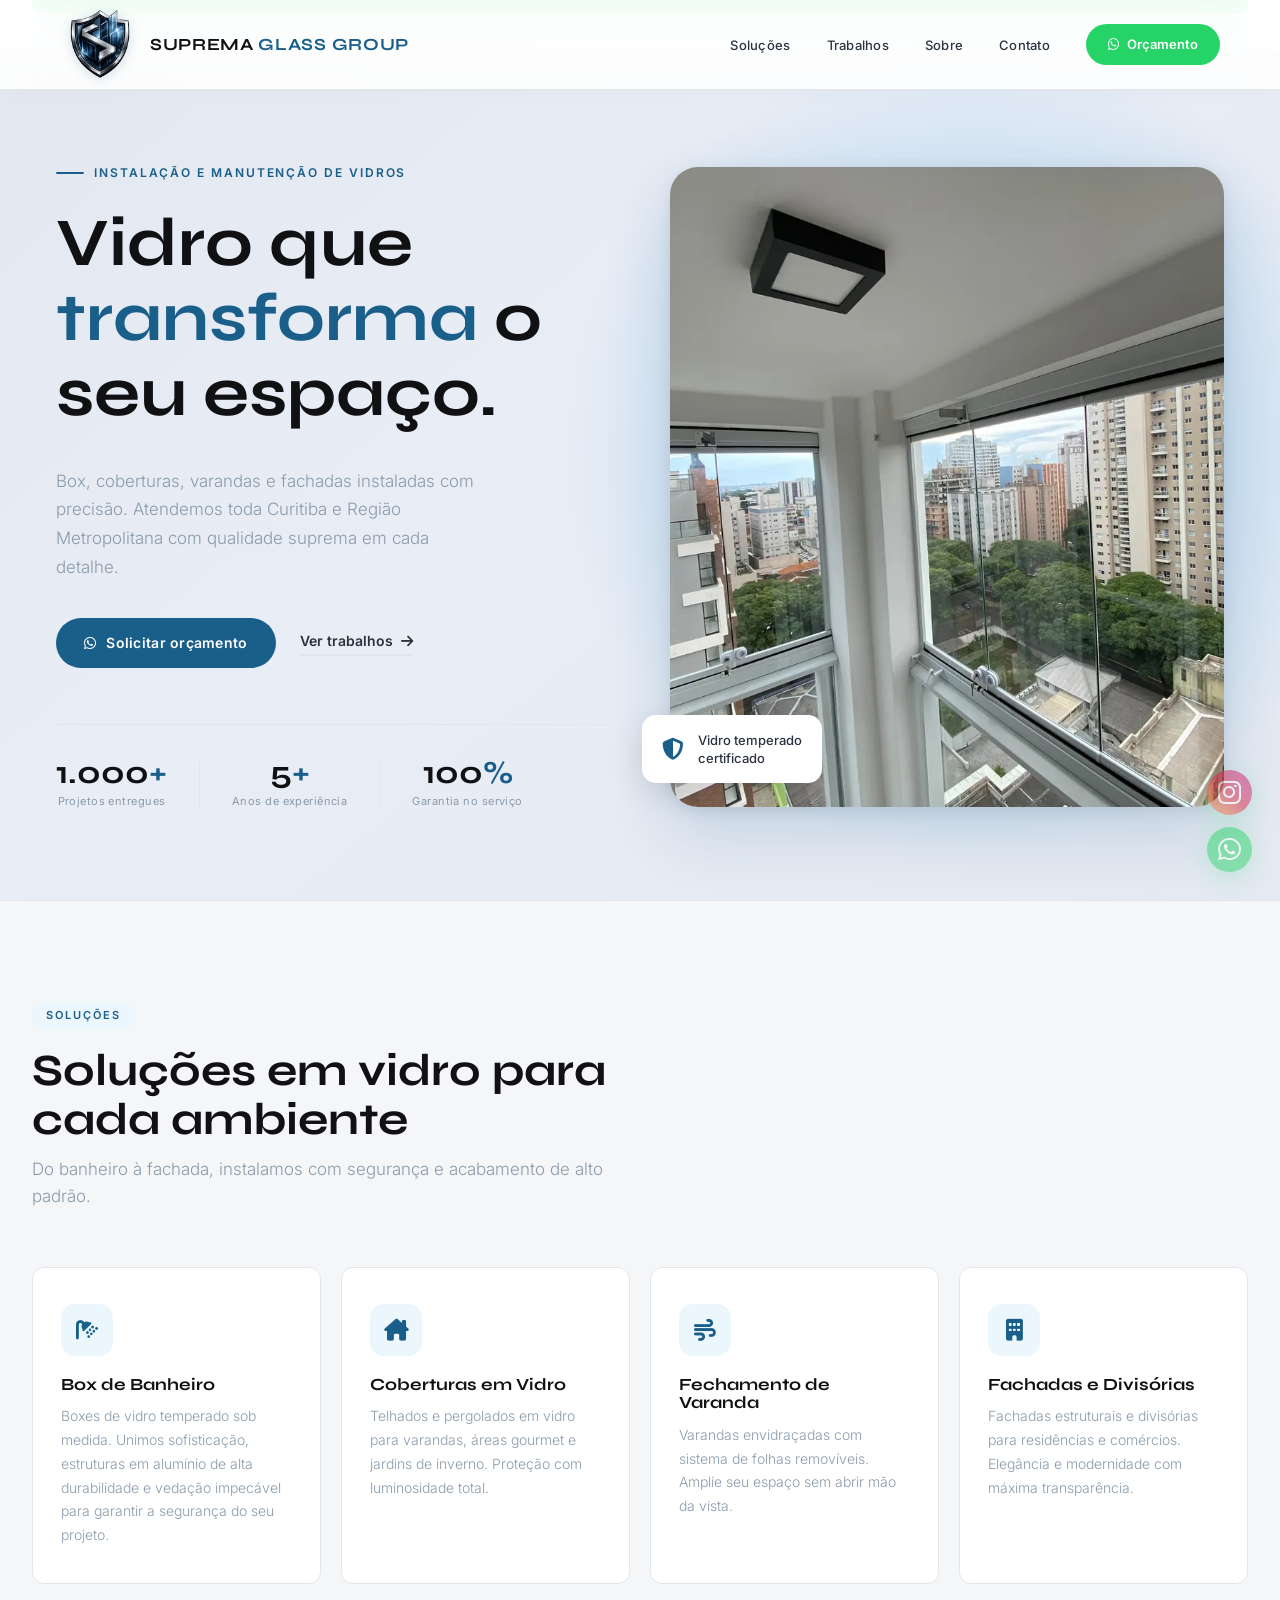
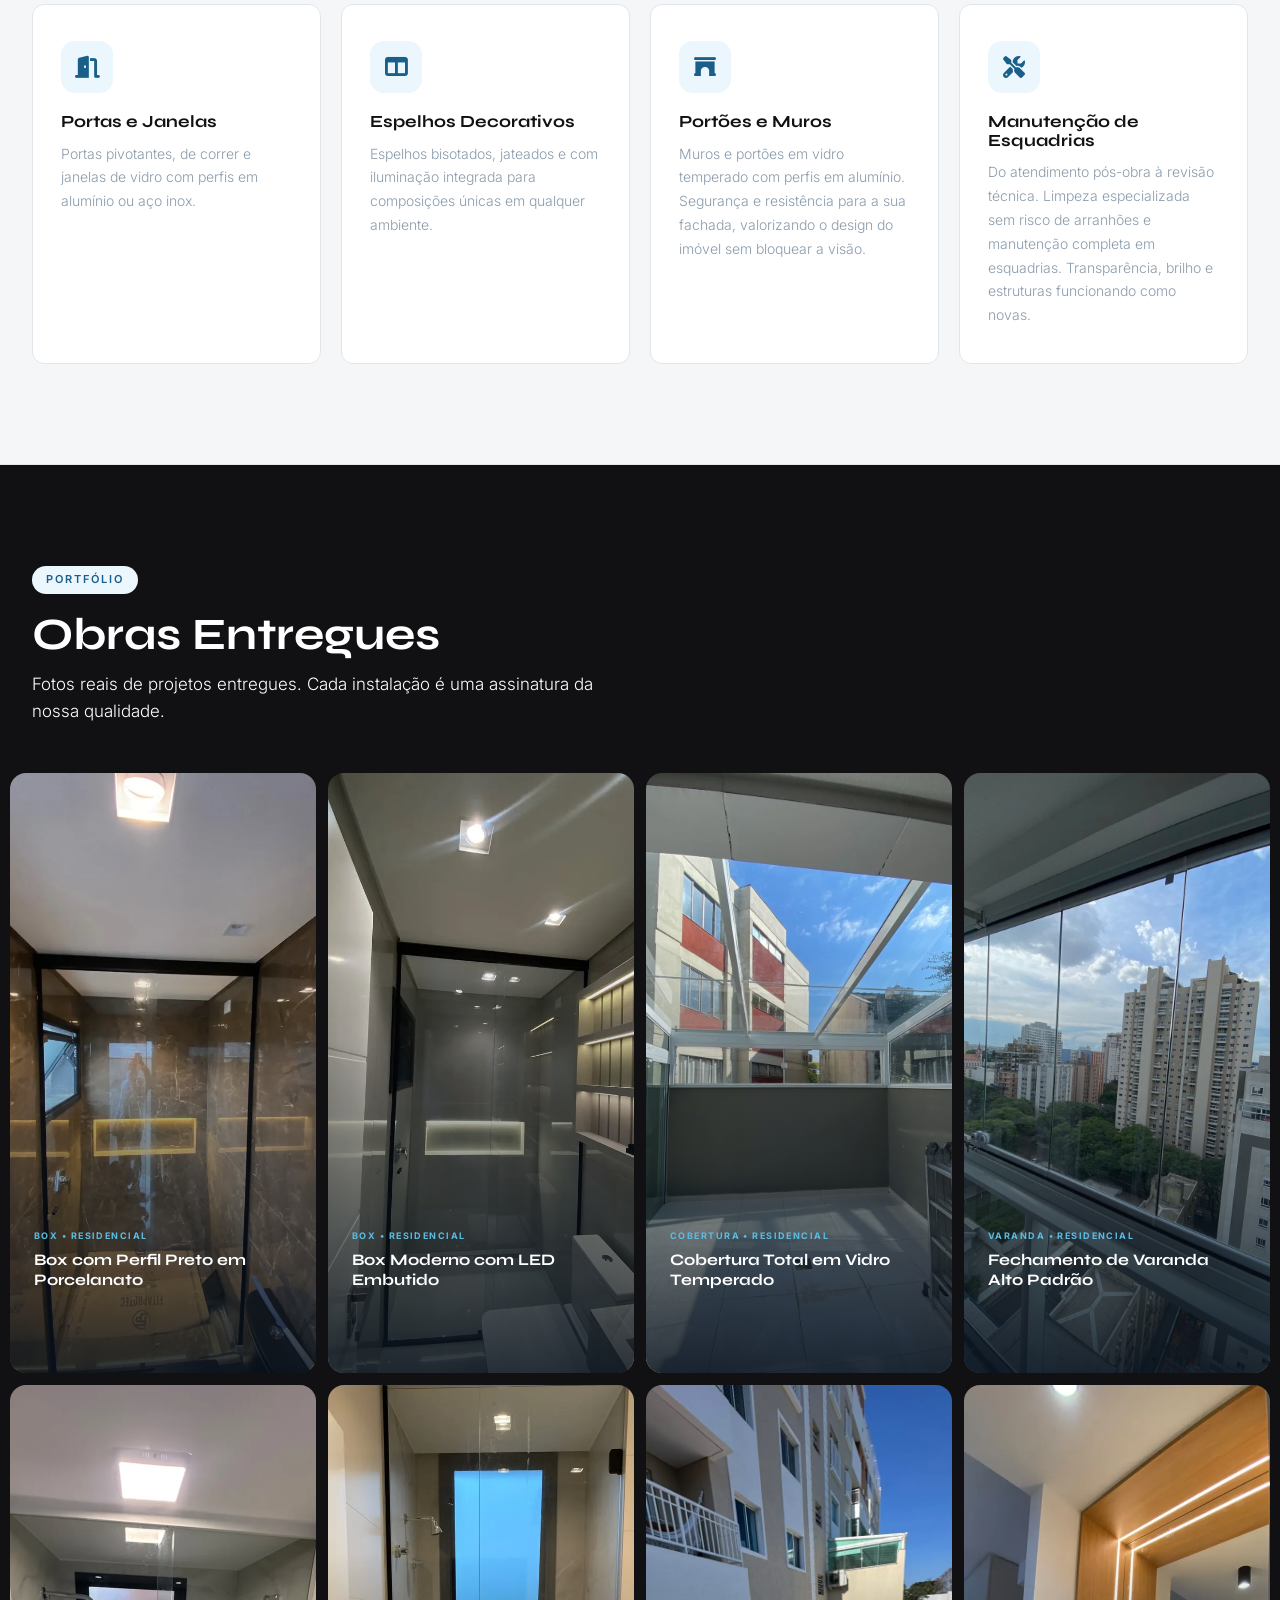
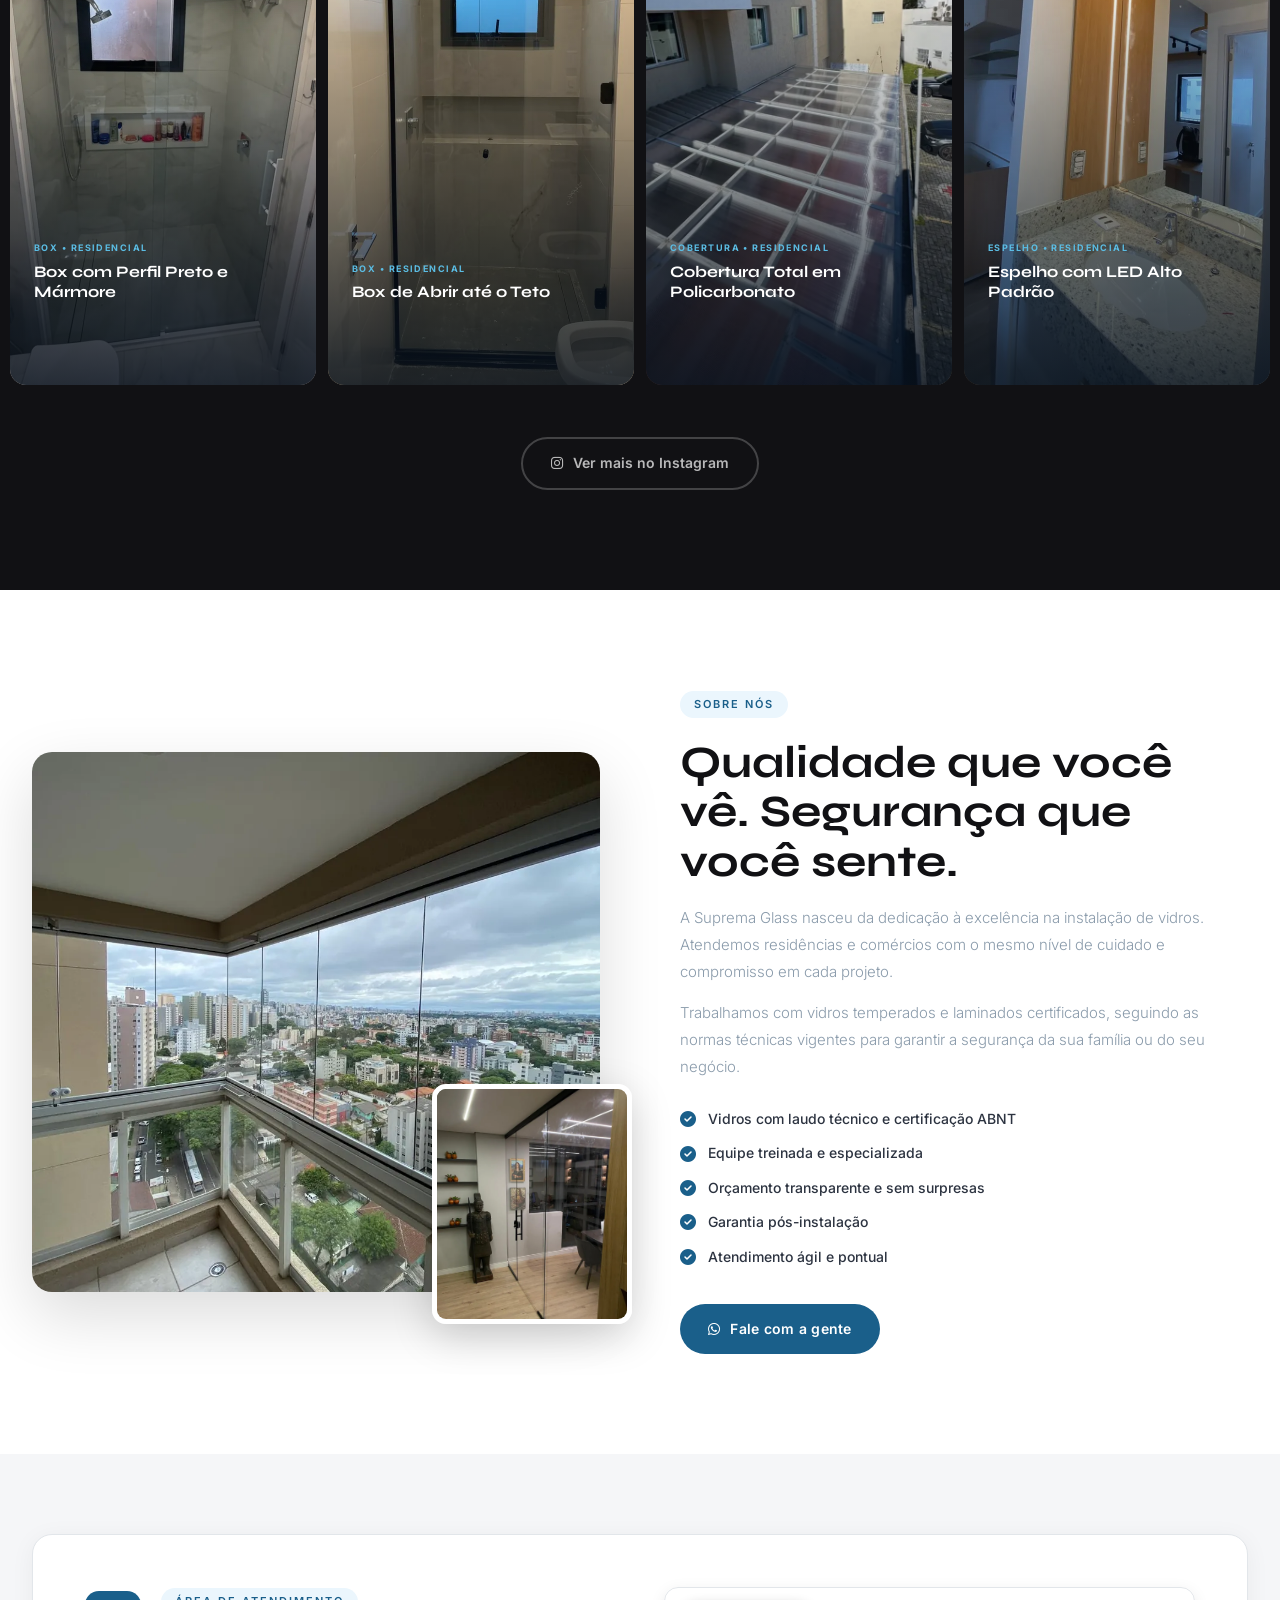
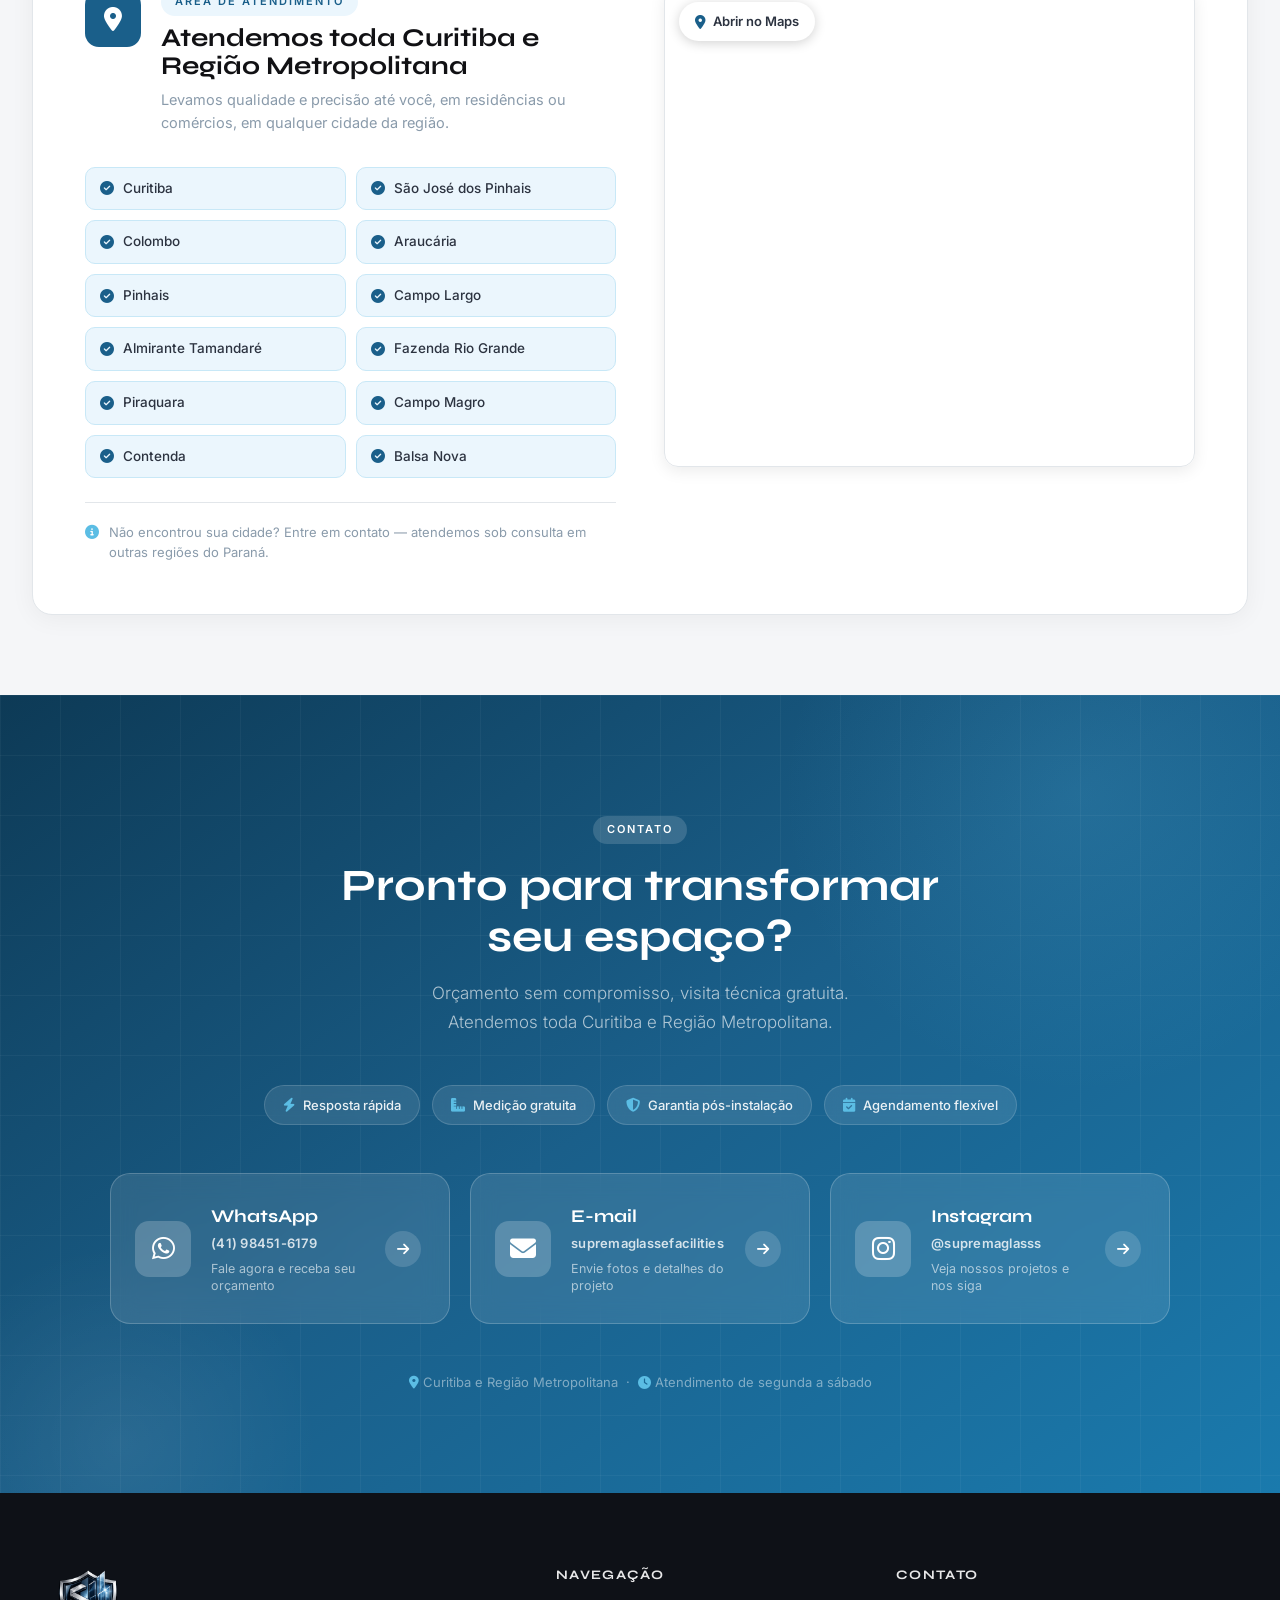
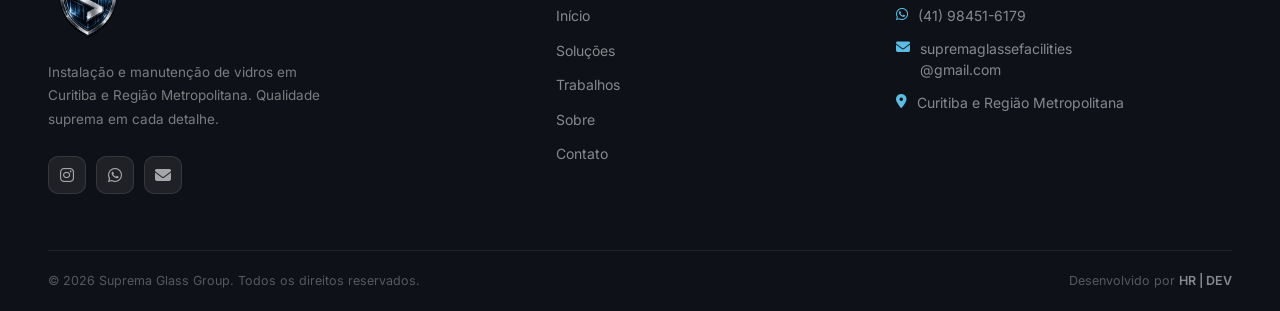
==== index.html @ 08391217 "ajuste no nav e na logo" ====
<!DOCTYPE html>
<html lang="pt-BR">

<head>
    <meta charset="UTF-8">
    <meta name="viewport" content="width=device-width, initial-scale=1.0">
    <title>Suprema Glass Group — Instalação de Vidros</title>
    <link rel="preconnect" href="https://fonts.googleapis.com">
    <link
        href="https://fonts.googleapis.com/css2?family=Syne:wght@400;600;700;800&family=Inter:wght@300;400;500;600&display=swap"
        rel="stylesheet">
    <link rel="stylesheet" href="https://cdnjs.cloudflare.com/ajax/libs/font-awesome/6.5.2/css/all.min.css">
        <link rel="preload" as="image" href="assets/img/services/webp/sacada(hero).webp" type="image/webp" fetchpriority="high">
    <link rel="stylesheet" href="assets/style/style.css">
    <link rel="shortcut icon" href="assets/img/logo/new-logo.png" type="image/x-icon">
</head>

<body>

    <!-- NAV -->
    <nav id="nav">
        <a href="#inicio" class="nav-logo">
            <img src="assets/img/logo/new-logo.png" alt="Suprema Glass">
            <span class="nav-brand-text">SUPREMA<em> GLASS GROUP</em></span>
        </a>
        <ul class="nav-links">
            <li><a href="#servicos">Soluções</a></li>
            <li><a href="#trabalhos">Trabalhos</a></li>
            <li><a href="#sobre">Sobre</a></li>
            <li><a href="#contato">Contato</a></li>
        </ul>
        <a href="https://wa.me/5541984516179?text=Ol%C3%A1!%20Encontrei%20seu%20site%20e%20gostaria%20de%20tirar%20algumas%20d%C3%BAvidas%20sobre%20os%20servi%C3%A7os%20da%20Suprema%20Glass%20%26%20Facilities"
            class="nav-btn" target="_blank">
            <i class="fa-brands fa-whatsapp"></i> Orçamento
        </a>
        <button class="nav-hamburger" id="hamburger" aria-label="Menu">
            <span></span><span></span><span></span>
        </button>
    </nav>

    <!-- MOBILE MENU -->
    <div class="mobile-menu" id="mobileMenu">
        <ul>
            <li><a href="#servicos" class="mm-link">Soluções</a></li>
            <li><a href="#trabalhos" class="mm-link">Trabalhos</a></li>
            <li><a href="#sobre" class="mm-link">Sobre</a></li>
            <li><a href="#contato" class="mm-link">Contato</a></li>
        </ul>
        <a href="https://wa.me/5541984516179?text=Ol%C3%A1!%20Encontrei%20seu%20site%20e%20gostaria%20de%20tirar%20algumas%20d%C3%BAvidas%20sobre%20os%20servi%C3%A7os%20da%20Suprema%20Glass%20%26%20Facilities"
            class="mm-cta" target="_blank">
            <i class="fa-brands fa-whatsapp"></i> Solicitar orçamento
        </a>
    </div>

    <!-- HERO -->
    <div class="hero-bg-wrap">
        <div class="hero-card">
            <div class="hero-blob" id="heroBlob"></div>
            <section class="hero" id="inicio">
        <div class="hero-left">
            <div class="hero-tag">Instalação e manutenção de vidros</div>
            <h1>Vidro que <span>transforma</span> o seu espaço.</h1>
            <p>
            <p>Box, coberturas, varandas e fachadas instaladas com precisão. Atendemos toda Curitiba e Região Metropolitana com qualidade suprema em cada detalhe.</p>
            </p>
            <div class="hero-actions">
                <a href="https://wa.me/5541984516179?text=Ol%C3%A1!%20Encontrei%20seu%20site%20e%20gostaria%20de%20tirar%20algumas%20d%C3%BAvidas%20sobre%20os%20servi%C3%A7os%20da%20Suprema%20Glass%20%26%20Facilities"
                    class="btn-primary" target="_blank">
                    <i class="fa-brands fa-whatsapp"></i> Solicitar orçamento
                </a>
                <a href="#trabalhos" class="btn-link">Ver trabalhos <i class="fa-solid fa-arrow-right"></i></a>
            </div>
            <div class="hero-stats">
                <div class="hero-stat">
                    <strong>1.000<span>+</span></strong>
                    <small>Projetos entregues</small>
                </div>
                <div class="hero-divider"></div>
                <div class="hero-stat">
                    <strong>5<span>+</span></strong>
                    <small>Anos de experiência</small>
                </div>
                <div class="hero-divider"></div>
                <div class="hero-stat">
                    <strong>100<span>%</span></strong>
                    <small>Garantia no serviço</small>
                </div>
            </div>
        </div>
        <div class="hero-right">
            <div class="hero-img-wrap">
                <img src="assets/img/services/webp/sacada(hero).webp"
                    alt="Box de vidro instalado pela Suprema Glass em Curitiba"
                    class="hero-img"
                    fetchpriority="high"
                    decoding="async">
                <div class="hero-img-badge">
                    <i class="fa-solid fa-shield-halved"></i>
                    <span>Vidro temperado<br>certificado</span>
                </div>
            </div>
        </div>
            </section>
        </div><!-- /hero-card -->
    </div><!-- /hero-bg-wrap -->

    <!-- SERVIÇOS -->
    <section class="servicos" id="servicos">
        <div class="container">
            <div class="section-header">
                <div class="section-tag">Soluções</div>
                <h2>Soluções em vidro para cada ambiente</h2>
                <p>Do banheiro à fachada, instalamos com segurança e acabamento de alto padrão.</p>
            </div>
            <div class="servicos-grid">
                <div class="servico-card reveal">
                    <div class="servico-icon"><i class="fa-solid fa-shower"></i></div>
                    <h3>Box de Banheiro</h3>
                    <p>Boxes de vidro temperado sob medida. Unimos sofisticação, estruturas em alumínio de alta durabilidade e vedação impecável para garantir a segurança do seu projeto.</p>
                </div>
                <div class="servico-card reveal">
                    <div class="servico-icon"><i class="fa-solid fa-house-chimney"></i></div>
                    <h3>Coberturas em Vidro</h3>
                    <p>Telhados e pergolados em vidro para varandas, áreas gourmet e jardins de inverno. Proteção com
                        luminosidade total.</p>
                </div>
                <div class="servico-card reveal">
                    <div class="servico-icon"><i class="fa-solid fa-wind"></i></div>
                    <h3>Fechamento de Varanda</h3>
                    <p>Varandas envidraçadas com sistema de folhas removíveis. Amplie seu espaço sem abrir mão da vista.
                    </p>
                </div>
                <div class="servico-card reveal">
                    <div class="servico-icon"><i class="fa-solid fa-building"></i></div>
                    <h3>Fachadas e Divisórias</h3>
                    <p>Fachadas estruturais e divisórias para residências e comércios. Elegância e modernidade com
                        máxima transparência.</p>
                </div>
                <div class="servico-card reveal">
                    <div class="servico-icon"><i class="fa-solid fa-door-open"></i></div>
                    <h3>Portas e Janelas</h3>
                    <p>Portas pivotantes, de correr e janelas de vidro com perfis em alumínio ou aço inox.</p>
                </div>
                <div class="servico-card reveal">
                    <div class="servico-icon"><i class="fa-solid fa-table-columns"></i></div>
                    <h3>Espelhos Decorativos</h3>
                    <p>Espelhos bisotados, jateados e com iluminação integrada para composições únicas em qualquer
                        ambiente.</p>
                </div>
                <div class="servico-card reveal">
                    <div class="servico-icon"><i class="fa-solid fa-archway"></i></div>
                    <h3>Portões e Muros</h3>
                    <p>Muros e portões em vidro temperado com perfis em alumínio. Segurança e resistência para a sua fachada, valorizando o design do imóvel sem bloquear a visão.</p>
                </div>
                <div class="servico-card reveal">
                    <div class="servico-icon"><i class="fa-solid fa-screwdriver-wrench"></i></div>
                    <h3>Manutenção de Esquadrias</h3>
                    <p>Do atendimento pós-obra à revisão técnica. Limpeza especializada sem risco de arranhões e manutenção completa em esquadrias. Transparência, brilho e estruturas funcionando como novas.</p>
                </div>
            </div>
        </div>
    </section>

    <!-- TRABALHOS -->
    <section class="trabalhos" id="trabalhos">
        <div class="container">
            <div class="section-header light">
                <div class="section-tag">Portfólio</div>
                <h2>Obras Entregues</h2>
                <p>Fotos reais de projetos entregues. Cada instalação é uma assinatura da nossa qualidade.</p>
            </div>
        </div>
        <div class="gallery">
            <div class="gallery-item portrait reveal"
                data-img="assets/img/services/webp/box.webp"
                data-tag="Box • Residencial"
                data-title="Box com Perfil Preto em Porcelanato"
                data-desc="Instalação de box de banheiro com perfil em alumínio na cor preta fosca, combinando com revestimento em porcelanato escuro de alto brilho. O vidro temperado de 8mm garante segurança e transparência, enquanto os perfis slim criam uma estética contemporânea e sofisticada."
                data-details="Vidro temperado 8mm • Perfil preto fosca • Porcelanato importado">
                <img src="assets/img/services/webp/box.webp" alt="Box de banheiro com perfil preto e mármore">
                <div class="gallery-overlay">
                    <div class="gallery-overlay-base">
                        <span class="gallery-tag">Box • Residencial</span>
                        <h4>Box com Perfil Preto em Porcelanato</h4>
                    </div>
                    <div class="gallery-hover-panel">
                        <p>Perfil preto fosca com vidro temperado 8mm sobre porcelanato importado.</p>
                        <span class="gallery-hover-btn">Ver projeto <i class="fa-solid fa-arrow-right"></i></span>
                    </div>
                </div>
            </div>
            <div class="gallery-item portrait reveal"
                data-img="assets/img/services/webp/box3.webp"
                data-tag="Box • Residencial"
                data-title="Box Moderno com LED Embutido"
                data-desc="Projeto de box com iluminação LED embutida no perfil superior, criando um efeito luminoso que valoriza o ambiente. O vidro temperado translúcido permite a passagem difusa da luz, gerando uma atmosfera relaxante e moderna."
                data-details="Vidro temperado 10mm • LED embutido • Acabamento escovado">
                <img src="assets/img/services/webp/box3.webp" alt="Box moderno cinza com iluminação LED">
                <div class="gallery-overlay">
                    <div class="gallery-overlay-base">
                        <span class="gallery-tag">Box • Residencial</span>
                        <h4>Box Moderno com LED Embutido</h4>
                    </div>
                    <div class="gallery-hover-panel">
                        <p>Iluminação LED no perfil superior com vidro translúcido para atmosfera relaxante.</p>
                        <span class="gallery-hover-btn">Ver projeto <i class="fa-solid fa-arrow-right"></i></span>
                    </div>
                </div>
            </div>
            <div class="gallery-item landscape reveal"
                data-img="assets/img/services/webp/cobertura.webp"
                data-tag="Cobertura • Residencial"
                data-title="Cobertura Total em Vidro Temperado"
                data-desc="Cobertura em vidro temperado instalada sobre área externa, proporcionando proteção total contra chuva sem bloquear a luminosidade natural. A estrutura em alumínio anodizado garante durabilidade e resistência, ideal para áreas de lazer e gourmet."
                data-details="Vidro temperado laminado • Estrutura em alumínio • Calha oculta">
                <img src="assets/img/services/webp/cobertura.webp" alt="Cobertura em vidro com estrutura em alumínio">
                <div class="gallery-overlay">
                    <div class="gallery-overlay-base">
                        <span class="gallery-tag">Cobertura • Residencial</span>
                        <h4>Cobertura Total em Vidro Temperado</h4>
                    </div>
                    <div class="gallery-hover-panel">
                        <p>Proteção total contra chuva sem bloquear luminosidade — estrutura em alumínio anodizado.</p>
                        <span class="gallery-hover-btn">Ver projeto <i class="fa-solid fa-arrow-right"></i></span>
                    </div>
                </div>
            </div>
            <div class="gallery-item landscape reveal"
                data-img="assets/img/services/webp/varanda.webp"
                data-tag="Varanda • Residencial"
                data-title="Fechamento de Varanda Alto Padrão"
                data-desc="Fechamento de varanda com vidro temperado de 10mm em sistema de correr, permitindo abertura total ou fechamento completo conforme o clima. O projeto valoriza a vista e integra o ambiente interno ao externo com elegância e funcionalidade."
                data-details="Vidro temperado 10mm • Sistema de correr • Trilho embutido no piso">
                <img src="assets/img/services/webp/varanda.webp" alt="Fechamento de varanda com visão da cidade">
                <div class="gallery-overlay">
                    <div class="gallery-overlay-base">
                        <span class="gallery-tag">Varanda • Residencial</span>
                        <h4>Fechamento de Varanda Alto Padrão</h4>
                    </div>
                    <div class="gallery-hover-panel">
                        <p>Sistema de correr com vidro 10mm — abre totalmente ou fecha conforme o clima.</p>
                        <span class="gallery-hover-btn">Ver projeto <i class="fa-solid fa-arrow-right"></i></span>
                    </div>
                </div>
            </div>
            <div class="gallery-item portrait reveal"
                data-img="assets/img/services/webp/box2.webp"
                data-tag="Box • Residencial"
                data-title="Box com Perfil Preto e Mármore"
                data-desc="Combinação sofisticada de box com perfis em alumínio preto e revestimento em mármore natural. O contraste entre o metal escuro e as veias do mármore resulta em um banheiro de alto padrão com personalidade única e requintada."
                data-details="Vidro temperado 8mm • Perfil preto • Revestimento em mármore">
                <img src="assets/img/services/webp/box2.webp" alt="Box de banheiro com perfil preto e mármore">
                <div class="gallery-overlay">
                    <div class="gallery-overlay-base">
                        <span class="gallery-tag">Box • Residencial</span>
                        <h4>Box com Perfil Preto e Mármore</h4>
                    </div>
                    <div class="gallery-hover-panel">
                        <p>Contraste entre alumínio preto e veias do mármore natural — resultado de alto padrão.</p>
                        <span class="gallery-hover-btn">Ver projeto <i class="fa-solid fa-arrow-right"></i></span>
                    </div>
                </div>
            </div>
            <div class="gallery-item portrait reveal"
                data-img="assets/img/services/webp/box4.webp"
                data-tag="Box • Residencial"
                data-title="Box de Abrir até o Teto"
                data-desc="Box com abertura total do piso ao teto, maximizando o aproveitamento do espaço e criando uma sensação de amplitude. O sistema de abertura articulada permite ventilação eficiente e facilita a limpeza, com acabamento em perfil slim discreto."
                data-details="Vidro temperado 8mm • Piso ao teto • Sistema articulado">
                <img src="assets/img/services/webp/box4.webp" alt="Box moderno cinza com iluminação LED">
                <div class="gallery-overlay">
                    <div class="gallery-overlay-base">
                        <span class="gallery-tag">Box • Residencial</span>
                        <h4>Box de Abrir até o Teto</h4>
                    </div>
                    <div class="gallery-hover-panel">
                        <p>Piso ao teto com sistema articulado — máxima ventilação e sensação de amplitude.</p>
                        <span class="gallery-hover-btn">Ver projeto <i class="fa-solid fa-arrow-right"></i></span>
                    </div>
                </div>
            </div>
            <div class="gallery-item landscape reveal"
                data-img="assets/img/services/webp/cobertura2.webp"
                data-tag="Cobertura • Residencial"
                data-title="Cobertura Total em Policarbonato"
                data-desc="Cobertura em policarbonato alveolar com estrutura metálica, oferecendo excelente proteção UV e isolamento térmico. Ideal para garagens, áreas de serviço e corredores externos, com custo-benefício superior e instalação rápida."
                data-details="Policarbonato alveolar 10mm • Estrutura metálica • Proteção UV total">
                <img src="assets/img/services/webp/cobertura2.webp" alt="Cobertura em vidro com estrutura em alumínio">
                <div class="gallery-overlay">
                    <div class="gallery-overlay-base">
                        <span class="gallery-tag">Cobertura • Residencial</span>
                        <h4>Cobertura Total em Policarbonato</h4>
                    </div>
                    <div class="gallery-hover-panel">
                        <p>Proteção UV total com policarbonato alveolar 10mm e estrutura metálica resistente.</p>
                        <span class="gallery-hover-btn">Ver projeto <i class="fa-solid fa-arrow-right"></i></span>
                    </div>
                </div>
            </div>
            <div class="gallery-item landscape reveal"
                data-img="assets/img/services/webp/espelho.webp"
                data-tag="Espelho • Residencial"
                data-title="Espelho com LED Alto Padrão"
                data-desc="Espelho de alto padrão com iluminação LED embutida nas bordas, criando um efeito de luz suave e uniforme ideal para maquiagem e ambientes de luxo. O acabamento com moldura invisível integra o espelho perfeitamente à parede."
                data-details="Espelho bisotê • LED frio 6500K • Moldura invisível embutida">
                <img src="assets/img/services/webp/espelho.webp" alt="Fechamento de varanda com visão da cidade">
                <div class="gallery-overlay">
                    <div class="gallery-overlay-base">
                        <span class="gallery-tag">Espelho • Residencial</span>
                        <h4>Espelho com LED Alto Padrão</h4>
                    </div>
                    <div class="gallery-hover-panel">
                        <p>LED frio 6500K embutido nas bordas com moldura invisível integrada à parede.</p>
                        <span class="gallery-hover-btn">Ver projeto <i class="fa-solid fa-arrow-right"></i></span>
                    </div>
                </div>
            </div>
        </div>
        <div class="gallery-cta">
            <a href="https://www.instagram.com/supremaglasss/" target="_blank" class="btn-outline">
                <i class="fa-brands fa-instagram"></i> Ver mais no Instagram
            </a>
        </div>
    </section>

    <!-- SOBRE -->
    <section class="sobre" id="sobre">
        <div class="container sobre-grid">
            <div class="sobre-img-col reveal">
                <div class="sobre-img-stack">
                    <img src="assets/img/services/webp/sacada(sobre).webp" alt="Trabalho Suprema Glass" class="sobre-img-main">
                    <img src="assets/img/services/webp/Porta(sobre).webp" alt="Box instalado" class="sobre-img-secondary">
                </div>
            </div>
            <div class="sobre-content reveal">
                <div class="section-tag">Sobre nós</div>
                <h2>Qualidade que você vê. Segurança que você sente.</h2>
                <p>A Suprema Glass nasceu da dedicação à excelência na instalação de vidros. Atendemos residências e
                    comércios com o mesmo nível de cuidado e compromisso em cada projeto.</p>
                <p>Trabalhamos com vidros temperados e laminados certificados, seguindo as normas técnicas
                    vigentes para garantir a segurança da sua família ou do seu negócio.</p>
                <ul class="sobre-list">
                    <li><i class="fa-solid fa-circle-check"></i> Vidros com laudo técnico e certificação ABNT</li>
                    <li><i class="fa-solid fa-circle-check"></i> Equipe treinada e especializada</li>
                    <li><i class="fa-solid fa-circle-check"></i> Orçamento transparente e sem surpresas</li>
                    <li><i class="fa-solid fa-circle-check"></i> Garantia pós-instalação</li>
                    <li><i class="fa-solid fa-circle-check"></i> Atendimento ágil e pontual</li>
                </ul>
                <a href="https://wa.me/5541984516179?text=Ol%C3%A1!%20Encontrei%20seu%20site%20e%20gostaria%20de%20tirar%20algumas%20d%C3%BAvidas%20sobre%20os%20servi%C3%A7os%20da%20Suprema%20Glass%20%26%20Facilities"
                    class="btn-primary" target="_blank">
                    <i class="fa-brands fa-whatsapp"></i> Fale com a gente
                </a>
            </div>
        </div>
    </section>

    <!-- COBERTURA DE ATENDIMENTO -->
    <section class="cobertura" id="cobertura">
        <div class="container">
            <div class="cobertura-inner reveal">
                <div class="cobertura-layout">

                    <!-- Coluna esquerda: texto + cidades -->
                    <div class="cobertura-left">
                        <div class="cobertura-header">
                            <div class="cobertura-icon"><i class="fa-solid fa-location-dot"></i></div>
                            <div>
                                <div class="section-tag">Área de atendimento</div>
                                <h2>Atendemos toda Curitiba e Região Metropolitana</h2>
                                <p>Levamos qualidade e precisão até você, em residências ou comércios, em qualquer cidade da região.</p>
                            </div>
                        </div>
                        <div class="cobertura-grid">
                            <div class="cobertura-cidade"><i class="fa-solid fa-circle-check"></i> Curitiba</div>
                            <div class="cobertura-cidade"><i class="fa-solid fa-circle-check"></i> São José dos Pinhais</div>
                            <div class="cobertura-cidade"><i class="fa-solid fa-circle-check"></i> Colombo</div>
                            <div class="cobertura-cidade"><i class="fa-solid fa-circle-check"></i> Araucária</div>
                            <div class="cobertura-cidade"><i class="fa-solid fa-circle-check"></i> Pinhais</div>
                            <div class="cobertura-cidade"><i class="fa-solid fa-circle-check"></i> Campo Largo</div>
                            <div class="cobertura-cidade"><i class="fa-solid fa-circle-check"></i> Almirante Tamandaré</div>
                            <div class="cobertura-cidade"><i class="fa-solid fa-circle-check"></i> Fazenda Rio Grande</div>
                            <div class="cobertura-cidade"><i class="fa-solid fa-circle-check"></i> Piraquara</div>
                            <div class="cobertura-cidade"><i class="fa-solid fa-circle-check"></i> Campo Magro</div>
                            <div class="cobertura-cidade"><i class="fa-solid fa-circle-check"></i> Contenda</div>
                            <div class="cobertura-cidade"><i class="fa-solid fa-circle-check"></i> Balsa Nova</div>
                        </div>
                        <p class="cobertura-obs"><i class="fa-solid fa-circle-info"></i> Não encontrou sua cidade? Entre em contato — atendemos sob consulta em outras regiões do Paraná.</p>
                    </div>

                    <!-- Coluna direita: mapa -->
                    <div class="cobertura-map">
                        <div class="cobertura-map-overlay" id="mapOverlay">
                            <a href="https://www.google.com/maps/search/Curitiba+e+Região+Metropolitana/@-25.4284,-49.2731,10z" target="_blank" class="cobertura-map-btn">
                                <i class="fa-solid fa-location-dot"></i> Abrir no Maps
                            </a>
                        </div>
                        <iframe
                            src="https://www.google.com/maps/embed?pb=!1m14!1m12!1m3!1d220975!2d-49.2731!3d-25.4284!2m3!1f0!2f0!3f0!3m2!1i1024!2i768!4f13.1!5e0!3m2!1spt-BR!2sbr!4v1690000000000!5m2!1spt-BR!2sbr"
                            width="100%"
                            height="100%"
                            style="border:0; border-radius: 14px;"
                            allowfullscreen=""
                            loading="lazy"
                            referrerpolicy="no-referrer-when-downgrade"
                            title="Região Metropolitana de Curitiba">
                        </iframe>
                    </div>

                </div>
            </div>
        </div>
    </section>

    <!-- CTA / CONTATO -->
    <section class="contato" id="contato">
        <!-- Elementos decorativos de fundo -->
        <div class="contato-bg-circle contato-bg-circle--1"></div>
        <div class="contato-bg-circle contato-bg-circle--2"></div>
        <div class="contato-bg-grid"></div>

        <div class="container contato-wrap">

            <!-- Cabeçalho centralizado -->
            <div class="contato-header reveal">
                <div class="section-tag light">Contato</div>
                <h2>Pronto para transformar<br>seu espaço?</h2>
                <p>Orçamento sem compromisso, visita técnica gratuita.<br>Atendemos toda Curitiba e Região Metropolitana.</p>
            </div>

            <!-- Cards de diferenciais -->
            <div class="contato-diferenciais reveal">
                <div class="contato-dif">
                    <i class="fa-solid fa-bolt"></i>
                    <span>Resposta rápida</span>
                </div>
                <div class="contato-dif">
                    <i class="fa-solid fa-ruler-combined"></i>
                    <span>Medição gratuita</span>
                </div>
                <div class="contato-dif">
                    <i class="fa-solid fa-shield-halved"></i>
                    <span>Garantia pós-instalação</span>
                </div>
                <div class="contato-dif">
                    <i class="fa-solid fa-calendar-check"></i>
                    <span>Agendamento flexível</span>
                </div>
            </div>

            <!-- Cards de canais -->
            <div class="contato-cards reveal">

                <!-- WhatsApp — destaque principal -->
                <a href="https://wa.me/5541984516179?text=Ol%C3%A1!%20Encontrei%20seu%20site%20e%20gostaria%20de%20tirar%20algumas%20d%C3%BAvidas%20sobre%20os%20servi%C3%A7os%20da%20Suprema%20Glass%20%26%20Facilities"
                    class="contato-card contato-card--wa" target="_blank">
                    <div class="contato-card-icon">
                        <i class="fa-brands fa-whatsapp"></i>
                    </div>
                    <div class="contato-card-body">
                        <strong>WhatsApp</strong>
                        <span>(41) 98451-6179</span>
                        <p>Fale agora e receba seu orçamento</p>
                    </div>
                    <div class="contato-card-arrow">
                        <i class="fa-solid fa-arrow-right"></i>
                    </div>
                </a>

                <!-- E-mail -->
                <a href="mailto:supremaglassefacilities@gmail.com" class="contato-card contato-card--email">
                    <div class="contato-card-icon">
                        <i class="fa-solid fa-envelope"></i>
                    </div>
                    <div class="contato-card-body">
                        <strong>E-mail</strong>
                        <span>supremaglassefacilities</span>
                        <p>Envie fotos e detalhes do projeto</p>
                    </div>
                    <div class="contato-card-arrow">
                        <i class="fa-solid fa-arrow-right"></i>
                    </div>
                </a>

                <!-- Instagram -->
                <a href="https://www.instagram.com/supremaglasss/" class="contato-card contato-card--ig" target="_blank">
                    <div class="contato-card-icon">
                        <i class="fa-brands fa-instagram"></i>
                    </div>
                    <div class="contato-card-body">
                        <strong>Instagram</strong>
                        <span>@supremaglasss</span>
                        <p>Veja nossos projetos e nos siga</p>
                    </div>
                    <div class="contato-card-arrow">
                        <i class="fa-solid fa-arrow-right"></i>
                    </div>
                </a>

            </div>

            <!-- Nota de rodapé da seção -->
            <p class="contato-nota reveal">
                <span class="contato-nota-item"><i class="fa-solid fa-location-dot"></i> Curitiba e Região Metropolitana</span>
                <span class="contato-nota-sep">·</span>
                <span class="contato-nota-item"><i class="fa-solid fa-clock"></i> Atendimento de segunda a sábado</span>
            </p>

        </div>
    </section>

    <!-- FOOTER -->
    <footer class="footer">
        <!-- Topo do footer: logo + colunas -->
        <div class="container footer-top">

            <!-- Marca -->
            <div class="footer-brand">
                <img src="assets/img/logo/new-logo.png" alt="Suprema Glass & Facilities">
                <p class="footer-brand-desc">Instalação e manutenção de vidros em Curitiba e Região Metropolitana. Qualidade suprema em cada detalhe.</p>
                <!-- Redes sociais -->
                <div class="footer-social">
                    <a href="https://www.instagram.com/supremaglasss/" target="_blank" aria-label="Instagram">
                        <i class="fa-brands fa-instagram"></i>
                    </a>
                    <a href="https://wa.me/5541984516179" target="_blank" aria-label="WhatsApp">
                        <i class="fa-brands fa-whatsapp"></i>
                    </a>
                    <a href="mailto:supremaglassefacilities@gmail.com" aria-label="E-mail">
                        <i class="fa-solid fa-envelope"></i>
                    </a>
                </div>
            </div>

            <!-- Coluna: Navegação -->
            <div class="footer-col">
                <h4>Navegação</h4>
                <ul>
                    <li><a href="#inicio">Início</a></li>
                    <li><a href="#servicos">Soluções</a></li>
                    <li><a href="#trabalhos">Trabalhos</a></li>
                    <li><a href="#sobre">Sobre</a></li>
                    <li><a href="#contato">Contato</a></li>
                </ul>
            </div>

            <!-- Coluna: Contato -->
            <div class="footer-col">
                <h4>Contato</h4>
                <ul class="footer-contact-list">
                    <li>
                        <i class="fa-brands fa-whatsapp"></i>
                        <a href="https://wa.me/5541984516179" target="_blank">(41) 98451-6179</a>
                    </li>
                    <li>
                        <i class="fa-solid fa-envelope"></i>
                        <a href="mailto:supremaglassefacilities@gmail.com">supremaglassefacilities<br>@gmail.com</a>
                    </li>
                    <li>
                        <i class="fa-solid fa-location-dot"></i>
                        <span>Curitiba e Região Metropolitana</span>
                    </li>
                </ul>
            </div>

        </div>

        <!-- Linha divisória -->
        <div class="footer-divider"></div>

        <!-- Rodapé final -->
        <div class="container footer-bottom">
            <p>© 2026 Suprema Glass Group. Todos os direitos reservados.</p>
            <p>Desenvolvido por <a href="https://hrdev.com.br/" target="_blank">HR | DEV</a></p>
        </div>
    </footer>

    <!-- PROJECT MODAL -->
    <div class="proj-modal" id="projModal" role="dialog" aria-modal="true" aria-labelledby="modalTitle">
        <div class="proj-modal__backdrop"></div>
        <div class="proj-modal__panel">
            <button class="proj-modal__close" id="modalClose" aria-label="Fechar">
                <i class="fa-solid fa-xmark"></i>
            </button>
            <div class="proj-modal__img-wrap">
                <img src="" alt="" id="modalImg">
            </div>
            <div class="proj-modal__info">
                <span class="proj-modal__tag" id="modalTag"></span>
                <h2 class="proj-modal__title" id="modalTitle"></h2>
                <p class="proj-modal__desc" id="modalDesc"></p>
                <div class="proj-modal__details" id="modalDetails">
                    <i class="fa-solid fa-list-check"></i>
                    <span id="modalDetailsText"></span>
                </div>
                <a href="https://wa.me/5541999999999?text=Olá!%20Vi%20um%20projeto%20no%20site%20e%20gostaria%20de%20um%20orçamento."
                   target="_blank" class="btn proj-modal__btn">
                    <i class="fa-brands fa-whatsapp"></i> Solicitar orçamento
                </a>
            </div>
        </div>
    </div>

    <!-- WhatsApp FAB -->
    <a href="https://wa.me/5541984516179?text=Ol%C3%A1!%20Encontrei%20seu%20site%20e%20gostaria%20de%20tirar%20algumas%20d%C3%BAvidas%20sobre%20os%20servi%C3%A7os%20da%20Suprema%20Glass%20%26%20Facilities"
        class="wa-fab" target="_blank" aria-label="WhatsApp">
        <i class="fa-brands fa-whatsapp"></i>
    </a>
    <a href="https://wa.me/5541984516179?text=Ol%C3%A1!%20Encontrei%20seu%20site%20e%20gostaria%20de%20tirar%20algumas%20d%C3%BAvidas%20sobre%20os%20servi%C3%A7os%20da%20Suprema%20Glass%20%26%20Facilities"
        class="insta-fab" target="_blank" aria-label="Instagram">
        <i class="fa-brands fa-instagram"></i>
    </a>

    <script src="assets/js/script.js"></script>
</body>

</html>
---- assets/style/style.css ----
/* ─────────────────────────────────────────
   RESET & TOKENS
───────────────────────────────────────── */
*,
*::before,
*::after {
    box-sizing: border-box;
    margin: 0;
    padding: 0;
}

:root {
    --white: #FFFFFF;
    --bg: #F5F6F8;
    --border: #E2E6EA;
    --silver: #8A9BAB;
    --dark: #111114;
    --ink: #2C3340;
    --steel: #1A5F8A;
    --ice: #5BBDE4;
    --ice-lt: #EBF6FD;
    --green: #25D366;
    --radius: 12px;
    --nav-h: 90px;
}

html {
    scroll-behavior: smooth;
}

body {
    background: var(--white);
    color: var(--ink);
    font-family: 'Inter', sans-serif;
    font-size: 16px;
    line-height: 1.6;
    overflow-x: hidden;
}

img {
    display: block;
    max-width: 100%;
}

a {
    text-decoration: none;
}

.container {
    max-width: 1600px;
    margin: 0 auto;
    padding: 0 32px;
}

/* ─────────────────────────────────────────
   TYPOGRAPHY HELPERS
───────────────────────────────────────── */
h1,
h2,
h3 {
    font-family: 'Syne', sans-serif;
    line-height: 1.1;
    color: var(--dark);
}

h1 {
    font-size: clamp(38px, 5.5vw, 68px);
    font-weight: 700;
}

h2 {
    font-size: clamp(28px, 3.5vw, 46px);
    font-weight: 700;
}

h3 {
    font-size: 19px;
    font-weight: 700;
}

.section-tag {
    display: inline-block;
    font-size: 11px;
    font-weight: 600;
    letter-spacing: 0.18em;
    text-transform: uppercase;
    color: var(--steel);
    background: var(--ice-lt);
    padding: 5px 14px;
    border-radius: 100px;
    margin-bottom: 16px;
}

.section-tag.light {
    background: rgba(255, 255, 255, 0.15);
    color: #fff;
}

.section-header {
    max-width: 600px;
    margin-bottom: 56px;
}

.section-header.light h2,
.section-header.light p {
    color: #fff;
}

.section-header h2 {
    margin-bottom: 12px;
}

.section-header p {
    font-size: 17px;
    font-weight: 300;
    color: var(--silver);
}

/* ─────────────────────────────────────────
   BUTTONS
───────────────────────────────────────── */
.btn-primary {
    display: inline-flex;
    align-items: center;
    gap: 10px;
    background: var(--steel);
    color: #fff;
    padding: 14px 28px;
    border-radius: 100px;
    font-size: 14px;
    font-weight: 600;
    letter-spacing: 0.02em;
    transition: background .2s, transform .15s, box-shadow .2s;
}

.btn-primary:hover {
    background: var(--ice);
    color: var(--dark);
    transform: translateY(-2px);
    box-shadow: 0 8px 24px rgba(91, 189, 228, .3);
}

.btn-link {
    display: inline-flex;
    align-items: center;
    gap: 8px;
    color: var(--ink);
    font-size: 14px;
    font-weight: 600;
    border-bottom: 2px solid var(--border);
    padding-bottom: 2px;
    transition: color .2s, border-color .2s;
}

.btn-link:hover {
    color: var(--steel);
    border-color: var(--steel);
}

.btn-outline {
    display: inline-flex;
    align-items: center;
    gap: 10px;
    border: 2px solid var(--dark);
    color: var(--dark);
    padding: 13px 28px;
    border-radius: 100px;
    font-size: 14px;
    font-weight: 600;
    transition: background .2s, color .2s, border-color .2s;
    opacity: .7;
}

.btn-outline:hover {
    background: var(--dark);
    color: #fff;
    opacity: 1;
}

/* ─────────────────────────────────────────
   NAV
───────────────────────────────────────── */
#nav {
    position: fixed;
    top: 0;
    left: 0;
    right: 0;
    z-index: 200;
    height: var(--nav-h);
    display: flex;
    align-items: center;
    justify-content: space-between;
    padding: 0 60px;
    background: rgba(255, 255, 255, 0.9);
    backdrop-filter: blur(20px);
    border-bottom: 1px solid var(--border);
    transition: box-shadow .3s;
}

#nav.scrolled {
    box-shadow: 0 4px 24px rgba(0, 0, 0, .08);
}

.nav-logo {
    display: flex;
    align-items: center;
    gap: 10px;
    margin-right: auto;
}

.nav-logo img {
    height: 80px;
    width: 80px;
    object-fit: contain;
    filter: drop-shadow(0 2px 6px rgba(26, 95, 138, .2));
    flex-shrink: 0;
}

.nav-brand-text {
    font-family: 'Syne', sans-serif;
    font-size: 17px;
    font-weight: 700;
    color: var(--dark);
    letter-spacing: 0.04em;
}

.nav-brand-text em {
    font-style: normal;
    color: var(--steel);
}

.nav-links {
    display: flex;
    gap: 36px;
    list-style: none;
    margin-right: 36px;
}

.nav-links a {
    font-size: 13px;
    font-weight: 500;
    color: var(--ink);
    letter-spacing: 0.02em;
    position: relative;
    padding-bottom: 2px;
    transition: color .2s;
}

.nav-links a::after {
    content: '';
    position: absolute;
    bottom: 0;
    left: 0;
    width: 0;
    height: 2px;
    background: var(--steel);
    transition: width .25s;
}

.nav-links a:hover {
    color: var(--steel);
}

.nav-links a:hover::after {
    width: 100%;
}

.nav-btn {
    display: flex;
    align-items: center;
    gap: 8px;
    background: var(--green);
    color: #fff;
    padding: 10px 22px;
    border-radius: 100px;
    font-size: 13px;
    font-weight: 600;
    transition: background .2s, transform .15s;
}

.nav-btn:hover {
    background: #1ebe5d;
    transform: translateY(-1px);
}

.nav-hamburger {
    display: none;
    flex-direction: column;
    gap: 5px;
    background: none;
    border: none;
    cursor: pointer;
    padding: 4px;
    flex-shrink: 0;
}

.nav-hamburger span {
    display: block;
    width: 24px;
    height: 2px;
    background: var(--dark);
    border-radius: 2px;
    transition: .3s;
}

.nav-hamburger.active span:nth-child(1) {
    transform: rotate(45deg) translate(5px, 5px);
}

.nav-hamburger.active span:nth-child(2) {
    opacity: 0;
}

.nav-hamburger.active span:nth-child(3) {
    transform: rotate(-45deg) translate(5px, -5px);
}

/* ─────────────────────────────────────────
   MOBILE MENU
───────────────────────────────────────── */
.mobile-menu {
    position: fixed;
    top: var(--nav-h);
    left: 0;
    right: 0;
    z-index: 190;
    background: var(--white);
    border-bottom: 1px solid var(--border);
    padding: 28px 32px 36px;
    display: flex;
    flex-direction: column;
    gap: 28px;
    transform: translateY(-110%);
    transition: transform .35s cubic-bezier(.4, 0, .2, 1);
    box-shadow: 0 16px 40px rgba(0, 0, 0, .1);
}

.mobile-menu.open {
    transform: translateY(0);
}

.mobile-menu ul {
    list-style: none;
    display: flex;
    flex-direction: column;
    gap: 8px;
}

.mobile-menu ul a {
    font-family: 'Syne', sans-serif;
    font-size: 22px;
    font-weight: 700;
    color: var(--dark);
    display: block;
    padding: 8px 0;
    border-bottom: 1px solid var(--border);
}

.mm-cta {
    display: flex;
    align-items: center;
    gap: 10px;
    justify-content: center;
    background: var(--green);
    color: #fff;
    padding: 16px;
    border-radius: var(--radius);
    font-size: 16px;
    font-weight: 600;
}

/* ─────────────────────────────────────────
   HERO BACKGROUND WRAP
───────────────────────────────────────── */
.hero-bg-wrap,
.hero-card {
    position: relative;
    background: linear-gradient(140deg, #e2e7f0 0%, #e8edf6 45%, #e4e9f2 100%);
    overflow: hidden;
}

.hero-blob {
    position: absolute;
    width: 820px;
    height: 820px;
    border-radius: 50%;
    background: radial-gradient(circle, rgba(220, 240, 252, 0.80) 0%, rgba(180, 215, 240, 0.45) 45%, transparent 70%);
    pointer-events: none;
    top: 50%;
    right: -100px;
    transform: translateY(-50%);
    z-index: 0;
}

/* ─────────────────────────────────────────
   HERO
───────────────────────────────────────── */
.hero {
    min-height: 100vh;
    padding: calc(var(--nav-h) + 48px) 56px 64px;
    display: grid;
    grid-template-columns: 1fr 1fr;
    gap: 60px;
    align-items: center;
    max-width: 1560px;
    margin: 0 auto;
    position: relative;
    z-index: 1;
}

.hero-tag {
    font-size: 12px;
    font-weight: 600;
    letter-spacing: 0.16em;
    text-transform: uppercase;
    color: var(--steel);
    display: flex;
    align-items: center;
    gap: 10px;
    margin-bottom: 24px;
}

.hero-tag::before {
    content: '';
    display: block;
    width: 28px;
    height: 2px;
    background: var(--steel);
    border-radius: 2px;
}

.hero h1 {
    margin-bottom: 20px;
}

.hero h1 span {
    color: var(--steel);
}

.hero>.hero-left>p {
    font-size: 17px;
    font-weight: 300;
    color: var(--silver);
    max-width: 440px;
    margin-bottom: 36px;
    line-height: 1.7;
}

.hero-actions {
    display: flex;
    align-items: center;
    gap: 24px;
    margin-bottom: 56px;
    flex-wrap: wrap;
}

.hero-stats {
    display: flex;
    align-items: center;
    gap: 32px;
    padding-top: 32px;
    border-top: 1px solid var(--border);
}

.hero-stat {
    text-align: center;
}

.hero-stat strong {
    font-family: 'Syne', sans-serif;
    font-size: 32px;
    font-weight: 700;
    color: var(--dark);
    display: block;
    line-height: 1;
}

.hero-stat strong span {
    color: var(--steel);
}

.hero-stat small {
    font-size: 11px;
    color: var(--silver);
    letter-spacing: 0.04em;
    margin-top: 4px;
    display: block;
}

.hero-divider {
    width: 1px;
    height: 44px;
    background: var(--border);
}

.hero-right {
    position: relative;
}

.hero-img-wrap {
    position: relative;
    width: 100%;
}

.hero-img {
    width: 100%;
    height: 640px;
    object-fit: cover;
    object-position: center top;
    border-radius: 28px;
    box-shadow: 0 24px 64px rgba(26, 95, 138, .18), 0 4px 16px rgba(0, 0, 0, .08);
}

.hero-img-badge {
    position: absolute;
    bottom: 24px;
    left: -28px;
    background: var(--white);
    border-radius: 14px;
    padding: 16px 20px;
    display: flex;
    align-items: center;
    gap: 14px;
    box-shadow: 0 8px 32px rgba(0, 0, 0, .12);
    font-size: 13px;
    font-weight: 500;
    color: var(--ink);
    line-height: 1.4;
}

.hero-img-badge i {
    font-size: 22px;
    color: var(--steel);
    flex-shrink: 0;
}

/* ─────────────────────────────────────────
   SERVIÇOS
───────────────────────────────────────── */
.servicos {
    padding: 100px 0;
    background: var(--bg);
    border-top: 1px solid var(--border);
    border-bottom: 1px solid var(--border);
}

.servicos-grid {
    display: grid;
    grid-template-columns: repeat(4, 1fr);
    gap: 20px;
}

.servico-card {
    background: var(--white);
    border: 1px solid var(--border);
    border-radius: var(--radius);
    padding: 36px 28px;
}

.servico-card:hover {
    border-color: var(--ice);
    box-shadow: 0 12px 36px rgba(91, 189, 228, .12);
    transform: translateY(-4px);
}

.servico-icon {
    width: 52px;
    height: 52px;
    background: var(--ice-lt);
    border-radius: 14px;
    display: flex;
    align-items: center;
    justify-content: center;
    margin-bottom: 20px;
    font-size: 22px;
    color: var(--steel);
    transition: background .2s;
}

.servico-card:hover .servico-icon {
    background: var(--steel);
    color: #fff;
}

.servico-card h3 {
    margin-bottom: 10px;
    font-size: 17px;
}

.servico-card p {
    font-size: 14px;
    font-weight: 300;
    color: var(--silver);
    line-height: 1.7;
}

/* ─────────────────────────────────────────
   TRABALHOS / GALERIA
───────────────────────────────────────── */
.trabalhos {
    padding: 100px 0 60px;
    background: var(--dark);
}

.trabalhos .c.light p {
    color: rgba(255, 255, 255, .55);
}

.trabalhos .section-header {
    margin-bottom: 48px;
}

.gallery {
    display: grid;
    grid-template-columns: 1fr 1fr 1fr 1fr;
    grid-template-rows: auto auto;
    gap: 12px;
    padding: 0 10px;
    max-width: 1600px;
    margin: 0 auto 40px;
}

.gallery-item {
    position: relative;
    overflow: hidden;
    border-radius: 16px;
    cursor: zoom-in;
}

.gallery-item img {
    width: 100%;
    display: block;
    transition: transform .6s cubic-bezier(.4, 0, .2, 1);
    object-fit: cover;
}

/* Portrait: box photos — keep their tall natural ratio */
.gallery-item.portrait img {
    height: 600px;
    object-position: center top;
}

/* Landscape: cobertura / varanda — wide natural ratio */
.gallery-item.landscape img {
    height: 600px;
    object-position: center center;
}

.gallery-item:hover img {
    transform: scale(1.06);
}

/* ── Overlay base: sempre visível ── */
.gallery-overlay {
    position: absolute;
    inset: 0;
    display: flex;
    flex-direction: column;
    justify-content: flex-end;
    pointer-events: none;
}

/* Gradiente permanente na base */
.gallery-overlay::before {
    content: '';
    position: absolute;
    inset: 0;
    background: linear-gradient(
        to top,
        rgba(8, 18, 30, .85) 0%,
        rgba(8, 18, 30, .30) 45%,
        transparent 72%
    );
    transition: opacity .4s ease;
}

/* Gradiente extra que intensifica no hover */
.gallery-overlay::after {
    content: '';
    position: absolute;
    inset: 0;
    background: linear-gradient(
        to top,
        rgba(26, 95, 138, .55) 0%,
        transparent 60%
    );
    opacity: 0;
    transition: opacity .4s ease;
}

.gallery-item:hover .gallery-overlay::after {
    opacity: 1;
}

/* Conteúdo sempre visível na base */
.gallery-overlay-base {
    position: relative;
    z-index: 1;
    padding: 0 24px 22px;
    transition: transform .4s cubic-bezier(.22, 1, .36, 1);
}

.gallery-item:hover .gallery-overlay-base {
    transform: translateY(-58px);
}

.gallery-tag {
    display: inline-block;
    font-size: 9px;
    font-weight: 700;
    letter-spacing: 0.16em;
    text-transform: uppercase;
    color: var(--ice);
    margin-bottom: 6px;
}

.gallery-overlay-base h4 {
    font-family: 'Syne', sans-serif;
    font-size: 16px;
    font-weight: 700;
    color: #fff;
    line-height: 1.3;
}

/* Painel que sobe no hover */
.gallery-hover-panel {
    position: relative;
    z-index: 1;
    padding: 0 24px 24px;
    display: flex;
    align-items: center;
    justify-content: space-between;
    gap: 12px;
    transform: translateY(100%);
    opacity: 0;
    transition:
        transform .42s cubic-bezier(.22, 1, .36, 1),
        opacity .3s ease;
}

.gallery-item:hover .gallery-hover-panel {
    transform: translateY(0);
    opacity: 1;
}

.gallery-hover-panel p {
    font-size: 12px;
    color: rgba(255,255,255,.72);
    line-height: 1.5;
    flex: 1;
    display: -webkit-box;
    -webkit-line-clamp: 2;
    -webkit-box-orient: vertical;
    overflow: hidden;
}

.gallery-hover-btn {
    flex-shrink: 0;
    display: inline-flex;
    align-items: center;
    gap: 6px;
    background: #fff;
    color: var(--dark);
    font-size: 11px;
    font-weight: 700;
    letter-spacing: .04em;
    padding: 8px 14px;
    border-radius: 100px;
    white-space: nowrap;
    pointer-events: all;
    transition: background .2s, color .2s, gap .2s;
}

.gallery-hover-btn i {
    font-size: 10px;
    transition: transform .25s ease;
}

.gallery-item:hover .gallery-hover-btn:hover {
    background: var(--ice);
    color: #fff;
}

.gallery-item:hover .gallery-hover-btn:hover i {
    transform: translateX(3px);
}

.gallery-cta {
    text-align: center;
    padding: 12px 0 40px;
}

.gallery-cta .btn-outline {
    border-color: rgba(255, 255, 255, .3);
    color: #fff;
}

.gallery-cta .btn-outline:hover {
    background: #fff;
    color: var(--dark);
    border-color: #fff;
}

/* ─────────────────────────────────────────
   SOBRE
───────────────────────────────────────── */
.sobre {
    padding: 100px 0;
    background: var(--white);
}

.sobre-grid {
    display: grid;
    grid-template-columns: 1fr 1fr;
    gap: 80px;
    align-items: center;
}

.sobre-img-stack {
    position: relative;
    height: 540px;
}

.sobre-img-main {
    width: 100%;
    height: 100%;
    object-fit: cover;
    object-position: center;
    border-radius: 20px;
    box-shadow: 0 24px 64px rgba(0, 0, 0, .14);
}

.sobre-img-secondary {
    position: absolute;
    bottom: -32px;
    right: -32px;
    width: 200px;
    height: 240px;
    object-fit: cover;
    object-position: center top;
    border-radius: 14px;
    border: 5px solid var(--white);
    box-shadow: 0 12px 40px rgba(0, 0, 0, .18);
}

.sobre-content .section-tag {
    margin-bottom: 20px;
}

.sobre-content h2 {
    margin-bottom: 18px;
}

.sobre-content>p {
    font-size: 15px;
    font-weight: 300;
    color: var(--silver);
    line-height: 1.8;
    margin-bottom: 14px;
}

.sobre-list {
    list-style: none;
    margin: 28px 0 36px;
    display: flex;
    flex-direction: column;
    gap: 12px;
}

.sobre-list li {
    display: flex;
    align-items: center;
    gap: 12px;
    font-size: 14px;
    font-weight: 500;
    color: var(--ink);
}

.sobre-list li i {
    color: var(--steel);
    font-size: 16px;
    flex-shrink: 0;
}

/* ─────────────────────────────────────────
   CONTATO
───────────────────────────────────────── */
.contato {
    position: relative;
    background: linear-gradient(145deg, #0d3a56 0%, var(--steel) 50%, #1a7aad 100%);
    padding: 120px 0 100px;
    overflow: hidden;
}

.contato-bg-circle {
    position: absolute;
    border-radius: 50%;
    pointer-events: none;
}

.contato-bg-circle--1 {
    width: 600px;
    height: 600px;
    top: -200px;
    right: -100px;
    background: radial-gradient(circle, rgba(91,189,228,.15) 0%, transparent 70%);
}

.contato-bg-circle--2 {
    width: 400px;
    height: 400px;
    bottom: -150px;
    left: -80px;
    background: radial-gradient(circle, rgba(255,255,255,.07) 0%, transparent 70%);
}

.contato-bg-grid {
    position: absolute;
    inset: 0;
    background-image:
        linear-gradient(rgba(255,255,255,.04) 1px, transparent 1px),
        linear-gradient(90deg, rgba(255,255,255,.04) 1px, transparent 1px);
    background-size: 60px 60px;
    pointer-events: none;
}

.contato-wrap {
    position: relative;
    z-index: 1;
    display: flex;
    flex-direction: column;
    align-items: center;
    text-align: center;
    gap: 48px;
}

.contato-header h2 {
    color: #fff;
    margin-bottom: 16px;
    line-height: 1.15;
}

.contato-header p {
    color: rgba(255,255,255,.65);
    font-size: 17px;
    font-weight: 300;
    line-height: 1.7;
}

.contato-diferenciais {
    display: flex;
    gap: 12px;
    flex-wrap: wrap;
    justify-content: center;
}

.contato-dif {
    display: flex;
    align-items: center;
    gap: 8px;
    background: rgba(255,255,255,.1);
    border: 1px solid rgba(255,255,255,.15);
    border-radius: 100px;
    padding: 9px 18px;
    font-size: 13px;
    font-weight: 500;
    color: rgba(255,255,255,.9);
    backdrop-filter: blur(8px);
    transition: background .2s, border-color .2s;
}

.contato-dif:hover {
    background: rgba(255,255,255,.18);
    border-color: rgba(255,255,255,.3);
}

.contato-dif i {
    font-size: 14px;
    color: var(--ice);
}

.contato-cards {
    display: grid;
    grid-template-columns: repeat(3, 1fr);
    gap: 20px;
    width: 100%;
    max-width: 1060px;
}

.contato-card {
    display: flex;
    align-items: center;
    gap: 20px;
    padding: 28px 28px 28px 24px;
    border-radius: 20px;
    text-decoration: none;
    transition: transform .25s, box-shadow .25s;
    text-align: left;
    position: relative;
    overflow: hidden;
}

.contato-card::before {
    content: '';
    position: absolute;
    inset: 0;
    border-radius: 20px;
    opacity: 0;
    transition: opacity .25s;
}

.contato-card:hover {
    transform: translateY(-5px);
    box-shadow: 0 20px 48px rgba(0,0,0,.3);
}

.contato-card:hover::before {
    opacity: 1;
}

.contato-card--wa {
    background: rgba(255,255,255,.1);
    border: 1px solid rgba(255,255,255,.2);
    backdrop-filter: blur(12px);
}

.contato-card--wa::before {
    background: linear-gradient(135deg, rgba(255,255,255,.1), transparent);
}

.contato-card--email {
    background: rgba(255,255,255,.1);
    border: 1px solid rgba(255,255,255,.2);
    backdrop-filter: blur(12px);
}

.contato-card--email::before {
    background: linear-gradient(135deg, rgba(255,255,255,.1), transparent);
}

.contato-card--ig {
    background: rgba(255,255,255,.1);
    border: 1px solid rgba(255,255,255,.2);
    backdrop-filter: blur(12px);
}

.contato-card--ig::before {
    background: linear-gradient(135deg, rgba(255,255,255,.1), transparent);
}

.contato-card-icon {
    flex-shrink: 0;
    width: 56px;
    height: 56px;
    background: rgba(255,255,255,.2);
    border-radius: 14px;
    display: flex;
    align-items: center;
    justify-content: center;
    font-size: 26px;
    color: #fff;
    position: relative;
    z-index: 1;
}

.contato-card-body {
    flex: 1;
    position: relative;
    z-index: 1;
}

.contato-card-body strong {
    display: block;
    font-family: 'Syne', sans-serif;
    font-size: 18px;
    font-weight: 700;
    color: #fff;
    margin-bottom: 2px;
}

.contato-card-body span {
    display: block;
    font-size: 13px;
    font-weight: 600;
    color: rgba(255,255,255,.8);
    letter-spacing: 0.02em;
    margin-bottom: 6px;
}

.contato-card-body p {
    font-size: 12.5px;
    color: rgba(255,255,255,.6);
    font-weight: 400;
    line-height: 1.4;
    margin: 0;
}

.contato-card-arrow {
    flex-shrink: 0;
    width: 36px;
    height: 36px;
    background: rgba(255,255,255,.15);
    border-radius: 50%;
    display: flex;
    align-items: center;
    justify-content: center;
    font-size: 14px;
    color: #fff;
    position: relative;
    z-index: 1;
    transition: background .2s, transform .2s;
}

.contato-card:hover .contato-card-arrow {
    background: rgba(255,255,255,.25);
    transform: translateX(5px);
}

.contato-nota {
    display: flex;
    align-items: center;
    gap: 8px;
    font-size: 13px;
    color: rgba(255,255,255,.45);
    flex-wrap: wrap;
    justify-content: center;
}

.contato-nota i {
    color: var(--ice);
    font-size: 13px;
}

@media (max-width: 860px) {
    .contato-cards {
        grid-template-columns: 1fr;
        max-width: 480px;
    }
}

@media (max-width: 600px) {
    .contato-header p br {
        display: none;
    }
}

/* ─────────────────────────────────────────
   FOOTER
───────────────────────────────────────── */
.footer {
    background: #0e1117;
    color: rgba(255,255,255,.55);
    font-size: 14px;
}

.footer-top {
    display: grid;
    grid-template-columns: 1.6fr 1fr 1.2fr;
    gap: 60px;
    padding: 72px 48px 56px;
}

.footer-brand img {
    height: 80px;
    width: auto;
    object-fit: contain;
    margin-bottom: 16px;
}

.footer-brand-desc {
    font-size: 13.5px;
    line-height: 1.75;
    color: rgba(255,255,255,.45);
    max-width: 300px;
    margin-bottom: 24px;
}

.footer-social {
    display: flex;
    gap: 10px;
}

.footer-social a {
    width: 38px;
    height: 38px;
    border-radius: 10px;
    background: rgba(255,255,255,.07);
    border: 1px solid rgba(255,255,255,.10);
    display: flex;
    align-items: center;
    justify-content: center;
    color: rgba(255,255,255,.6);
    font-size: 16px;
    transition: background .2s, color .2s, transform .2s;
    text-decoration: none;
}

.footer-social a:hover {
    background: var(--ice);
    border-color: var(--ice);
    color: #fff;
    transform: translateY(-3px);
}

.footer-col h4 {
    font-family: 'Syne', sans-serif;
    font-size: 13px;
    font-weight: 700;
    letter-spacing: .1em;
    text-transform: uppercase;
    color: rgba(255,255,255,.9);
    margin-bottom: 20px;
}

.footer-col ul {
    list-style: none;
    padding: 0;
    margin: 0;
    display: flex;
    flex-direction: column;
    gap: 12px;
}

.footer-col ul li a,
.footer-col ul li span {
    color: rgba(255,255,255,.5);
    text-decoration: none;
    font-size: 14px;
    transition: color .2s;
    line-height: 1.5;
}

.footer-col ul li a:hover {
    color: var(--ice-lt);
}

.footer-contact-list li {
    display: flex;
    gap: 10px;
    align-items: flex-start;
}

.footer-contact-list li i {
    color: var(--ice);
    font-size: 14px;
    margin-top: 2px;
    flex-shrink: 0;
}

.footer-divider {
    border: none;
    border-top: 1px solid rgba(255,255,255,.07);
    margin: 0 48px;
}

.footer-bottom {
    display: flex;
    align-items: center;
    justify-content: space-between;
    padding: 20px 48px;
    font-size: 12.5px;
    color: rgba(255,255,255,.3);
    flex-wrap: wrap;
    gap: 8px;
}

.footer-bottom a {
    color: rgba(255,255,255,.5);
    text-decoration: none;
    font-weight: 600;
    transition: color .2s;
}

.footer-bottom a:hover {
    color: var(--ice-lt);
}

/* ─────────────────────────────────────────
   WhatsApp FAB
───────────────────────────────────────── */
.wa-fab {
    position: fixed;
    bottom: 28px;
    right: 28px;
    z-index: 300;
    width: 45px;
    height: 45px;
    background: var(--green);
    border-radius: 50%;
    display: flex;
    align-items: center;
    justify-content: center;
    font-size: 26px;
    color: #fff;
    box-shadow: 0 6px 24px rgba(37, 211, 102, .4);
    transition: transform .2s, box-shadow .2s;
    animation: fabPulse 2.5s ease-in-out infinite;
    opacity: 0.5;
}

.wa-fab:hover {
    transform: scale(1.1);
    box-shadow: 0 10px 32px rgba(37, 211, 102, .5);
    animation: none;
    opacity: 1;
}

.insta-fab {
    position: fixed;
    bottom: 85px;
    right: 28px;
    z-index: 300;
    width: 45px;
    height: 45px;
    background: linear-gradient(45deg, #f09433 0%, #e6683c 25%, #dc2743 50%, #cc2366 75%, #bc1888 100%);
    border-radius: 50%;
    display: flex;
    align-items: center;
    justify-content: center;
    font-size: 26px;
    color: #fff;
    box-shadow: 0 6px 24px rgba(37, 211, 102, .4);
    transition: transform .2s, box-shadow .2s;
    animation: fabPulse 2.5s ease-in-out infinite;
    opacity: 0.5;
}

.insta-fab:hover {
    transform: scale(1.1);
    box-shadow: 0 10px 32px rgba(37, 211, 102, .5);
    animation: none;
    opacity: 1;
}

@keyframes fabPulse {
    0%,
    100% {
        box-shadow: 0 6px 24px rgba(37, 211, 102, .4);
    }
    50% {
        box-shadow: 0 6px 36px rgba(37, 211, 102, .65);
    }
}

/* ─────────────────────────────────────────
   REVEAL ANIMATION
───────────────────────────────────────── */
.reveal {
    opacity: 0;
    transform: translateY(32px);
    transition: opacity .7s ease, transform .7s ease;
}

.reveal.visible {
    opacity: 1;
    transform: translateY(0);
}

/* ─────────────────────────────────────────
   RESPONSIVE
───────────────────────────────────────── */
@media (max-width: 1024px) {
    .hero {
        grid-template-columns: 1fr;
        gap: 48px;
        min-height: auto;
        padding-top: calc(var(--nav-h) + 56px);
    }

    .hero-img {
        height: 420px;
    }

    .hero-img-badge {
        left: 16px;
    }

    .servicos-grid {
        grid-template-columns: repeat(2, 1fr);
    }

    .sobre-grid {
        grid-template-columns: 1fr;
    }

    .sobre-img-stack {
        height: 340px;
    }

    .sobre-img-secondary {
        display: none;
    }

    .contato-cards {
        grid-template-columns: 1fr;
    }
}

@media (max-width: 768px) {

    .nav-links,
    .nav-btn {
        display: none;
    }

    .nav-hamburger {
        display: flex;
    }

    #nav {
        padding: 0 24px;
    }

    .hero {
        padding: calc(var(--nav-h) + 32px) 24px 48px;
    }

    .hero-stats {
        gap: 10px;
    }

    .servicos {
        padding: 72px 0;
    }

    .servicos-grid {
        grid-template-columns: 1fr;
    }

    .gallery {
        grid-template-columns: 1fr 1fr;
        gap: 8px;
        padding: 0 16px;
    }

    /* Aspect-ratio no container — garante proporção sem espaço vazio */
    .gallery-item {
        aspect-ratio: 4 / 5;
        min-height: unset;
    }

    .gallery-item.portrait img {
        position: absolute;
        inset: 0;
        width: 100%;
        height: 100%;
        object-fit: cover;
        object-position: center top; /* prioriza a parte superior (teto, perfil) */
    }

    .gallery-item.landscape img {
        position: absolute;
        inset: 0;
        width: 100%;
        height: 100%;
        object-fit: cover;
        object-position: center;
    }

    /* Overlay sempre visível, texto fixo na base */
    .gallery-overlay {
        opacity: 1;
        justify-content: flex-end;
    }

    /* Gradiente mais denso na base no mobile */
    .gallery-overlay::before {
        background: linear-gradient(
            to top,
            rgba(8, 18, 30, .92) 0%,
            rgba(8, 18, 30, .20) 50%,
            transparent 70%
        );
    }

    .gallery-overlay-base {
        padding: 0 10px 12px;
        transform: none !important;
    }

    .gallery-overlay-base h4 {
        font-size: 12px;
        line-height: 1.3;
    }

    .gallery-tag {
        font-size: 8px;
        letter-spacing: .1em;
        margin-bottom: 4px;
    }

    /* Sem hover panel no touch */
    .gallery-hover-panel {
        display: none;
    }

    .sobre {
        padding: 72px 0;
    }

    .sobre-grid {
        gap: 36px;
    }

    .sobre-img-stack {
        height: 280px;
    }

    .contato {
        padding: 80px 0 72px;
    }

    .footer-top {
        grid-template-columns: 1fr 1fr;
        gap: 48px 40px;
        padding: 56px 32px 48px;
    }

    .footer-brand {
        grid-column: 1 / -1;
    }

    .footer-brand-desc {
        max-width: 100%;
    }

    .container {
        padding: 0 24px; /* Atualizado para melhor área de respiro lateral */
    }
}

/* ─────────────────────────────────────────
   COBERTURA DE ATENDIMENTO
───────────────────────────────────────── */
.cobertura {
    background: var(--bg);
    padding: 80px 0;
}

.cobertura-inner {
    background: var(--white);
    border: 1px solid var(--border);
    border-radius: 20px;
    padding: 52px;
    box-shadow: 0 4px 24px rgba(0,0,0,.05);
}

.cobertura-layout {
    display: grid;
    grid-template-columns: 1fr 1fr;
    gap: 48px;
    align-items: start;
}

.cobertura-left {
    display: flex;
    flex-direction: column;
    gap: 0;
}

.cobertura-map {
    height: 480px;
    border-radius: 14px;
    overflow: hidden;
    border: 1px solid var(--border);
    box-shadow: 0 4px 16px rgba(0,0,0,.08);
    position: relative;
}

.cobertura-map iframe {
    width: 100%;
    height: 100%;
    display: block;
    pointer-events: none; /* evita pulos no scroll */
}

/* Overlay com botão "Abrir no Maps" */
.cobertura-map-overlay {
    position: absolute;
    top: 14px;
    left: 14px;
    z-index: 2;
}

.cobertura-map-btn {
    display: inline-flex;
    align-items: center;
    gap: 7px;
    background: var(--white);
    color: var(--ink);
    font-size: 13px;
    font-weight: 600;
    padding: 9px 16px;
    border-radius: 100px;
    box-shadow: 0 2px 12px rgba(0,0,0,.18);
    text-decoration: none;
    transition: background .2s, color .2s, transform .2s, box-shadow .2s;
}

.cobertura-map-btn i {
    color: var(--steel);
    font-size: 14px;
    transition: color .2s;
}

.cobertura-map-btn:hover {
    background: var(--steel);
    color: #fff;
    transform: translateY(-2px);
    box-shadow: 0 6px 20px rgba(26, 95, 138, .35);
}

.cobertura-map-btn:hover i {
    color: var(--ice);
}

.cobertura-header {
    display: flex;
    align-items: flex-start;
    gap: 20px;
    margin-bottom: 32px;
}

.cobertura-icon {
    flex-shrink: 0;
    width: 56px;
    height: 56px;
    background: var(--steel);
    border-radius: 14px;
    display: flex;
    align-items: center;
    justify-content: center;
    font-size: 24px;
    color: var(--white);
    margin-top: 4px;
}

.cobertura-header .section-tag {
    margin-bottom: 8px;
}

.cobertura-header h2 {
    font-size: clamp(20px, 2vw, 28px);
    margin-bottom: 8px;
    color: var(--dark);
}

.cobertura-header p {
    color: var(--silver);
    font-size: 14.5px;
}

.cobertura-grid {
    display: grid;
    grid-template-columns: 1fr 1fr;
    gap: 10px;
    margin-bottom: 24px;
}

.cobertura-cidade {
    display: flex;
    align-items: center;
    gap: 9px;
    background: var(--ice-lt);
    border: 1px solid #C8E8F7;
    border-radius: 10px;
    padding: 10px 14px;
    font-size: 13.5px;
    font-weight: 500;
    color: var(--ink);
    transition: background .2s, border-color .2s;
}

.cobertura-cidade:hover {
    background: #d8f0fb;
    border-color: var(--ice);
}

.cobertura-cidade i {
    color: var(--steel);
    font-size: 14px;
    flex-shrink: 0;
}

.cobertura-obs {
    display: flex;
    align-items: flex-start;
    gap: 10px;
    font-size: 13px;
    color: var(--silver);
    border-top: 1px solid var(--border);
    padding-top: 20px;
    line-height: 1.5;
}

.cobertura-obs i {
    color: var(--ice);
    font-size: 14px;
    flex-shrink: 0;
    margin-top: 2px;
}

@media (max-width: 960px) {
    .cobertura-layout {
        grid-template-columns: 1fr;
    }

    .cobertura-map {
        height: 360px;
    }

    .cobertura-inner {
        padding: 36px 28px;
    }
}

@media (max-width: 480px) {
    .nav-brand-text {
        font-size: 12px;
    }

    .cobertura-grid {
        grid-template-columns: 1fr;
    }

    .cobertura-inner {
        padding: 28px 20px;
    }
}

@media (prefers-reduced-motion: reduce) {
    .reveal {
        opacity: 1;
        transform: none;
    }

    * {
        animation-duration: 0s !important;
        transition-duration: 0s !important;
    }
}
@media (max-width: 540px) {
    .footer-top {
        grid-template-columns: 1fr;
        gap: 40px;
        padding: 48px 24px 40px;
    }

    .footer-brand {
        grid-column: auto;
    }

    .footer-col {
        padding-top: 8px;
        border-top: 1px solid rgba(255,255,255,.07);
    }

    .footer-bottom {
        flex-direction: column;
        text-align: center;
        gap: 12px;
        padding: 24px 0;
    }
}

/* ─────────────────────────────────────────
   PROJECT MODAL
───────────────────────────────────────── */
.proj-modal {
    position: fixed;
    inset: 0;
    z-index: 2000;
    display: flex;
    align-items: center;
    justify-content: center;
    padding: 16px;
    pointer-events: none;
    opacity: 0;
    transition: opacity .3s ease;
}

.proj-modal.open {
    opacity: 1;
    pointer-events: all;
}

.proj-modal__backdrop {
    position: absolute;
    inset: 0;
    background: rgba(10, 14, 20, .80);
    backdrop-filter: blur(6px);
    -webkit-backdrop-filter: blur(6px);
    cursor: pointer;
}

.proj-modal__panel {
    position: relative;
    z-index: 1;
    display: grid;
    grid-template-columns: 1fr 1fr;
    background: var(--white);
    border-radius: 20px;
    overflow: hidden;
    max-width: 960px;
    width: 100%;
    max-height: 90vh;
    box-shadow: 0 32px 80px rgba(0,0,0,.35);
    transform: translateY(24px) scale(.97);
    transition: transform .35s cubic-bezier(.22,1,.36,1);
}

.proj-modal.open .proj-modal__panel {
    transform: translateY(0) scale(1);
}

/* Animação de entrada dos elementos do modal */
.proj-modal__img-wrap {
    animation: none;
}

.proj-modal.open .proj-modal__img-wrap {
    animation: modalImgIn .5s cubic-bezier(.22,1,.36,1) both;
}

.proj-modal.open .proj-modal__tag {
    animation: modalFadeUp .45s .15s cubic-bezier(.22,1,.36,1) both;
}

.proj-modal.open .proj-modal__title {
    animation: modalFadeUp .45s .22s cubic-bezier(.22,1,.36,1) both;
}

.proj-modal.open .proj-modal__desc {
    animation: modalFadeUp .45s .30s cubic-bezier(.22,1,.36,1) both;
}

.proj-modal.open .proj-modal__details {
    animation: modalFadeUp .45s .37s cubic-bezier(.22,1,.36,1) both;
}

.proj-modal.open .proj-modal__btn {
    animation: modalFadeUp .45s .44s cubic-bezier(.22,1,.36,1) both;
}

@keyframes modalImgIn {
    from { opacity: 0; transform: scale(1.04); }
    to   { opacity: 1; transform: scale(1); }
}

@keyframes modalFadeUp {
    from { opacity: 0; transform: translateY(18px); }
    to   { opacity: 1; transform: translateY(0); }
}

.proj-modal__close {
    position: absolute;
    top: 16px;
    right: 16px;
    z-index: 10;
    width: 36px;
    height: 36px;
    border-radius: 50%;
    border: none;
    background: rgba(0,0,0,.45);
    color: #fff;
    font-size: 16px;
    cursor: pointer;
    display: flex;
    align-items: center;
    justify-content: center;
    transition: background .2s, transform .2s;
}

.proj-modal__close:hover {
    background: rgba(0,0,0,.7);
    transform: scale(1.1);
}

.proj-modal__img-wrap {
    overflow: hidden;
    max-height: 90vh;
}

.proj-modal__img-wrap img {
    width: 100%;
    height: 100%;
    object-fit: cover;
    object-position: center;
    display: block;
}

.proj-modal__info {
    padding: 44px 40px;
    display: flex;
    flex-direction: column;
    justify-content: center;
    gap: 16px;
    overflow-y: auto;
}

.proj-modal__tag {
    display: inline-block;
    font-size: 10px;
    font-weight: 700;
    letter-spacing: .14em;
    text-transform: uppercase;
    color: var(--steel);
    background: var(--ice-lt);
    padding: 4px 12px;
    border-radius: 100px;
    width: fit-content;
}

.proj-modal__title {
    font-family: 'Syne', sans-serif;
    font-size: clamp(20px, 2.4vw, 28px);
    font-weight: 700;
    color: var(--dark);
    line-height: 1.25;
}

.proj-modal__desc {
    font-size: 14px;
    line-height: 1.75;
    color: var(--silver);
}

.proj-modal__details {
    display: flex;
    align-items: flex-start;
    gap: 10px;
    background: var(--bg);
    border-radius: var(--radius);
    padding: 14px 18px;
    font-size: 13px;
    color: var(--ink);
    font-weight: 500;
}

.proj-modal__details i {
    color: var(--steel);
    font-size: 15px;
    flex-shrink: 0;
    margin-top: 2px;
}

.proj-modal__btn {
    display: inline-flex;
    align-items: center;
    gap: 8px;
    justify-content: center;
    background: var(--green);
    color: #fff;
    border-radius: 100px;
    padding: 14px 28px;
    font-weight: 600;
    font-size: 14px;
    text-decoration: none;
    transition: filter .2s, transform .2s;
    margin-top: 4px;
    width: 100%;
}

.proj-modal__btn:hover {
    filter: brightness(1.1);
    transform: translateY(-1px);
}

/* Gallery cursor hint */
.gallery-item {
    cursor: zoom-in;
}

@media (max-width: 720px) {
    .proj-modal__panel {
        grid-template-columns: 1fr;
        max-height: 92vh;
        border-radius: 16px;
    }

    .proj-modal__img-wrap {
        max-height: 300px;
        background: #0a0e14; /* fundo escuro preenche as bordas do contain */
        display: flex;
        align-items: center;
        justify-content: center;
    }

    .proj-modal__img-wrap img {
        object-fit: contain; /* mostra a imagem inteira, sem cortar */
        object-position: center;
        max-height: 300px;
        width: 100%;
        height: 100%;
    }

    .proj-modal__info {
        padding: 28px 24px;
        gap: 12px;
    }
}   

/* ── Responsive fixes ≤ 480px ── */
@media (max-width: 480px) {
    .contato-diferenciais {
        flex-direction: column;
        align-items: stretch;
        gap: 8px;
        padding: 0 4px;
    }

    .contato-dif {
        justify-content: flex-start;
        width: 100%;
        flex-wrap: nowrap;
    }

    .contato-nota {
        flex-direction: column;
        gap: 6px;
    }

    .contato-nota-sep {
        display: none;
    }

    .contato-nota-item {
        display: inline-flex;
        align-items: center;
        gap: 6px;
        white-space: nowrap;
    }
}
/* ─────────────────────────────────────────
   SCROLLBAR ESTILIZADA
───────────────────────────────────────── */

/* Webkit (Chrome, Safari, Edge) */
::-webkit-scrollbar {
    width: 6px;
}

::-webkit-scrollbar-track {
    background: var(--bg);
}

::-webkit-scrollbar-thumb {
    background: var(--steel);
    border-radius: 100px;
}

::-webkit-scrollbar-thumb:hover {
    background: var(--ice);
}

/* Firefox */
* {
    scrollbar-width: thin;
    scrollbar-color: var(--steel) var(--bg);
}

/* Scrollbar interna do modal (painel de info) */
.proj-modal__info::-webkit-scrollbar {
    width: 4px;
}

.proj-modal__info::-webkit-scrollbar-track {
    background: transparent;
}

.proj-modal__info::-webkit-scrollbar-thumb {
    background: var(--border);
    border-radius: 100px;
}

.proj-modal__info::-webkit-scrollbar-thumb:hover {
    background: var(--silver);
}
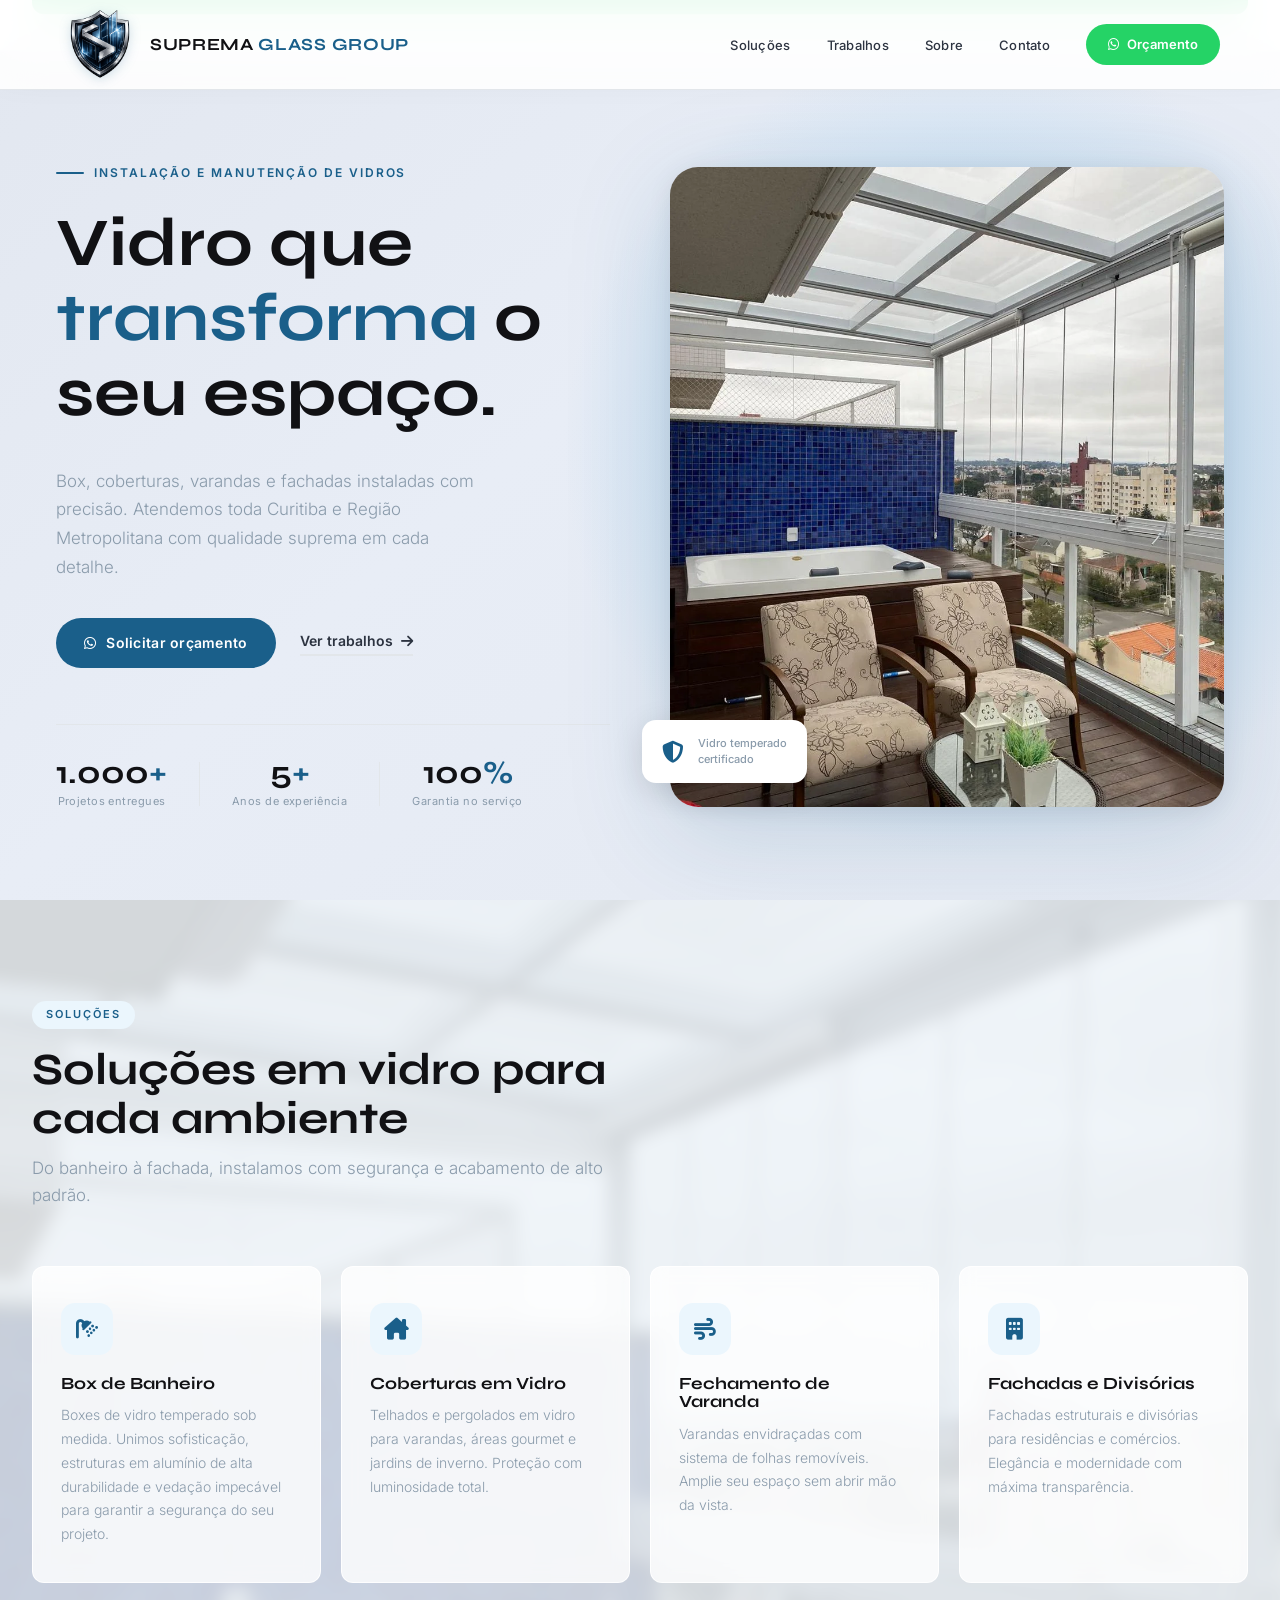
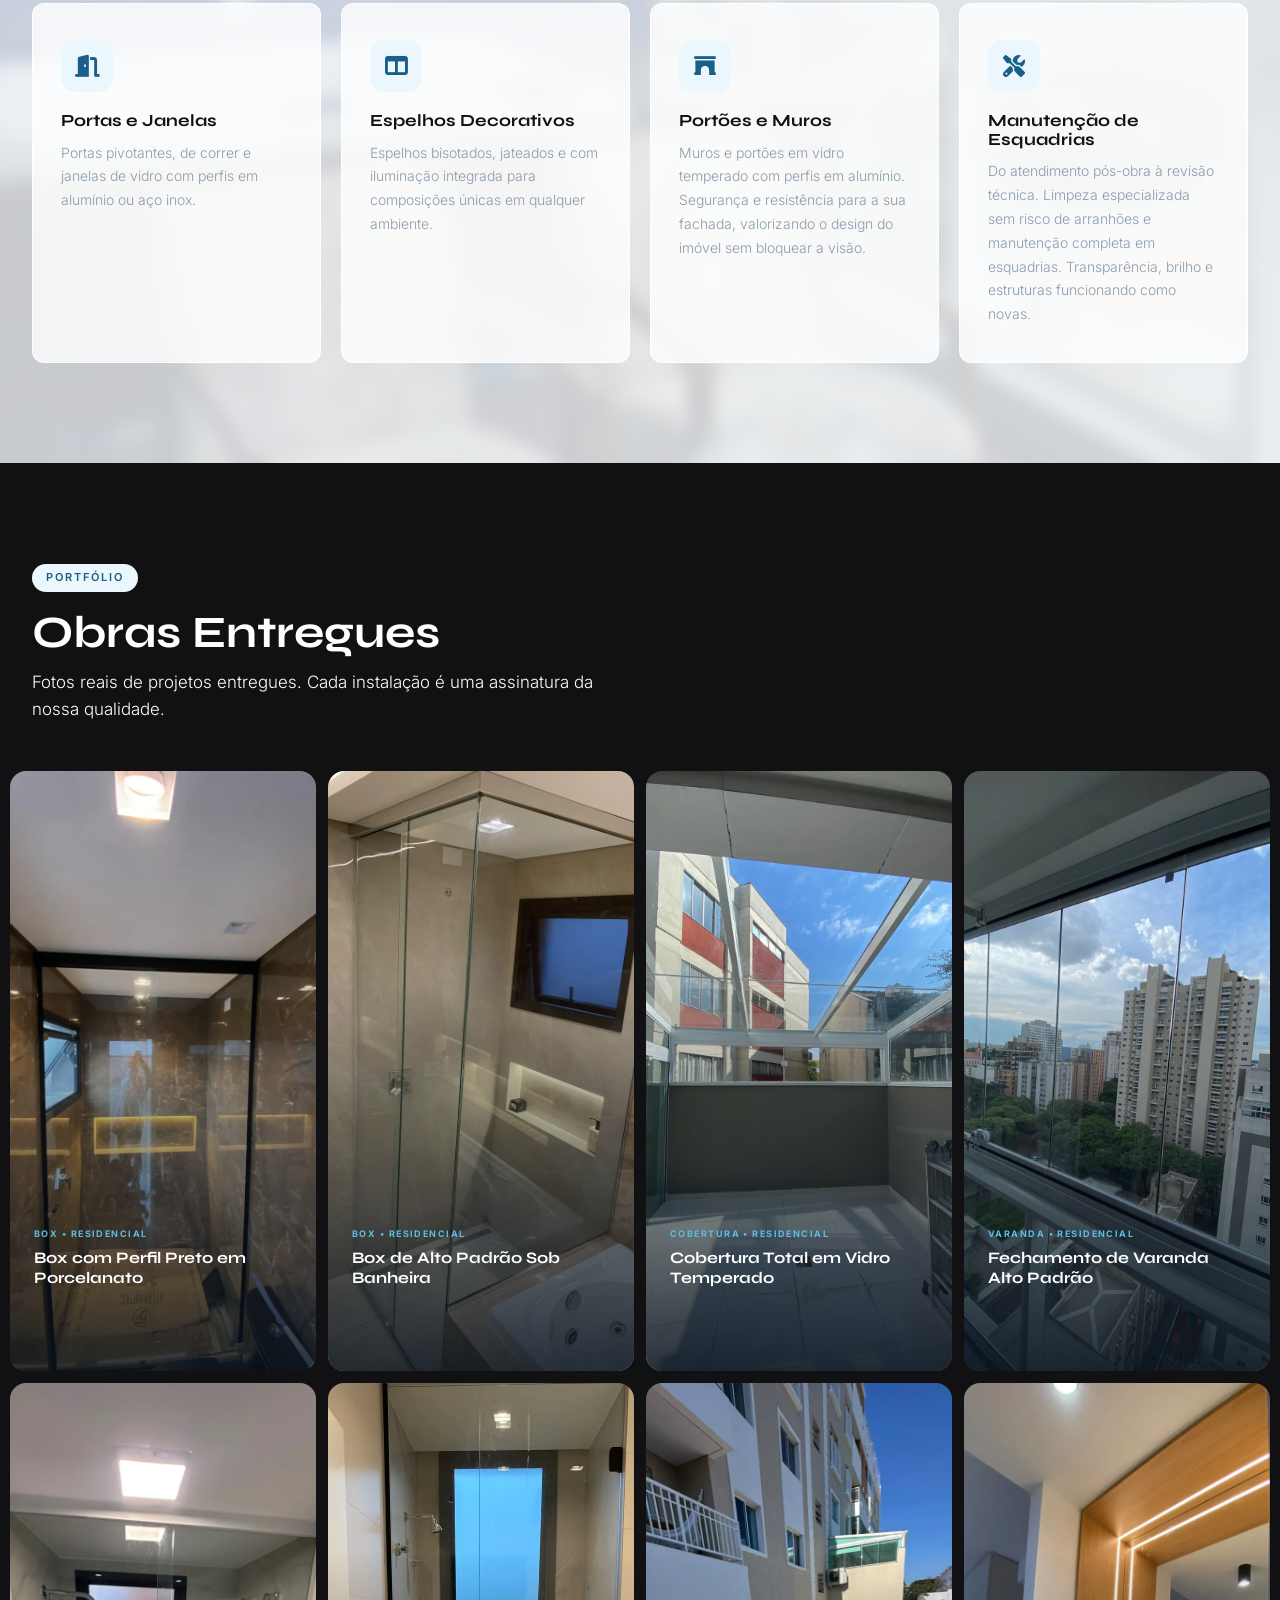
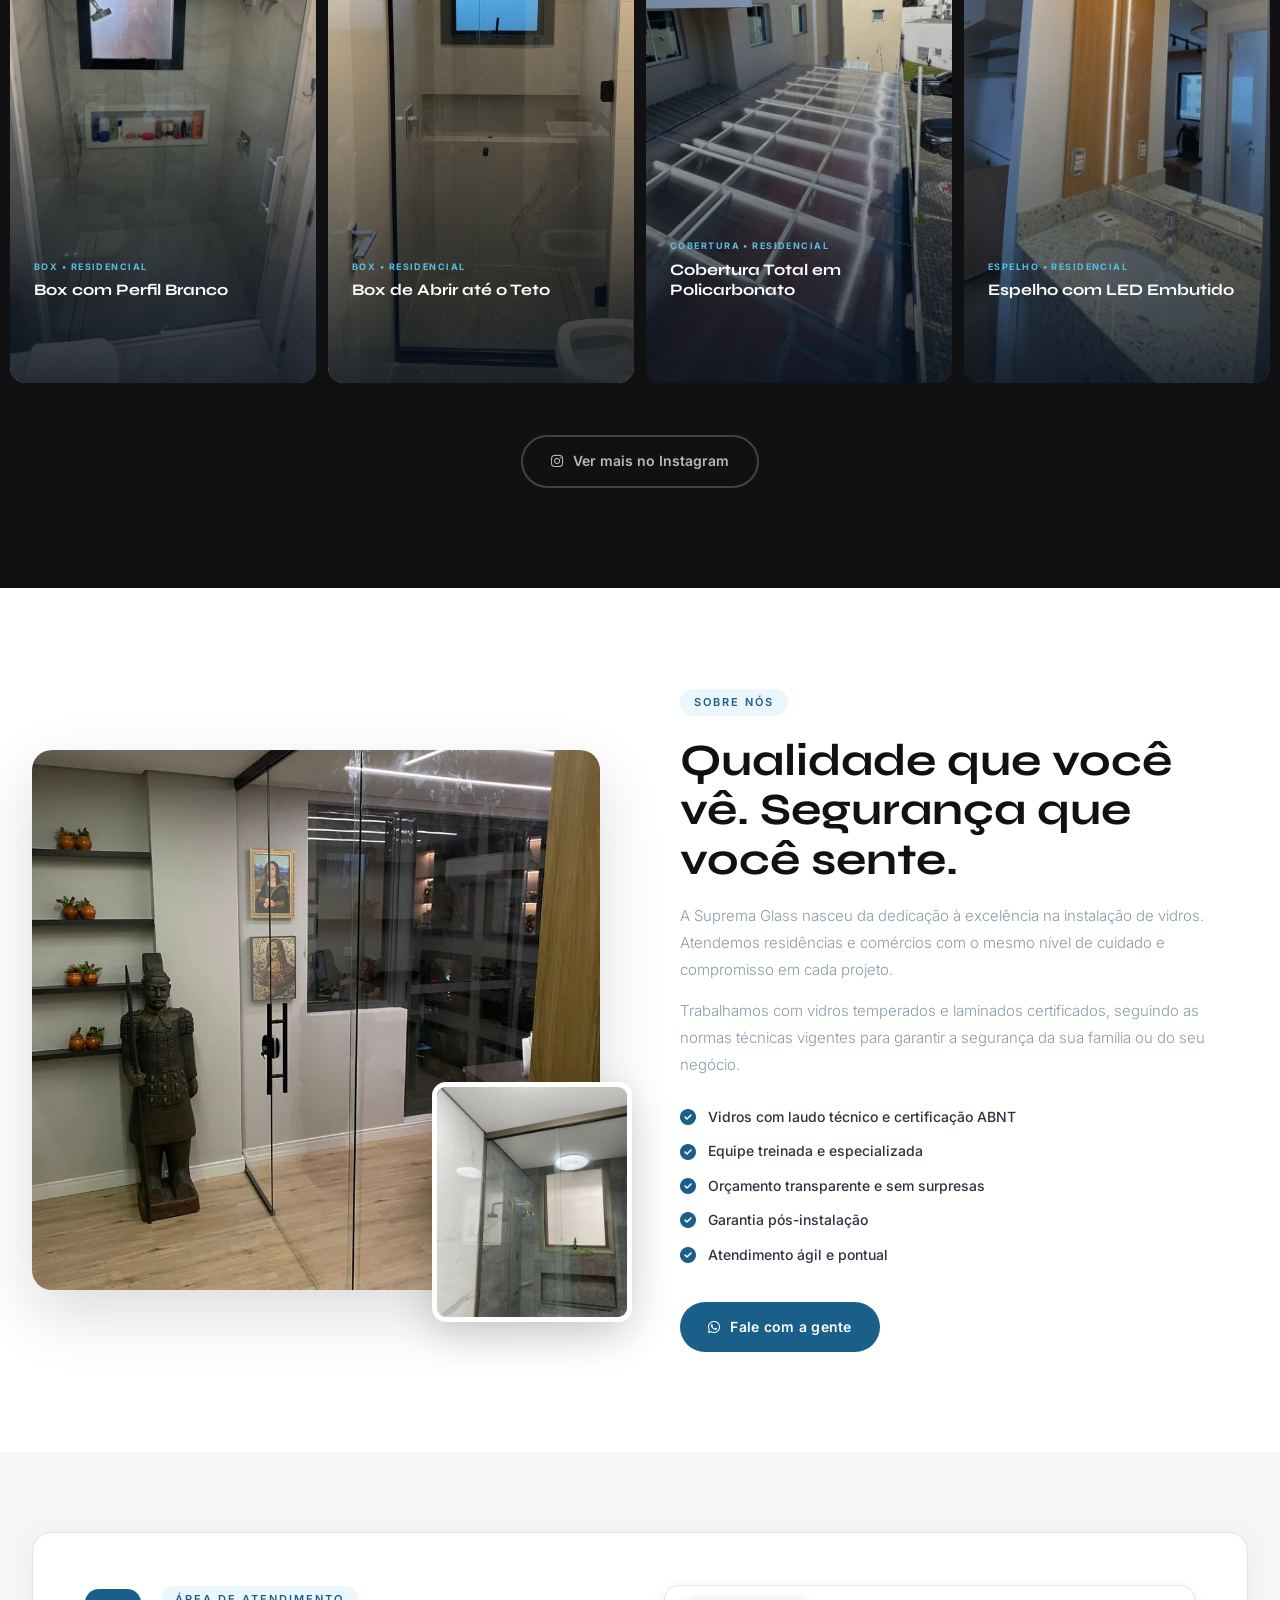
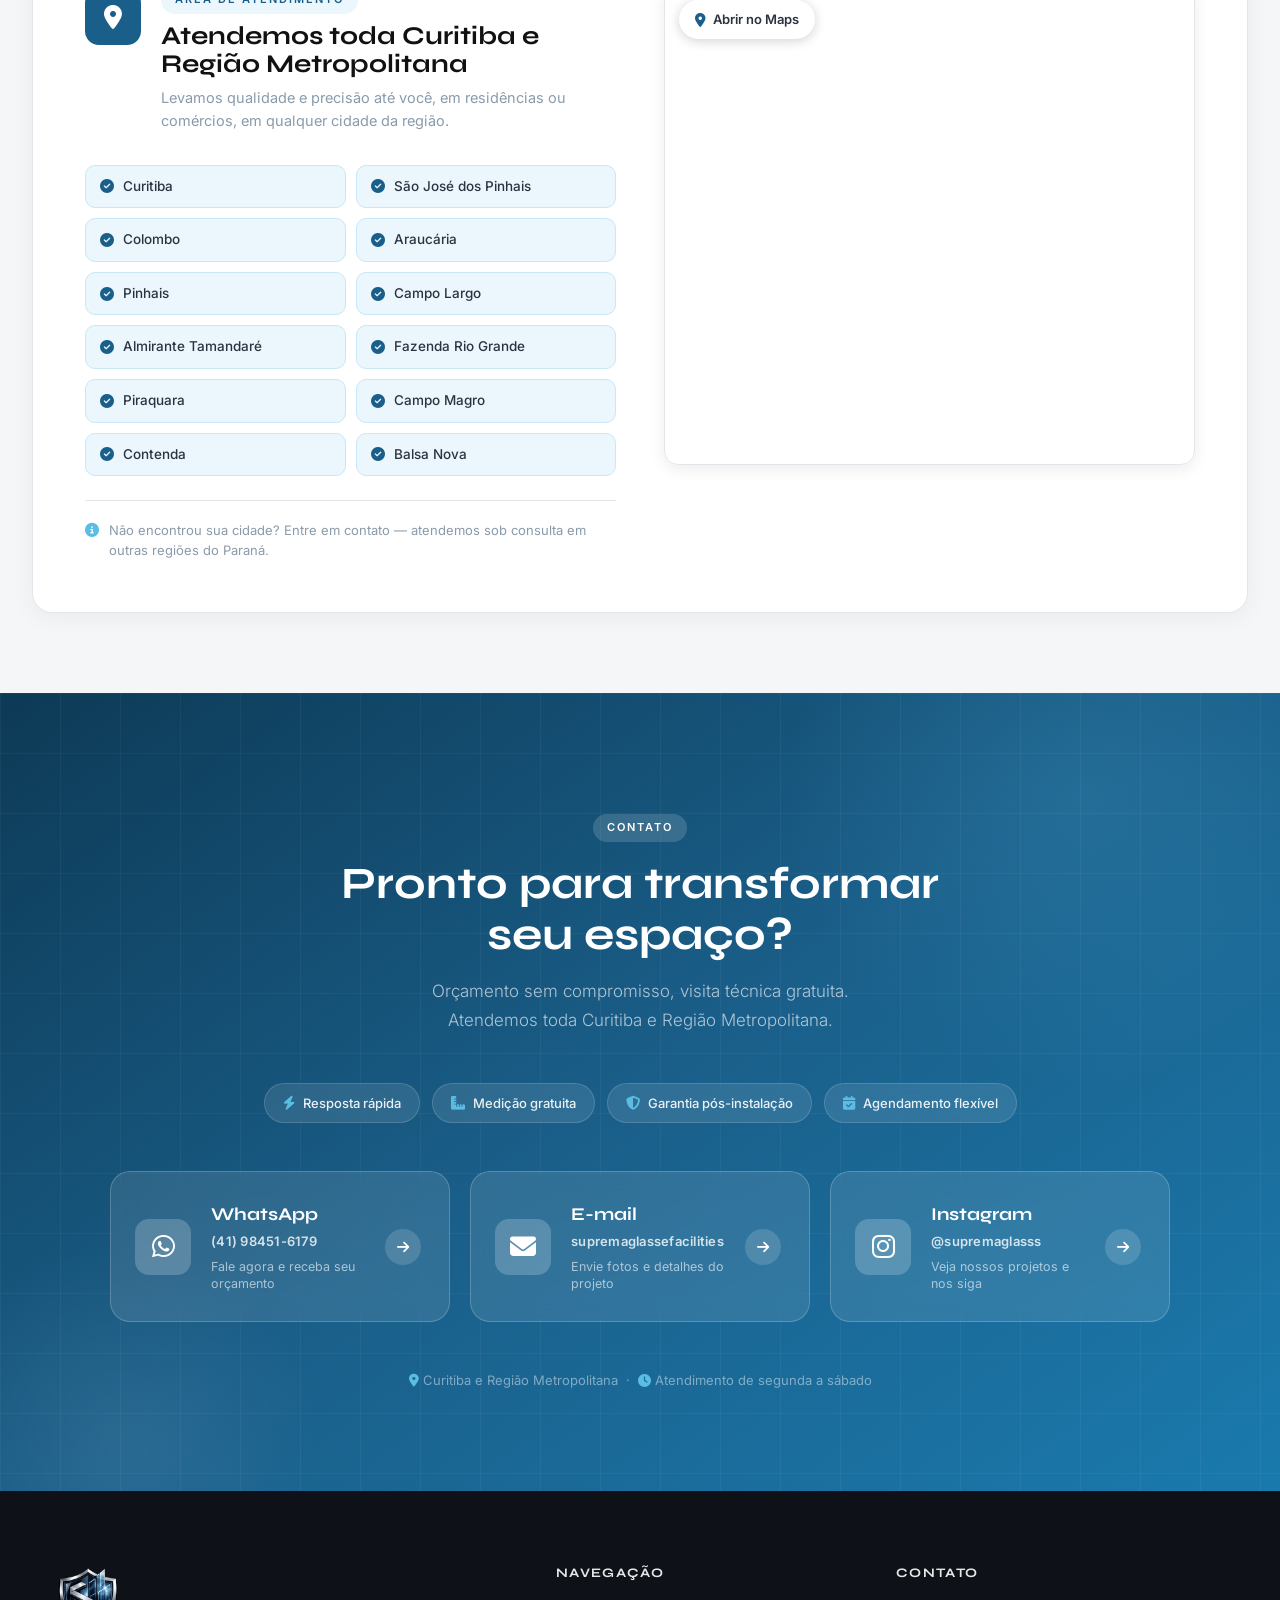
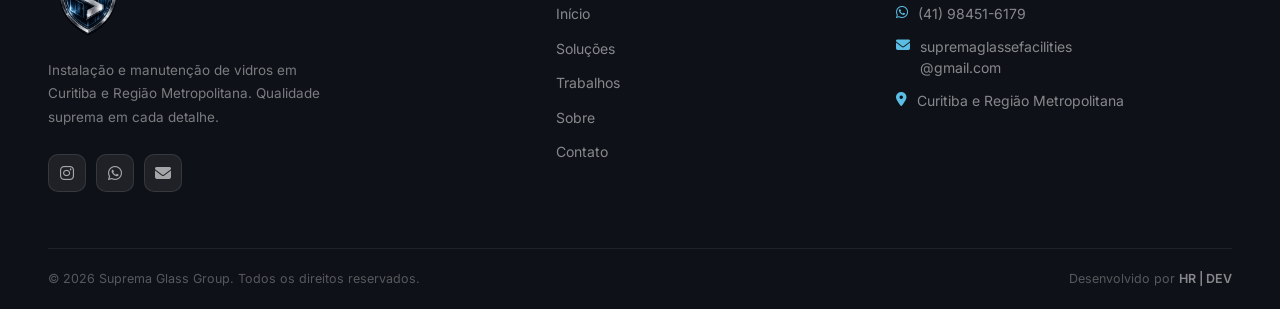
==== commit 278ec995: "Ajustes Finais" ====
--- a/index.html
+++ b/index.html
@@ -89,7 +89,7 @@
         </div>
         <div class="hero-right">
             <div class="hero-img-wrap">
-                <img src="assets/img/services/webp/sacada(hero).webp"
+                <img src="assets/img/services/webp/varanda-fechada-cobertura-vidro-jacuzzi.webp"
                     alt="Box de vidro instalado pela Suprema Glass em Curitiba"
                     class="hero-img"
                     fetchpriority="high"
@@ -172,12 +172,12 @@
         </div>
         <div class="gallery">
             <div class="gallery-item portrait reveal"
-                data-img="assets/img/services/webp/box.webp"
+                data-img="assets/img/services/webp/box-pivotante-perfil-preto-marmore-marrom.webp"
                 data-tag="Box • Residencial"
                 data-title="Box com Perfil Preto em Porcelanato"
                 data-desc="Instalação de box de banheiro com perfil em alumínio na cor preta fosca, combinando com revestimento em porcelanato escuro de alto brilho. O vidro temperado de 8mm garante segurança e transparência, enquanto os perfis slim criam uma estética contemporânea e sofisticada."
                 data-details="Vidro temperado 8mm • Perfil preto fosca • Porcelanato importado">
-                <img src="assets/img/services/webp/box.webp" alt="Box de banheiro com perfil preto e mármore">
+                <img src="assets/img/services/webp/box-pivotante-perfil-preto-marmore-marrom.webp" alt="Box de banheiro com perfil preto e mármore">
                 <div class="gallery-overlay">
                     <div class="gallery-overlay-base">
                         <span class="gallery-tag">Box • Residencial</span>
@@ -190,16 +190,16 @@
                 </div>
             </div>
             <div class="gallery-item portrait reveal"
-                data-img="assets/img/services/webp/box3.webp"
+                data-img="assets/img/services/webp/box-frameless-sem-perfil-banheiro-suite2.webp"
                 data-tag="Box • Residencial"
-                data-title="Box Moderno com LED Embutido"
-                data-desc="Projeto de box com iluminação LED embutida no perfil superior, criando um efeito luminoso que valoriza o ambiente. O vidro temperado translúcido permite a passagem difusa da luz, gerando uma atmosfera relaxante e moderna."
-                data-details="Vidro temperado 10mm • LED embutido • Acabamento escovado">
-                <img src="assets/img/services/webp/box3.webp" alt="Box moderno cinza com iluminação LED">
+                data-title="Box de Alto Padrão Sob Banheira"
+                data-desc="Apresentamos este projeto incrível de Box de Alto Padrão sob Banheira, desenvolvido para quem busca unir funcionalidade, elegância e um toque moderno ao ambiente."
+                data-details="Vidro temperado 8mm • Acabamento brilhante">
+                <img src="assets/img/services/webp/box-frameless-sem-perfil-banheiro-suite2.webp" alt="Box moderno cinza com iluminação LED">
                 <div class="gallery-overlay">
                     <div class="gallery-overlay-base">
                         <span class="gallery-tag">Box • Residencial</span>
-                        <h4>Box Moderno com LED Embutido</h4>
+                        <h4>Box de Alto Padrão Sob Banheira</h4>
                     </div>
                     <div class="gallery-hover-panel">
                         <p>Iluminação LED no perfil superior com vidro translúcido para atmosfera relaxante.</p>
@@ -211,8 +211,8 @@
                 data-img="assets/img/services/webp/cobertura.webp"
                 data-tag="Cobertura • Residencial"
                 data-title="Cobertura Total em Vidro Temperado"
-                data-desc="Cobertura em vidro temperado instalada sobre área externa, proporcionando proteção total contra chuva sem bloquear a luminosidade natural. A estrutura em alumínio anodizado garante durabilidade e resistência, ideal para áreas de lazer e gourmet."
-                data-details="Vidro temperado laminado • Estrutura em alumínio • Calha oculta">
+                data-desc="Cobertura em vidro temperado instalada sobre área externa, proporcionando proteção total contra chuva sem bloquear a luminosidade natural. A estrutura em alumínio com pintura eletroestática garantindo durabilidade e resistência, ideal para áreas de lazer e gourmet."
+                data-details="Vidro temperado com pelicula de segurança • Estrutura em alumínio • Calha oculta">
                 <img src="assets/img/services/webp/cobertura.webp" alt="Cobertura em vidro com estrutura em alumínio">
                 <div class="gallery-overlay">
                     <div class="gallery-overlay-base">
@@ -230,7 +230,7 @@
                 data-tag="Varanda • Residencial"
                 data-title="Fechamento de Varanda Alto Padrão"
                 data-desc="Fechamento de varanda com vidro temperado de 10mm em sistema de correr, permitindo abertura total ou fechamento completo conforme o clima. O projeto valoriza a vista e integra o ambiente interno ao externo com elegância e funcionalidade."
-                data-details="Vidro temperado 10mm • Sistema de correr • Trilho embutido no piso">
+                data-details="Vidro temperado 8mm • Sistema de correr">
                 <img src="assets/img/services/webp/varanda.webp" alt="Fechamento de varanda com visão da cidade">
                 <div class="gallery-overlay">
                     <div class="gallery-overlay-base">
@@ -238,25 +238,25 @@
                         <h4>Fechamento de Varanda Alto Padrão</h4>
                     </div>
                     <div class="gallery-hover-panel">
-                        <p>Sistema de correr com vidro 10mm — abre totalmente ou fecha conforme o clima.</p>
+                        <p>Sistema de correr com vidro 8mm — abre totalmente ou fecha conforme o clima.</p>
                         <span class="gallery-hover-btn">Ver projeto <i class="fa-solid fa-arrow-right"></i></span>
                     </div>
                 </div>
             </div>
             <div class="gallery-item portrait reveal"
-                data-img="assets/img/services/webp/box2.webp"
+                data-img="assets/img/services/webp/box-pivotante-frameless-marmore-verde.webp"
                 data-tag="Box • Residencial"
-                data-title="Box com Perfil Preto e Mármore"
-                data-desc="Combinação sofisticada de box com perfis em alumínio preto e revestimento em mármore natural. O contraste entre o metal escuro e as veias do mármore resulta em um banheiro de alto padrão com personalidade única e requintada."
-                data-details="Vidro temperado 8mm • Perfil preto • Revestimento em mármore">
-                <img src="assets/img/services/webp/box2.webp" alt="Box de banheiro com perfil preto e mármore">
+                data-title="Box com Perfil Branco"
+                data-desc="Combinação sofisticada de box com perfis em alumínio branco em revestimento em porcelanato. O contraste entre o metal e as veias do porcelanato resulta em um banheiro de alto padrão com personalidade única e requintada."
+                data-details="Vidro temperado 8mm • Perfil branco • Revestimento em porcelanato">
+                <img src="assets/img/services/webp/box-pivotante-frameless-marmore-verde.webp" alt="Box de banheiro com perfil branco e porcelanato">
                 <div class="gallery-overlay">
                     <div class="gallery-overlay-base">
                         <span class="gallery-tag">Box • Residencial</span>
-                        <h4>Box com Perfil Preto e Mármore</h4>
-                    </div>
-                    <div class="gallery-hover-panel">
-                        <p>Contraste entre alumínio preto e veias do mármore natural — resultado de alto padrão.</p>
+                        <h4>Box com Perfil Branco</h4>
+                    </div>
+                    <div class="gallery-hover-panel">
+                        <p>Contraste entre alumínio branco e veias do porcelanato — resultado de alto padrão.</p>
                         <span class="gallery-hover-btn">Ver projeto <i class="fa-solid fa-arrow-right"></i></span>
                     </div>
                 </div>
@@ -266,12 +266,12 @@
                 data-tag="Box • Residencial"
                 data-title="Box de Abrir até o Teto"
                 data-desc="Box com abertura total do piso ao teto, maximizando o aproveitamento do espaço e criando uma sensação de amplitude. O sistema de abertura articulada permite ventilação eficiente e facilita a limpeza, com acabamento em perfil slim discreto."
-                data-details="Vidro temperado 8mm • Piso ao teto • Sistema articulado">
+                data-details="Vidro temperado 8mm • Piso ao teto • Sistema de fechamento automático">
                 <img src="assets/img/services/webp/box4.webp" alt="Box moderno cinza com iluminação LED">
                 <div class="gallery-overlay">
                     <div class="gallery-overlay-base">
                         <span class="gallery-tag">Box • Residencial</span>
-                        <h4>Box de Abrir até o Teto</h4>
+                        <h4>Box de Abrir até o Teto</h4>    
                     </div>
                     <div class="gallery-hover-panel">
                         <p>Piso ao teto com sistema articulado — máxima ventilação e sensação de amplitude.</p>
@@ -284,7 +284,7 @@
                 data-tag="Cobertura • Residencial"
                 data-title="Cobertura Total em Policarbonato"
                 data-desc="Cobertura em policarbonato alveolar com estrutura metálica, oferecendo excelente proteção UV e isolamento térmico. Ideal para garagens, áreas de serviço e corredores externos, com custo-benefício superior e instalação rápida."
-                data-details="Policarbonato alveolar 10mm • Estrutura metálica • Proteção UV total">
+                data-details="Policarbonato alveolar 6mm • Estrutura metálica • Proteção UV total">
                 <img src="assets/img/services/webp/cobertura2.webp" alt="Cobertura em vidro com estrutura em alumínio">
                 <div class="gallery-overlay">
                     <div class="gallery-overlay-base">
@@ -292,22 +292,22 @@
                         <h4>Cobertura Total em Policarbonato</h4>
                     </div>
                     <div class="gallery-hover-panel">
-                        <p>Proteção UV total com policarbonato alveolar 10mm e estrutura metálica resistente.</p>
+                        <p>Proteção UV total com policarbonato alveolar 8mm e estrutura metálica resistente.</p>
                         <span class="gallery-hover-btn">Ver projeto <i class="fa-solid fa-arrow-right"></i></span>
                     </div>
                 </div>
             </div>
             <div class="gallery-item landscape reveal"
-                data-img="assets/img/services/webp/espelho.webp"
+                data-img="assets/img/services/webp/espelho-com-iluminacao-led-bancada-granito.webp"
                 data-tag="Espelho • Residencial"
-                data-title="Espelho com LED Alto Padrão"
+                data-title="Espelho com LED Embutido"
                 data-desc="Espelho de alto padrão com iluminação LED embutida nas bordas, criando um efeito de luz suave e uniforme ideal para maquiagem e ambientes de luxo. O acabamento com moldura invisível integra o espelho perfeitamente à parede."
-                data-details="Espelho bisotê • LED frio 6500K • Moldura invisível embutida">
-                <img src="assets/img/services/webp/espelho.webp" alt="Fechamento de varanda com visão da cidade">
+                data-details="Espelho bisotê de 8mm • LED frio 6500K • Moldura invisível embutida">
+                <img src="assets/img/services/webp/espelho-com-iluminacao-led-bancada-granito.webp" alt="Fechamento de varanda com visão da cidade">
                 <div class="gallery-overlay">
                     <div class="gallery-overlay-base">
                         <span class="gallery-tag">Espelho • Residencial</span>
-                        <h4>Espelho com LED Alto Padrão</h4>
+                        <h4>Espelho com LED Embutido</h4>
                     </div>
                     <div class="gallery-hover-panel">
                         <p>LED frio 6500K embutido nas bordas com moldura invisível integrada à parede.</p>
@@ -328,8 +328,8 @@
         <div class="container sobre-grid">
             <div class="sobre-img-col reveal">
                 <div class="sobre-img-stack">
-                    <img src="assets/img/services/webp/sacada(sobre).webp" alt="Trabalho Suprema Glass" class="sobre-img-main">
-                    <img src="assets/img/services/webp/Porta(sobre).webp" alt="Box instalado" class="sobre-img-secondary">
+                    <img src="assets/img/services/webp/Porta(sobre).webp" alt="Trabalho Suprema Glass" class="sobre-img-main">
+                    <img src="assets/img/services/webp/box-deslizante-perfil-bronze-marmore-escuro.webp" alt="Box instalado" class="sobre-img-secondary">
                 </div>
             </div>
             <div class="sobre-content reveal">
@@ -605,8 +605,7 @@
         class="wa-fab" target="_blank" aria-label="WhatsApp">
         <i class="fa-brands fa-whatsapp"></i>
     </a>
-    <a href="https://wa.me/5541984516179?text=Ol%C3%A1!%20Encontrei%20seu%20site%20e%20gostaria%20de%20tirar%20algumas%20d%C3%BAvidas%20sobre%20os%20servi%C3%A7os%20da%20Suprema%20Glass%20%26%20Facilities"
-        class="insta-fab" target="_blank" aria-label="Instagram">
+    <a href="https://www.instagram.com/supremaglasss/" target="_blank" aria-label="Instagram" class="insta-fab">
         <i class="fa-brands fa-instagram"></i>
     </a>
 
--- a/assets/style/style.css
+++ b/assets/style/style.css
@@ -506,9 +506,9 @@
     width: 100%;
     height: 640px;
     object-fit: cover;
-    object-position: center top;
+    object-position: center;
     border-radius: 28px;
-    box-shadow: 0 24px 64px rgba(26, 95, 138, .18), 0 4px 16px rgba(0, 0, 0, .08);
+    box-shadow: 0 24px 105px rgba(26, 95, 138, .18), 0 4px 24px rgba(0, 0, 0, .08);
 }
 
 .hero-img-badge {
@@ -522,16 +522,20 @@
     align-items: center;
     gap: 14px;
     box-shadow: 0 8px 32px rgba(0, 0, 0, .12);
-    font-size: 13px;
     font-weight: 500;
     color: var(--ink);
     line-height: 1.4;
-}
-
-.hero-img-badge i {
-    font-size: 22px;
-    color: var(--steel);
-    flex-shrink: 0;
+
+    & span {
+        font-size: 11px;
+        color: var(--silver);
+    }
+
+    & i {
+        font-size: 22px;
+        color: var(--steel);
+        flex-shrink: 0;
+    }
 }
 
 /* ─────────────────────────────────────────
@@ -539,9 +543,35 @@
 ───────────────────────────────────────── */
 .servicos {
     padding: 100px 0;
-    background: var(--bg);
-    border-top: 1px solid var(--border);
-    border-bottom: 1px solid var(--border);
+    position: relative;
+    overflow: hidden;
+}
+
+/* foto de fundo com blur */
+.servicos::before {
+    content: '';
+    position: absolute;
+    inset: -30px;
+    background: url('../img/services/webp/varanda-fechada-cobertura-vidro-jacuzzi.webp') center center / cover no-repeat;
+    filter: blur(8px);
+    transform: scale(1.08);
+    pointer-events: none;
+    z-index: 0;
+}
+
+/* overlay claro para manter legibilidade */
+.servicos::after {
+    content: '';
+    position: absolute;
+    inset: 0;
+    background: rgba(240, 246, 252, .82);
+    pointer-events: none;
+    z-index: 0;
+}
+
+.servicos .container {
+    position: relative;
+    z-index: 1;
 }
 
 .servicos-grid {
@@ -551,16 +581,20 @@
 }
 
 .servico-card {
-    background: var(--white);
-    border: 1px solid var(--border);
+    background: rgba(255, 255, 255, .80);
+    backdrop-filter: blur(8px);
+    -webkit-backdrop-filter: blur(8px);
+    border: 1px solid rgba(255, 255, 255, .90);
     border-radius: var(--radius);
     padding: 36px 28px;
+    transition: transform .2s, box-shadow .2s, border-color .2s, background .2s;
 }
 
 .servico-card:hover {
-    border-color: var(--ice);
-    box-shadow: 0 12px 36px rgba(91, 189, 228, .12);
-    transform: translateY(-4px);
+    background: rgba(255, 255, 255, .97);
+    border-color: rgba(91, 189, 228, .45);
+    box-shadow: 0 16px 40px rgba(26, 95, 138, .12), 0 2px 8px rgba(91, 189, 228, .10);
+    transform: translateY(-5px);
 }
 
 .servico-icon {
@@ -665,12 +699,10 @@
     content: '';
     position: absolute;
     inset: 0;
-    background: linear-gradient(
-        to top,
-        rgba(8, 18, 30, .85) 0%,
-        rgba(8, 18, 30, .30) 45%,
-        transparent 72%
-    );
+    background: linear-gradient(to top,
+            rgba(8, 18, 30, .85) 0%,
+            rgba(8, 18, 30, .30) 45%,
+            transparent 72%);
     transition: opacity .4s ease;
 }
 
@@ -679,11 +711,9 @@
     content: '';
     position: absolute;
     inset: 0;
-    background: linear-gradient(
-        to top,
-        rgba(26, 95, 138, .55) 0%,
-        transparent 60%
-    );
+    background: linear-gradient(to top,
+            rgba(26, 95, 138, .55) 0%,
+            transparent 60%);
     opacity: 0;
     transition: opacity .4s ease;
 }
@@ -745,7 +775,7 @@
 
 .gallery-hover-panel p {
     font-size: 12px;
-    color: rgba(255,255,255,.72);
+    color: rgba(255, 255, 255, .72);
     line-height: 1.5;
     flex: 1;
     display: -webkit-box;
@@ -903,7 +933,7 @@
     height: 600px;
     top: -200px;
     right: -100px;
-    background: radial-gradient(circle, rgba(91,189,228,.15) 0%, transparent 70%);
+    background: radial-gradient(circle, rgba(91, 189, 228, .15) 0%, transparent 70%);
 }
 
 .contato-bg-circle--2 {
@@ -911,15 +941,15 @@
     height: 400px;
     bottom: -150px;
     left: -80px;
-    background: radial-gradient(circle, rgba(255,255,255,.07) 0%, transparent 70%);
+    background: radial-gradient(circle, rgba(255, 255, 255, .07) 0%, transparent 70%);
 }
 
 .contato-bg-grid {
     position: absolute;
     inset: 0;
     background-image:
-        linear-gradient(rgba(255,255,255,.04) 1px, transparent 1px),
-        linear-gradient(90deg, rgba(255,255,255,.04) 1px, transparent 1px);
+        linear-gradient(rgba(255, 255, 255, .04) 1px, transparent 1px),
+        linear-gradient(90deg, rgba(255, 255, 255, .04) 1px, transparent 1px);
     background-size: 60px 60px;
     pointer-events: none;
 }
@@ -941,7 +971,7 @@
 }
 
 .contato-header p {
-    color: rgba(255,255,255,.65);
+    color: rgba(255, 255, 255, .65);
     font-size: 17px;
     font-weight: 300;
     line-height: 1.7;
@@ -958,20 +988,20 @@
     display: flex;
     align-items: center;
     gap: 8px;
-    background: rgba(255,255,255,.1);
-    border: 1px solid rgba(255,255,255,.15);
+    background: rgba(255, 255, 255, .1);
+    border: 1px solid rgba(255, 255, 255, .15);
     border-radius: 100px;
     padding: 9px 18px;
     font-size: 13px;
     font-weight: 500;
-    color: rgba(255,255,255,.9);
+    color: rgba(255, 255, 255, .9);
     backdrop-filter: blur(8px);
     transition: background .2s, border-color .2s;
 }
 
 .contato-dif:hover {
-    background: rgba(255,255,255,.18);
-    border-color: rgba(255,255,255,.3);
+    background: rgba(255, 255, 255, .18);
+    border-color: rgba(255, 255, 255, .3);
 }
 
 .contato-dif i {
@@ -1011,7 +1041,7 @@
 
 .contato-card:hover {
     transform: translateY(-5px);
-    box-shadow: 0 20px 48px rgba(0,0,0,.3);
+    box-shadow: 0 20px 48px rgba(0, 0, 0, .3);
 }
 
 .contato-card:hover::before {
@@ -1019,40 +1049,40 @@
 }
 
 .contato-card--wa {
-    background: rgba(255,255,255,.1);
-    border: 1px solid rgba(255,255,255,.2);
+    background: rgba(255, 255, 255, .1);
+    border: 1px solid rgba(255, 255, 255, .2);
     backdrop-filter: blur(12px);
 }
 
 .contato-card--wa::before {
-    background: linear-gradient(135deg, rgba(255,255,255,.1), transparent);
+    background: linear-gradient(135deg, rgba(255, 255, 255, .1), transparent);
 }
 
 .contato-card--email {
-    background: rgba(255,255,255,.1);
-    border: 1px solid rgba(255,255,255,.2);
+    background: rgba(255, 255, 255, .1);
+    border: 1px solid rgba(255, 255, 255, .2);
     backdrop-filter: blur(12px);
 }
 
 .contato-card--email::before {
-    background: linear-gradient(135deg, rgba(255,255,255,.1), transparent);
+    background: linear-gradient(135deg, rgba(255, 255, 255, .1), transparent);
 }
 
 .contato-card--ig {
-    background: rgba(255,255,255,.1);
-    border: 1px solid rgba(255,255,255,.2);
+    background: rgba(255, 255, 255, .1);
+    border: 1px solid rgba(255, 255, 255, .2);
     backdrop-filter: blur(12px);
 }
 
 .contato-card--ig::before {
-    background: linear-gradient(135deg, rgba(255,255,255,.1), transparent);
+    background: linear-gradient(135deg, rgba(255, 255, 255, .1), transparent);
 }
 
 .contato-card-icon {
     flex-shrink: 0;
     width: 56px;
     height: 56px;
-    background: rgba(255,255,255,.2);
+    background: rgba(255, 255, 255, .2);
     border-radius: 14px;
     display: flex;
     align-items: center;
@@ -1082,14 +1112,14 @@
     display: block;
     font-size: 13px;
     font-weight: 600;
-    color: rgba(255,255,255,.8);
+    color: rgba(255, 255, 255, .8);
     letter-spacing: 0.02em;
     margin-bottom: 6px;
 }
 
 .contato-card-body p {
     font-size: 12.5px;
-    color: rgba(255,255,255,.6);
+    color: rgba(255, 255, 255, .6);
     font-weight: 400;
     line-height: 1.4;
     margin: 0;
@@ -1099,7 +1129,7 @@
     flex-shrink: 0;
     width: 36px;
     height: 36px;
-    background: rgba(255,255,255,.15);
+    background: rgba(255, 255, 255, .15);
     border-radius: 50%;
     display: flex;
     align-items: center;
@@ -1112,7 +1142,7 @@
 }
 
 .contato-card:hover .contato-card-arrow {
-    background: rgba(255,255,255,.25);
+    background: rgba(255, 255, 255, .25);
     transform: translateX(5px);
 }
 
@@ -1121,7 +1151,7 @@
     align-items: center;
     gap: 8px;
     font-size: 13px;
-    color: rgba(255,255,255,.45);
+    color: rgba(255, 255, 255, .45);
     flex-wrap: wrap;
     justify-content: center;
 }
@@ -1149,7 +1179,7 @@
 ───────────────────────────────────────── */
 .footer {
     background: #0e1117;
-    color: rgba(255,255,255,.55);
+    color: rgba(255, 255, 255, .55);
     font-size: 14px;
 }
 
@@ -1170,7 +1200,7 @@
 .footer-brand-desc {
     font-size: 13.5px;
     line-height: 1.75;
-    color: rgba(255,255,255,.45);
+    color: rgba(255, 255, 255, .45);
     max-width: 300px;
     margin-bottom: 24px;
 }
@@ -1184,12 +1214,12 @@
     width: 38px;
     height: 38px;
     border-radius: 10px;
-    background: rgba(255,255,255,.07);
-    border: 1px solid rgba(255,255,255,.10);
+    background: rgba(255, 255, 255, .07);
+    border: 1px solid rgba(255, 255, 255, .10);
     display: flex;
     align-items: center;
     justify-content: center;
-    color: rgba(255,255,255,.6);
+    color: rgba(255, 255, 255, .6);
     font-size: 16px;
     transition: background .2s, color .2s, transform .2s;
     text-decoration: none;
@@ -1208,7 +1238,7 @@
     font-weight: 700;
     letter-spacing: .1em;
     text-transform: uppercase;
-    color: rgba(255,255,255,.9);
+    color: rgba(255, 255, 255, .9);
     margin-bottom: 20px;
 }
 
@@ -1223,7 +1253,7 @@
 
 .footer-col ul li a,
 .footer-col ul li span {
-    color: rgba(255,255,255,.5);
+    color: rgba(255, 255, 255, .5);
     text-decoration: none;
     font-size: 14px;
     transition: color .2s;
@@ -1249,7 +1279,7 @@
 
 .footer-divider {
     border: none;
-    border-top: 1px solid rgba(255,255,255,.07);
+    border-top: 1px solid rgba(255, 255, 255, .07);
     margin: 0 48px;
 }
 
@@ -1259,13 +1289,13 @@
     justify-content: space-between;
     padding: 20px 48px;
     font-size: 12.5px;
-    color: rgba(255,255,255,.3);
+    color: rgba(255, 255, 255, .3);
     flex-wrap: wrap;
     gap: 8px;
 }
 
 .footer-bottom a {
-    color: rgba(255,255,255,.5);
+    color: rgba(255, 255, 255, .5);
     text-decoration: none;
     font-weight: 600;
     transition: color .2s;
@@ -1293,16 +1323,24 @@
     font-size: 26px;
     color: #fff;
     box-shadow: 0 6px 24px rgba(37, 211, 102, .4);
-    transition: transform .2s, box-shadow .2s;
-    animation: fabPulse 2.5s ease-in-out infinite;
-    opacity: 0.5;
+    opacity: 0;
+    transform: translateY(12px) scale(0.85);
+    pointer-events: none;
+    transition: opacity .4s ease, transform .4s ease, box-shadow .2s;
+    animation: none;
+}
+
+.wa-fab.fab-visible {
+    opacity: 1;
+    transform: translateY(0) scale(1);
+    pointer-events: auto;
+    animation: waPulse 2.5s ease-in-out infinite;
 }
 
 .wa-fab:hover {
     transform: scale(1.1);
     box-shadow: 0 10px 32px rgba(37, 211, 102, .5);
     animation: none;
-    opacity: 1;
 }
 
 .insta-fab {
@@ -1319,26 +1357,44 @@
     justify-content: center;
     font-size: 26px;
     color: #fff;
-    box-shadow: 0 6px 24px rgba(37, 211, 102, .4);
-    transition: transform .2s, box-shadow .2s;
-    animation: fabPulse 2.5s ease-in-out infinite;
-    opacity: 0.5;
+    box-shadow: 0 6px 24px rgba(188, 24, 136, 0.35);
+    opacity: 0;
+    transform: translateY(12px) scale(0.85);
+    pointer-events: none;
+    transition: opacity .4s ease .08s, transform .4s ease .08s, box-shadow .2s;
+    animation: none;
+}
+
+.insta-fab.fab-visible {
+    opacity: 1;
+    transform: translateY(0) scale(1);
+    pointer-events: auto;
+    animation: instaPulse 2.5s ease-in-out infinite;
 }
 
 .insta-fab:hover {
     transform: scale(1.1);
-    box-shadow: 0 10px 32px rgba(37, 211, 102, .5);
+    box-shadow: 0 10px 32px rgba(188, 24, 136, 0.5);
     animation: none;
-    opacity: 1;
-}
-
-@keyframes fabPulse {
+}
+
+@keyframes waPulse {
     0%,
     100% {
         box-shadow: 0 6px 24px rgba(37, 211, 102, .4);
     }
     50% {
         box-shadow: 0 6px 36px rgba(37, 211, 102, .65);
+    }
+}
+
+@keyframes instaPulse {
+    0%,
+    100% {
+        box-shadow: 0 6px 24px rgba(188, 24, 136, 0.35);
+    }
+    50% {
+        box-shadow: 0 6px 36px rgba(188, 24, 136, 0.55);
     }
 }
 
@@ -1445,7 +1501,8 @@
         width: 100%;
         height: 100%;
         object-fit: cover;
-        object-position: center top; /* prioriza a parte superior (teto, perfil) */
+        object-position: center top;
+        /* prioriza a parte superior (teto, perfil) */
     }
 
     .gallery-item.landscape img {
@@ -1465,12 +1522,10 @@
 
     /* Gradiente mais denso na base no mobile */
     .gallery-overlay::before {
-        background: linear-gradient(
-            to top,
-            rgba(8, 18, 30, .92) 0%,
-            rgba(8, 18, 30, .20) 50%,
-            transparent 70%
-        );
+        background: linear-gradient(to top,
+                rgba(8, 18, 30, .92) 0%,
+                rgba(8, 18, 30, .20) 50%,
+                transparent 70%);
     }
 
     .gallery-overlay-base {
@@ -1525,7 +1580,8 @@
     }
 
     .container {
-        padding: 0 24px; /* Atualizado para melhor área de respiro lateral */
+        padding: 0 24px;
+        /* Atualizado para melhor área de respiro lateral */
     }
 }
 
@@ -1542,7 +1598,7 @@
     border: 1px solid var(--border);
     border-radius: 20px;
     padding: 52px;
-    box-shadow: 0 4px 24px rgba(0,0,0,.05);
+    box-shadow: 0 4px 24px rgba(0, 0, 0, .05);
 }
 
 .cobertura-layout {
@@ -1563,7 +1619,7 @@
     border-radius: 14px;
     overflow: hidden;
     border: 1px solid var(--border);
-    box-shadow: 0 4px 16px rgba(0,0,0,.08);
+    box-shadow: 0 4px 16px rgba(0, 0, 0, .08);
     position: relative;
 }
 
@@ -1571,7 +1627,8 @@
     width: 100%;
     height: 100%;
     display: block;
-    pointer-events: none; /* evita pulos no scroll */
+    pointer-events: none;
+    /* evita pulos no scroll */
 }
 
 /* Overlay com botão "Abrir no Maps" */
@@ -1592,7 +1649,7 @@
     font-weight: 600;
     padding: 9px 16px;
     border-radius: 100px;
-    box-shadow: 0 2px 12px rgba(0,0,0,.18);
+    box-shadow: 0 2px 12px rgba(0, 0, 0, .18);
     text-decoration: none;
     transition: background .2s, color .2s, transform .2s, box-shadow .2s;
 }
@@ -1739,6 +1796,7 @@
         transition-duration: 0s !important;
     }
 }
+
 @media (max-width: 540px) {
     .footer-top {
         grid-template-columns: 1fr;
@@ -1752,7 +1810,7 @@
 
     .footer-col {
         padding-top: 8px;
-        border-top: 1px solid rgba(255,255,255,.07);
+        border-top: 1px solid rgba(255, 255, 255, .07);
     }
 
     .footer-bottom {
@@ -1804,9 +1862,9 @@
     max-width: 960px;
     width: 100%;
     max-height: 90vh;
-    box-shadow: 0 32px 80px rgba(0,0,0,.35);
+    box-shadow: 0 32px 80px rgba(0, 0, 0, .35);
     transform: translateY(24px) scale(.97);
-    transition: transform .35s cubic-bezier(.22,1,.36,1);
+    transition: transform .35s cubic-bezier(.22, 1, .36, 1);
 }
 
 .proj-modal.open .proj-modal__panel {
@@ -1819,37 +1877,51 @@
 }
 
 .proj-modal.open .proj-modal__img-wrap {
-    animation: modalImgIn .5s cubic-bezier(.22,1,.36,1) both;
+    animation: modalImgIn .5s cubic-bezier(.22, 1, .36, 1) both;
 }
 
 .proj-modal.open .proj-modal__tag {
-    animation: modalFadeUp .45s .15s cubic-bezier(.22,1,.36,1) both;
+    animation: modalFadeUp .45s .15s cubic-bezier(.22, 1, .36, 1) both;
 }
 
 .proj-modal.open .proj-modal__title {
-    animation: modalFadeUp .45s .22s cubic-bezier(.22,1,.36,1) both;
+    animation: modalFadeUp .45s .22s cubic-bezier(.22, 1, .36, 1) both;
 }
 
 .proj-modal.open .proj-modal__desc {
-    animation: modalFadeUp .45s .30s cubic-bezier(.22,1,.36,1) both;
+    animation: modalFadeUp .45s .30s cubic-bezier(.22, 1, .36, 1) both;
 }
 
 .proj-modal.open .proj-modal__details {
-    animation: modalFadeUp .45s .37s cubic-bezier(.22,1,.36,1) both;
+    animation: modalFadeUp .45s .37s cubic-bezier(.22, 1, .36, 1) both;
 }
 
 .proj-modal.open .proj-modal__btn {
-    animation: modalFadeUp .45s .44s cubic-bezier(.22,1,.36,1) both;
+    animation: modalFadeUp .45s .44s cubic-bezier(.22, 1, .36, 1) both;
 }
 
 @keyframes modalImgIn {
-    from { opacity: 0; transform: scale(1.04); }
-    to   { opacity: 1; transform: scale(1); }
+    from {
+        opacity: 0;
+        transform: scale(1.04);
+    }
+
+    to {
+        opacity: 1;
+        transform: scale(1);
+    }
 }
 
 @keyframes modalFadeUp {
-    from { opacity: 0; transform: translateY(18px); }
-    to   { opacity: 1; transform: translateY(0); }
+    from {
+        opacity: 0;
+        transform: translateY(18px);
+    }
+
+    to {
+        opacity: 1;
+        transform: translateY(0);
+    }
 }
 
 .proj-modal__close {
@@ -1861,7 +1933,7 @@
     height: 36px;
     border-radius: 50%;
     border: none;
-    background: rgba(0,0,0,.45);
+    background: rgba(0, 0, 0, .45);
     color: #fff;
     font-size: 16px;
     cursor: pointer;
@@ -1872,7 +1944,7 @@
 }
 
 .proj-modal__close:hover {
-    background: rgba(0,0,0,.7);
+    background: rgba(0, 0, 0, .7);
     transform: scale(1.1);
 }
 
@@ -1980,14 +2052,16 @@
 
     .proj-modal__img-wrap {
         max-height: 300px;
-        background: #0a0e14; /* fundo escuro preenche as bordas do contain */
+        background: #0a0e14;
+        /* fundo escuro preenche as bordas do contain */
         display: flex;
         align-items: center;
         justify-content: center;
     }
 
     .proj-modal__img-wrap img {
-        object-fit: contain; /* mostra a imagem inteira, sem cortar */
+        object-fit: contain;
+        /* mostra a imagem inteira, sem cortar */
         object-position: center;
         max-height: 300px;
         width: 100%;
@@ -1998,7 +2072,7 @@
         padding: 28px 24px;
         gap: 12px;
     }
-}   
+}
 
 /* ── Responsive fixes ≤ 480px ── */
 @media (max-width: 480px) {
@@ -2031,6 +2105,7 @@
         white-space: nowrap;
     }
 }
+
 /* ─────────────────────────────────────────
    SCROLLBAR ESTILIZADA
 ───────────────────────────────────────── */
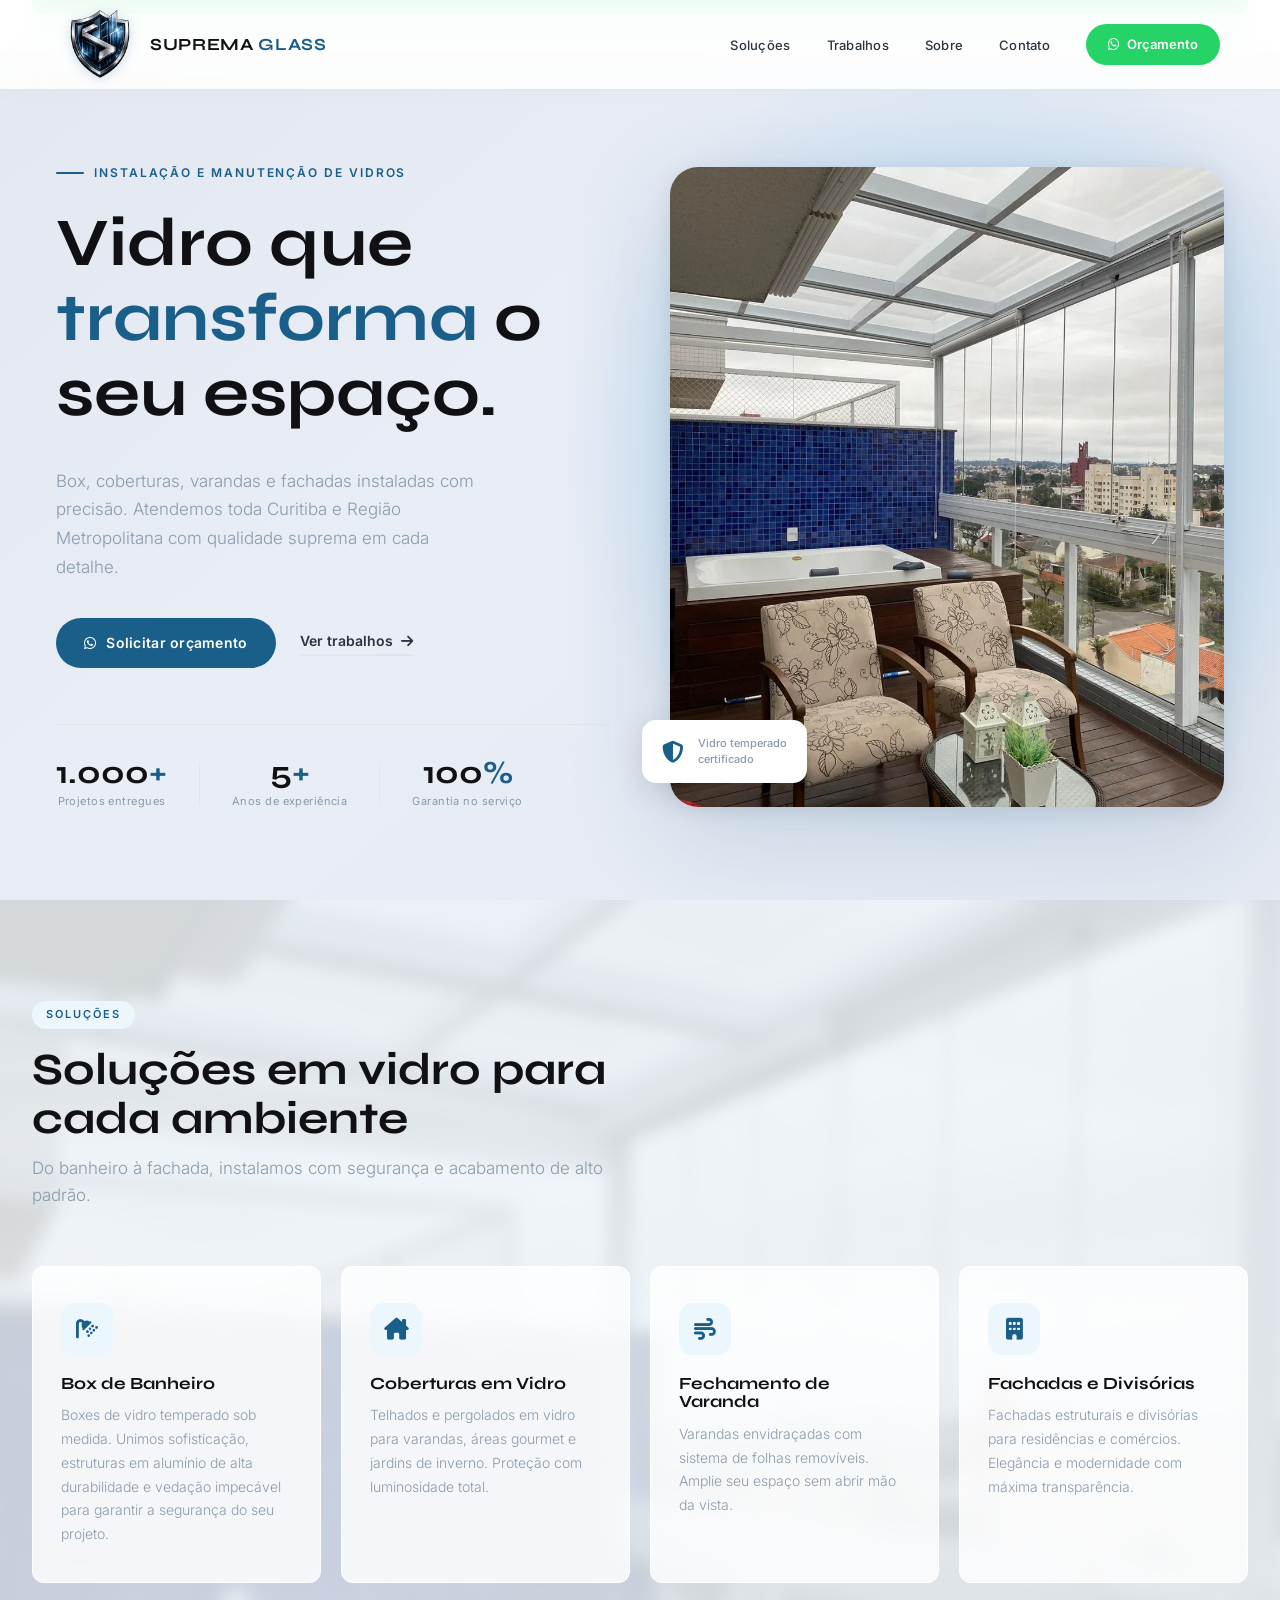
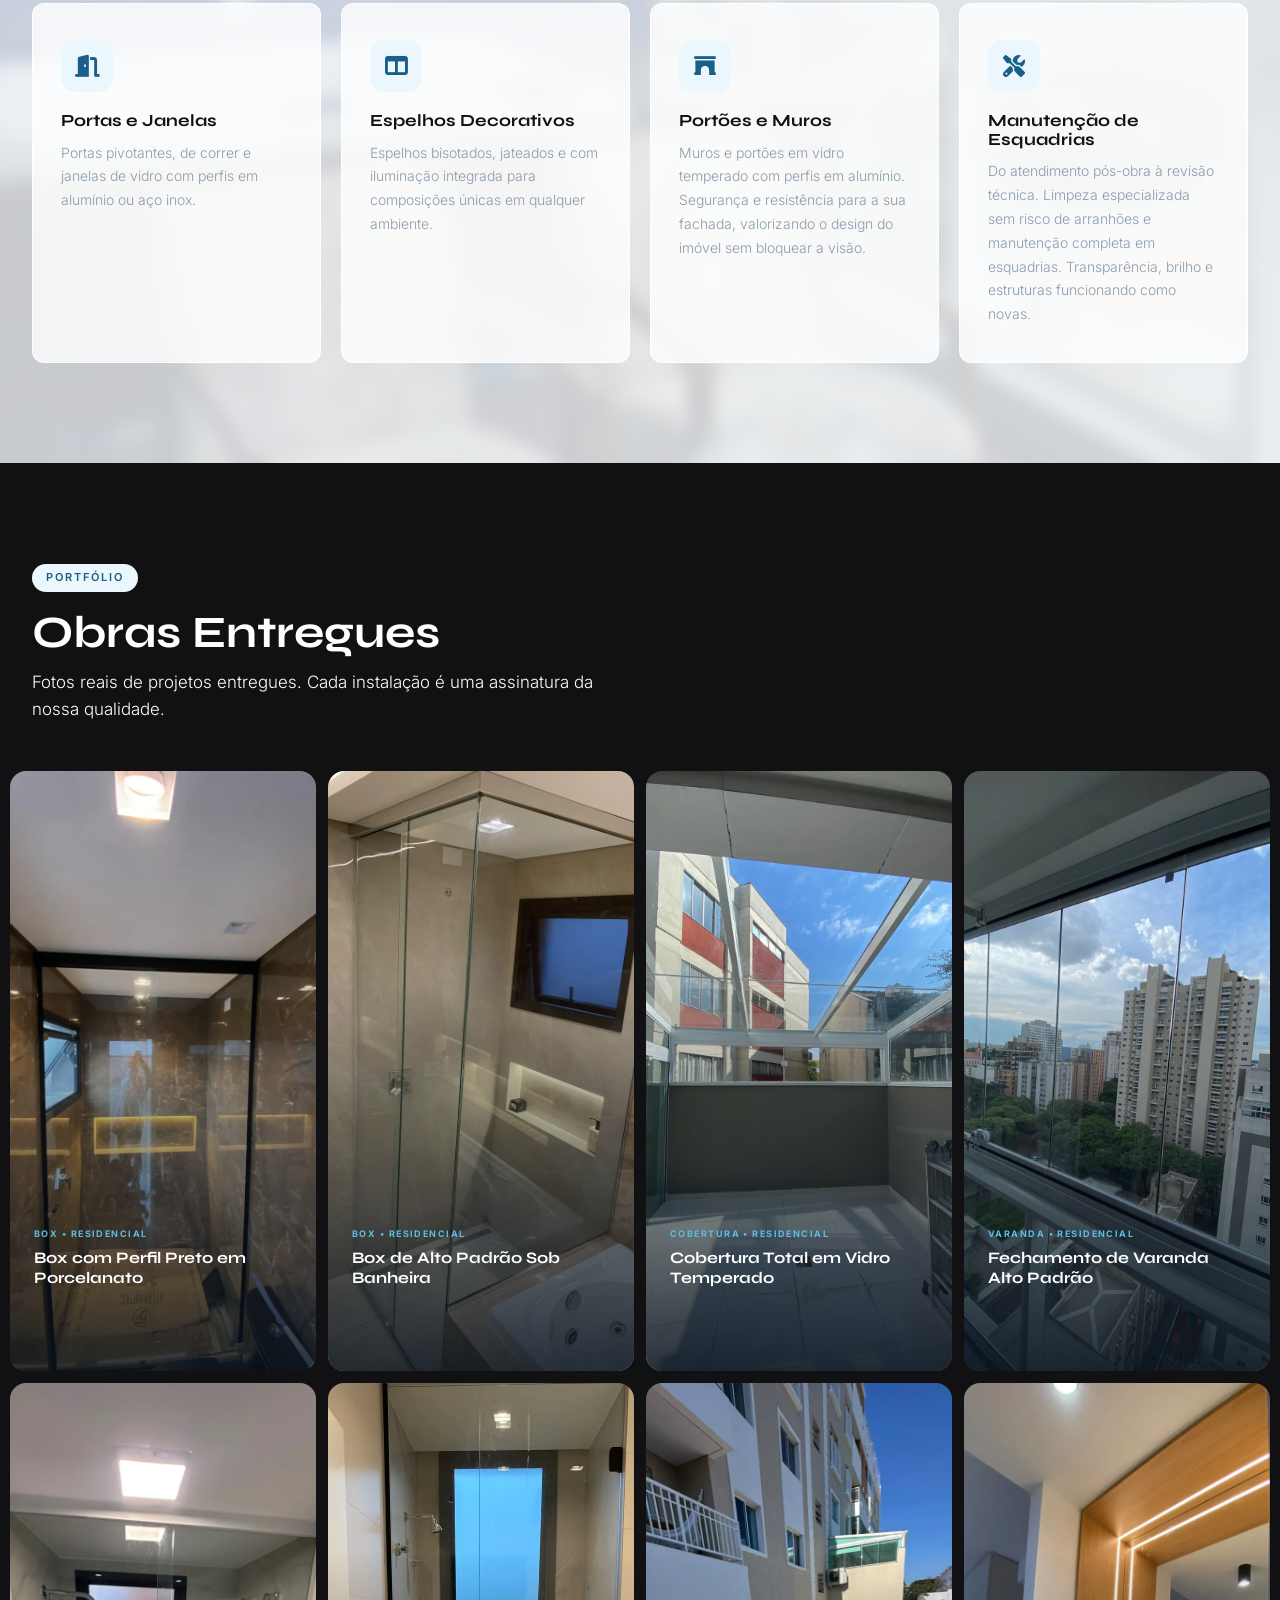
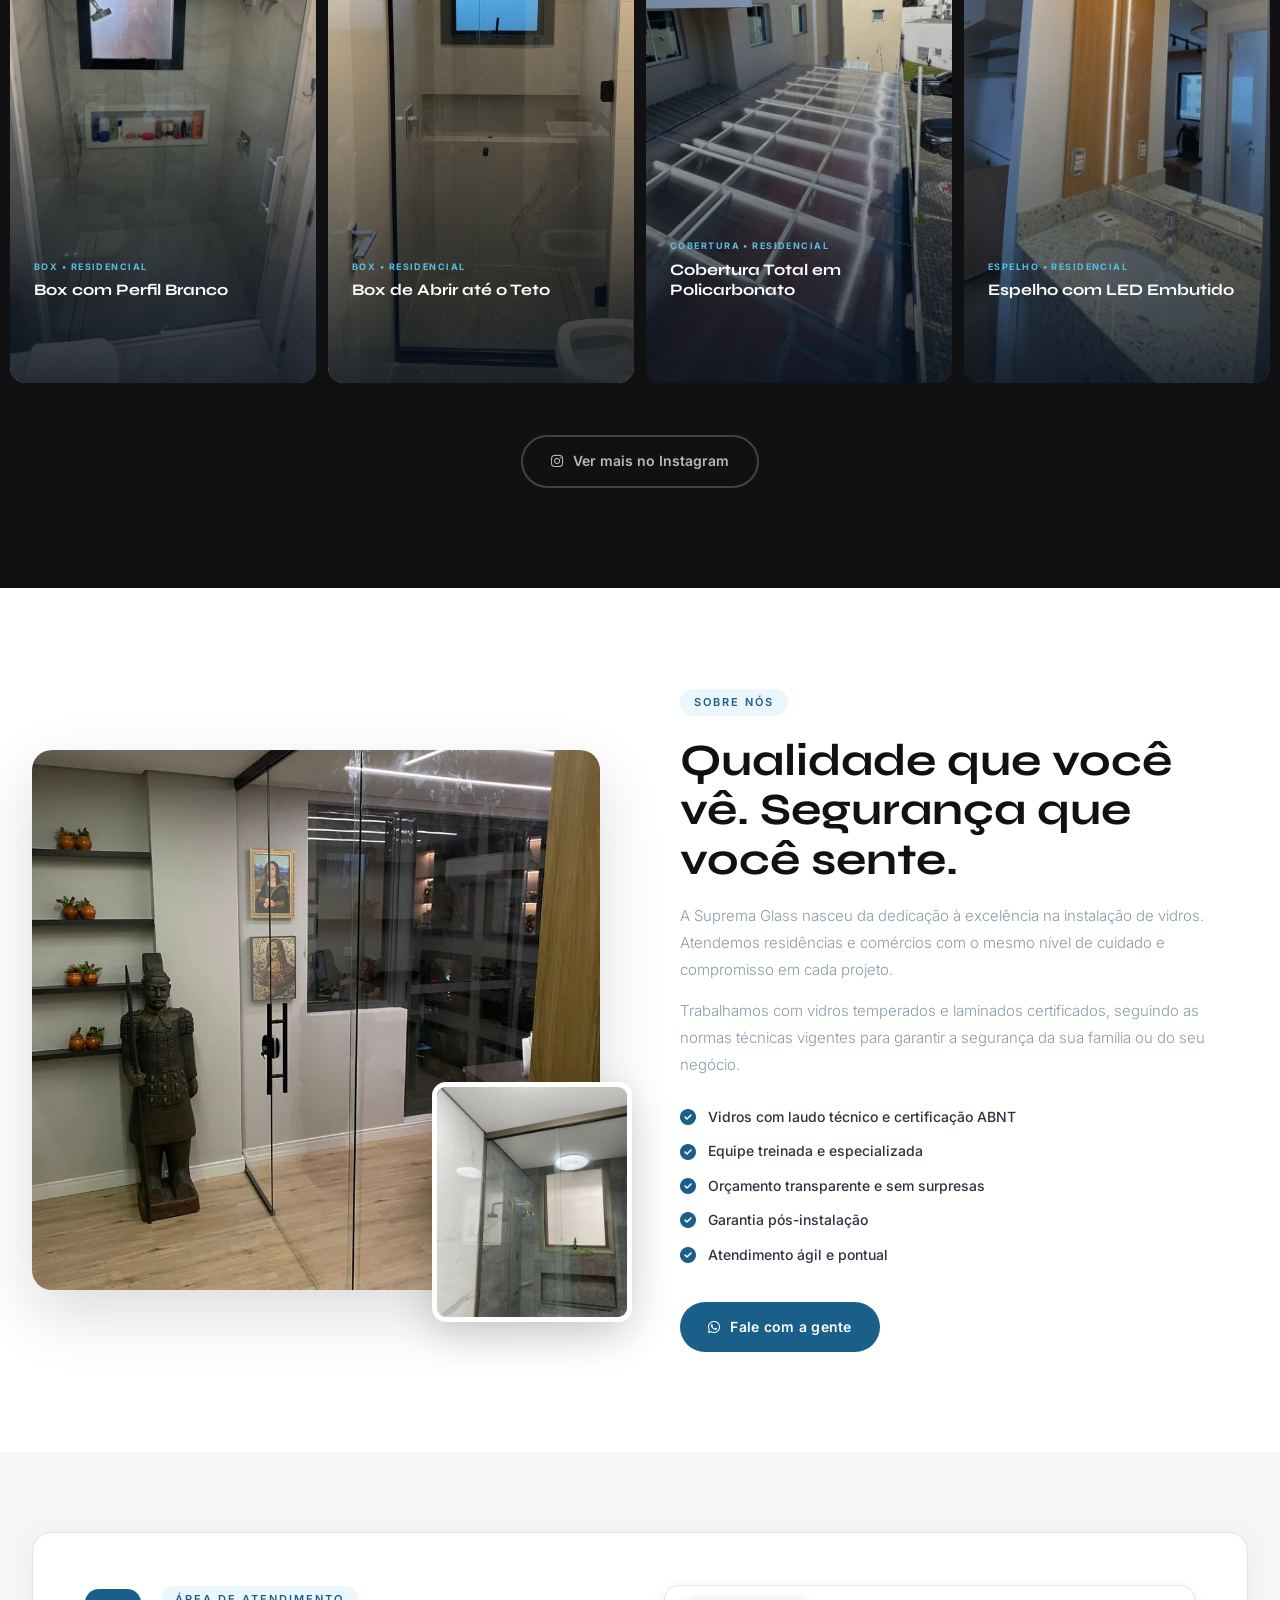
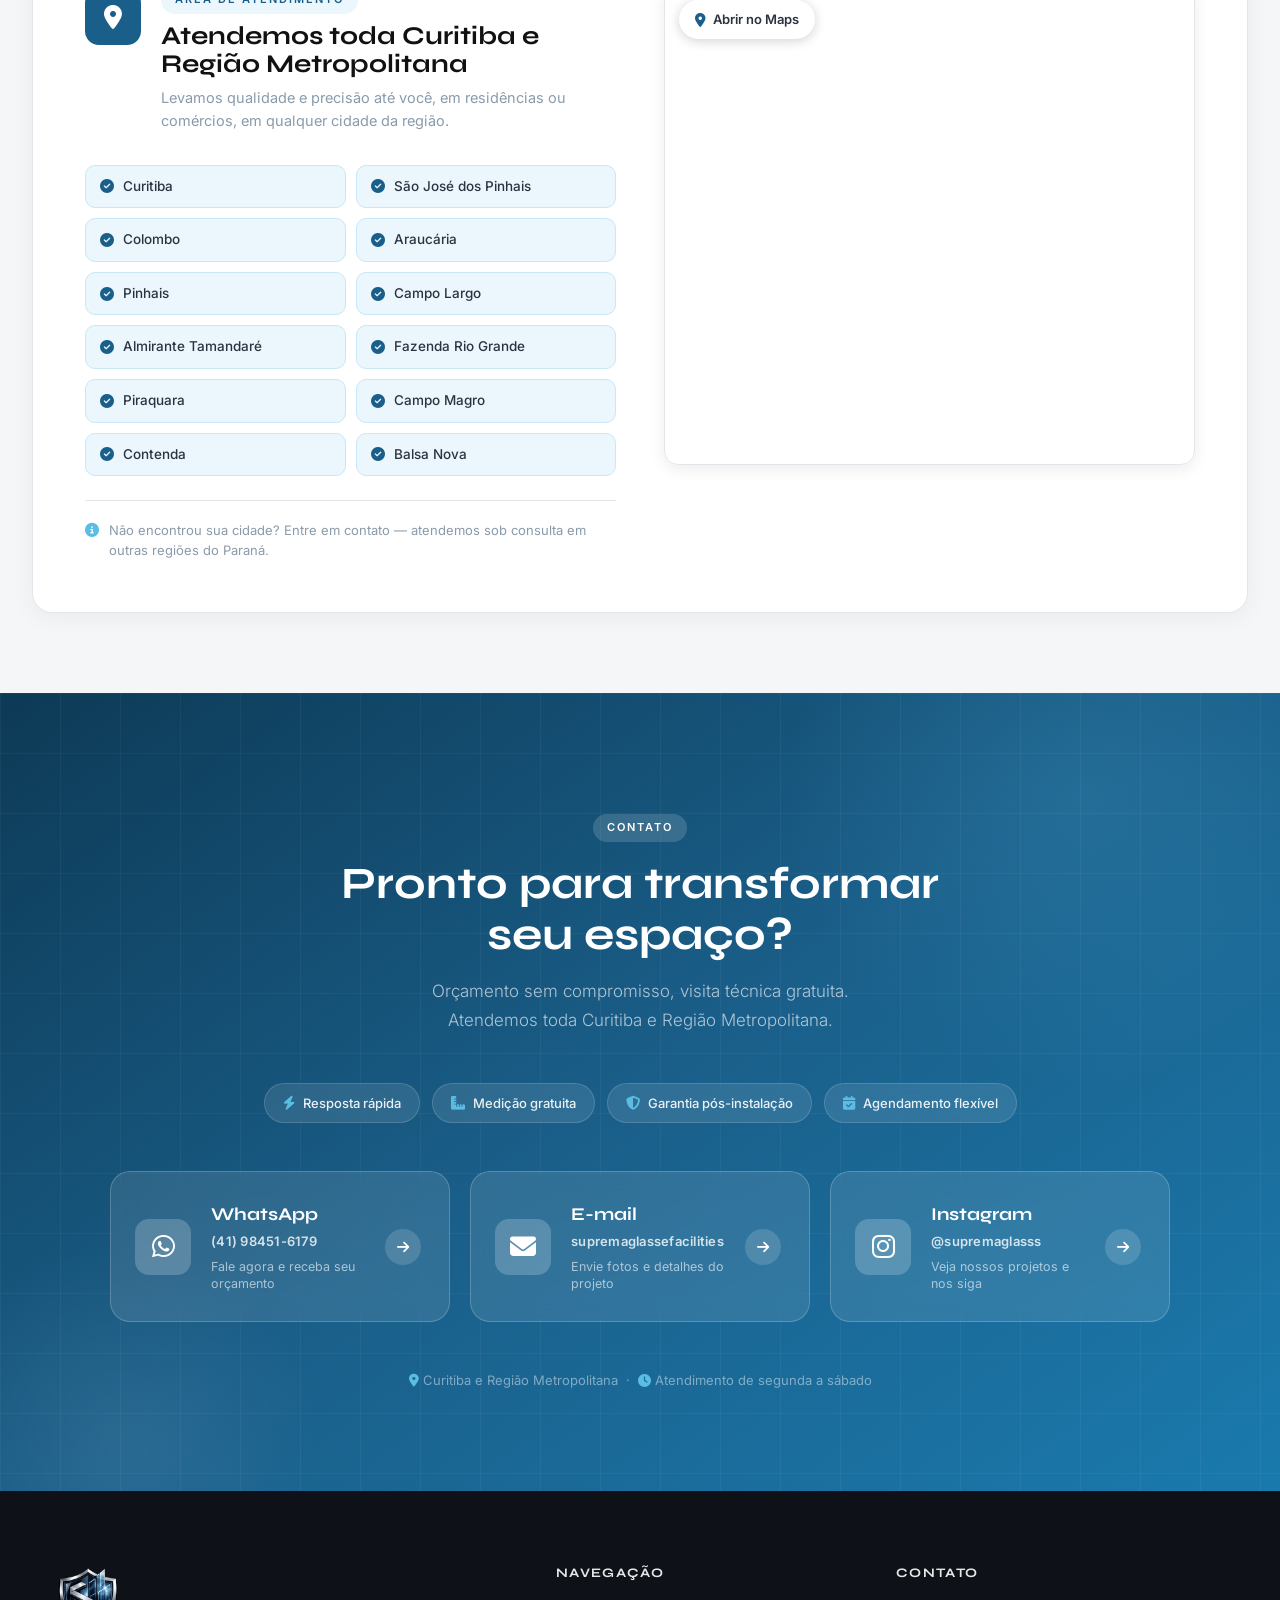
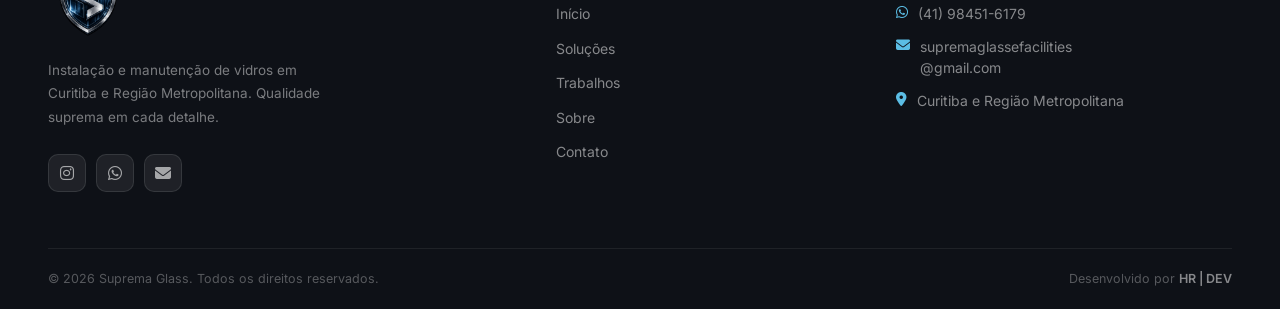
==== commit 3d3209da: "Update index.html" ====
--- a/index.html
+++ b/index.html
@@ -4,7 +4,7 @@
 <head>
     <meta charset="UTF-8">
     <meta name="viewport" content="width=device-width, initial-scale=1.0">
-    <title>Suprema Glass Group — Instalação de Vidros</title>
+    <title>Suprema Glass Company — Instalação de Vidros</title>
     <link rel="preconnect" href="https://fonts.googleapis.com">
     <link
         href="https://fonts.googleapis.com/css2?family=Syne:wght@400;600;700;800&family=Inter:wght@300;400;500;600&display=swap"
@@ -21,7 +21,7 @@
     <nav id="nav">
         <a href="#inicio" class="nav-logo">
             <img src="assets/img/logo/new-logo.png" alt="Suprema Glass">
-            <span class="nav-brand-text">SUPREMA<em> GLASS GROUP</em></span>
+            <span class="nav-brand-text">SUPREMA<em> GLASS</em></span>
         </a>
         <ul class="nav-links">
             <li><a href="#servicos">Soluções</a></li>
@@ -29,7 +29,7 @@
             <li><a href="#sobre">Sobre</a></li>
             <li><a href="#contato">Contato</a></li>
         </ul>
-        <a href="https://wa.me/5541984516179?text=Ol%C3%A1!%20Encontrei%20seu%20site%20e%20gostaria%20de%20tirar%20algumas%20d%C3%BAvidas%20sobre%20os%20servi%C3%A7os%20da%20Suprema%20Glass%20%26%20Facilities"
+        <a href="https://wa.me/5541984516179?text=Ol%C3%A1!%20Encontrei%20seu%20site%20e%20gostaria%20de%20tirar%20algumas%20d%C3%BAvidas%20sobre%20os%20servi%C3%A7os%20da%20Suprema%20Glass"
             class="nav-btn" target="_blank">
             <i class="fa-brands fa-whatsapp"></i> Orçamento
         </a>
@@ -46,7 +46,7 @@
             <li><a href="#sobre" class="mm-link">Sobre</a></li>
             <li><a href="#contato" class="mm-link">Contato</a></li>
         </ul>
-        <a href="https://wa.me/5541984516179?text=Ol%C3%A1!%20Encontrei%20seu%20site%20e%20gostaria%20de%20tirar%20algumas%20d%C3%BAvidas%20sobre%20os%20servi%C3%A7os%20da%20Suprema%20Glass%20%26%20Facilities"
+        <a href="https://wa.me/5541984516179?text=Ol%C3%A1!%20Encontrei%20seu%20site%20e%20gostaria%20de%20tirar%20algumas%20d%C3%BAvidas%20sobre%20os%20servi%C3%A7os%20da%20Suprema%20Glass"
             class="mm-cta" target="_blank">
             <i class="fa-brands fa-whatsapp"></i> Solicitar orçamento
         </a>
@@ -64,7 +64,7 @@
             <p>Box, coberturas, varandas e fachadas instaladas com precisão. Atendemos toda Curitiba e Região Metropolitana com qualidade suprema em cada detalhe.</p>
             </p>
             <div class="hero-actions">
-                <a href="https://wa.me/5541984516179?text=Ol%C3%A1!%20Encontrei%20seu%20site%20e%20gostaria%20de%20tirar%20algumas%20d%C3%BAvidas%20sobre%20os%20servi%C3%A7os%20da%20Suprema%20Glass%20%26%20Facilities"
+                <a href="https://wa.me/5541984516179?text=Ol%C3%A1!%20Encontrei%20seu%20site%20e%20gostaria%20de%20tirar%20algumas%20d%C3%BAvidas%20sobre%20os%20servi%C3%A7os%20da%20Suprema%20Glass"
                     class="btn-primary" target="_blank">
                     <i class="fa-brands fa-whatsapp"></i> Solicitar orçamento
                 </a>
@@ -346,7 +346,7 @@
                     <li><i class="fa-solid fa-circle-check"></i> Garantia pós-instalação</li>
                     <li><i class="fa-solid fa-circle-check"></i> Atendimento ágil e pontual</li>
                 </ul>
-                <a href="https://wa.me/5541984516179?text=Ol%C3%A1!%20Encontrei%20seu%20site%20e%20gostaria%20de%20tirar%20algumas%20d%C3%BAvidas%20sobre%20os%20servi%C3%A7os%20da%20Suprema%20Glass%20%26%20Facilities"
+                <a href="https://wa.me/5541984516179?text=Ol%C3%A1!%20Encontrei%20seu%20site%20e%20gostaria%20de%20tirar%20algumas%20d%C3%BAvidas%20sobre%20os%20servi%C3%A7os%20da%20Suprema%20Glass"
                     class="btn-primary" target="_blank">
                     <i class="fa-brands fa-whatsapp"></i> Fale com a gente
                 </a>
@@ -451,7 +451,7 @@
             <div class="contato-cards reveal">
 
                 <!-- WhatsApp — destaque principal -->
-                <a href="https://wa.me/5541984516179?text=Ol%C3%A1!%20Encontrei%20seu%20site%20e%20gostaria%20de%20tirar%20algumas%20d%C3%BAvidas%20sobre%20os%20servi%C3%A7os%20da%20Suprema%20Glass%20%26%20Facilities"
+                <a href="https://wa.me/5541984516179?text=Ol%C3%A1!%20Encontrei%20seu%20site%20e%20gostaria%20de%20tirar%20algumas%20d%C3%BAvidas%20sobre%20os%20servi%C3%A7os%20da%20Suprema%20Glass"
                     class="contato-card contato-card--wa" target="_blank">
                     <div class="contato-card-icon">
                         <i class="fa-brands fa-whatsapp"></i>
@@ -515,7 +515,7 @@
 
             <!-- Marca -->
             <div class="footer-brand">
-                <img src="assets/img/logo/new-logo.png" alt="Suprema Glass & Facilities">
+                <img src="assets/img/logo/new-logo.png" alt="Suprema Glass">
                 <p class="footer-brand-desc">Instalação e manutenção de vidros em Curitiba e Região Metropolitana. Qualidade suprema em cada detalhe.</p>
                 <!-- Redes sociais -->
                 <div class="footer-social">
@@ -569,7 +569,7 @@
 
         <!-- Rodapé final -->
         <div class="container footer-bottom">
-            <p>© 2026 Suprema Glass Group. Todos os direitos reservados.</p>
+            <p>© 2026 Suprema Glass. Todos os direitos reservados.</p>
             <p>Desenvolvido por <a href="https://hrdev.com.br/" target="_blank">HR | DEV</a></p>
         </div>
     </footer>
@@ -601,7 +601,7 @@
     </div>
 
     <!-- WhatsApp FAB -->
-    <a href="https://wa.me/5541984516179?text=Ol%C3%A1!%20Encontrei%20seu%20site%20e%20gostaria%20de%20tirar%20algumas%20d%C3%BAvidas%20sobre%20os%20servi%C3%A7os%20da%20Suprema%20Glass%20%26%20Facilities"
+    <a href="https://wa.me/5541984516179?text=Ol%C3%A1!%20Encontrei%20seu%20site%20e%20gostaria%20de%20tirar%20algumas%20d%C3%BAvidas%20sobre%20os%20servi%C3%A7os%20da%20Suprema%20Glass"
         class="wa-fab" target="_blank" aria-label="WhatsApp">
         <i class="fa-brands fa-whatsapp"></i>
     </a>
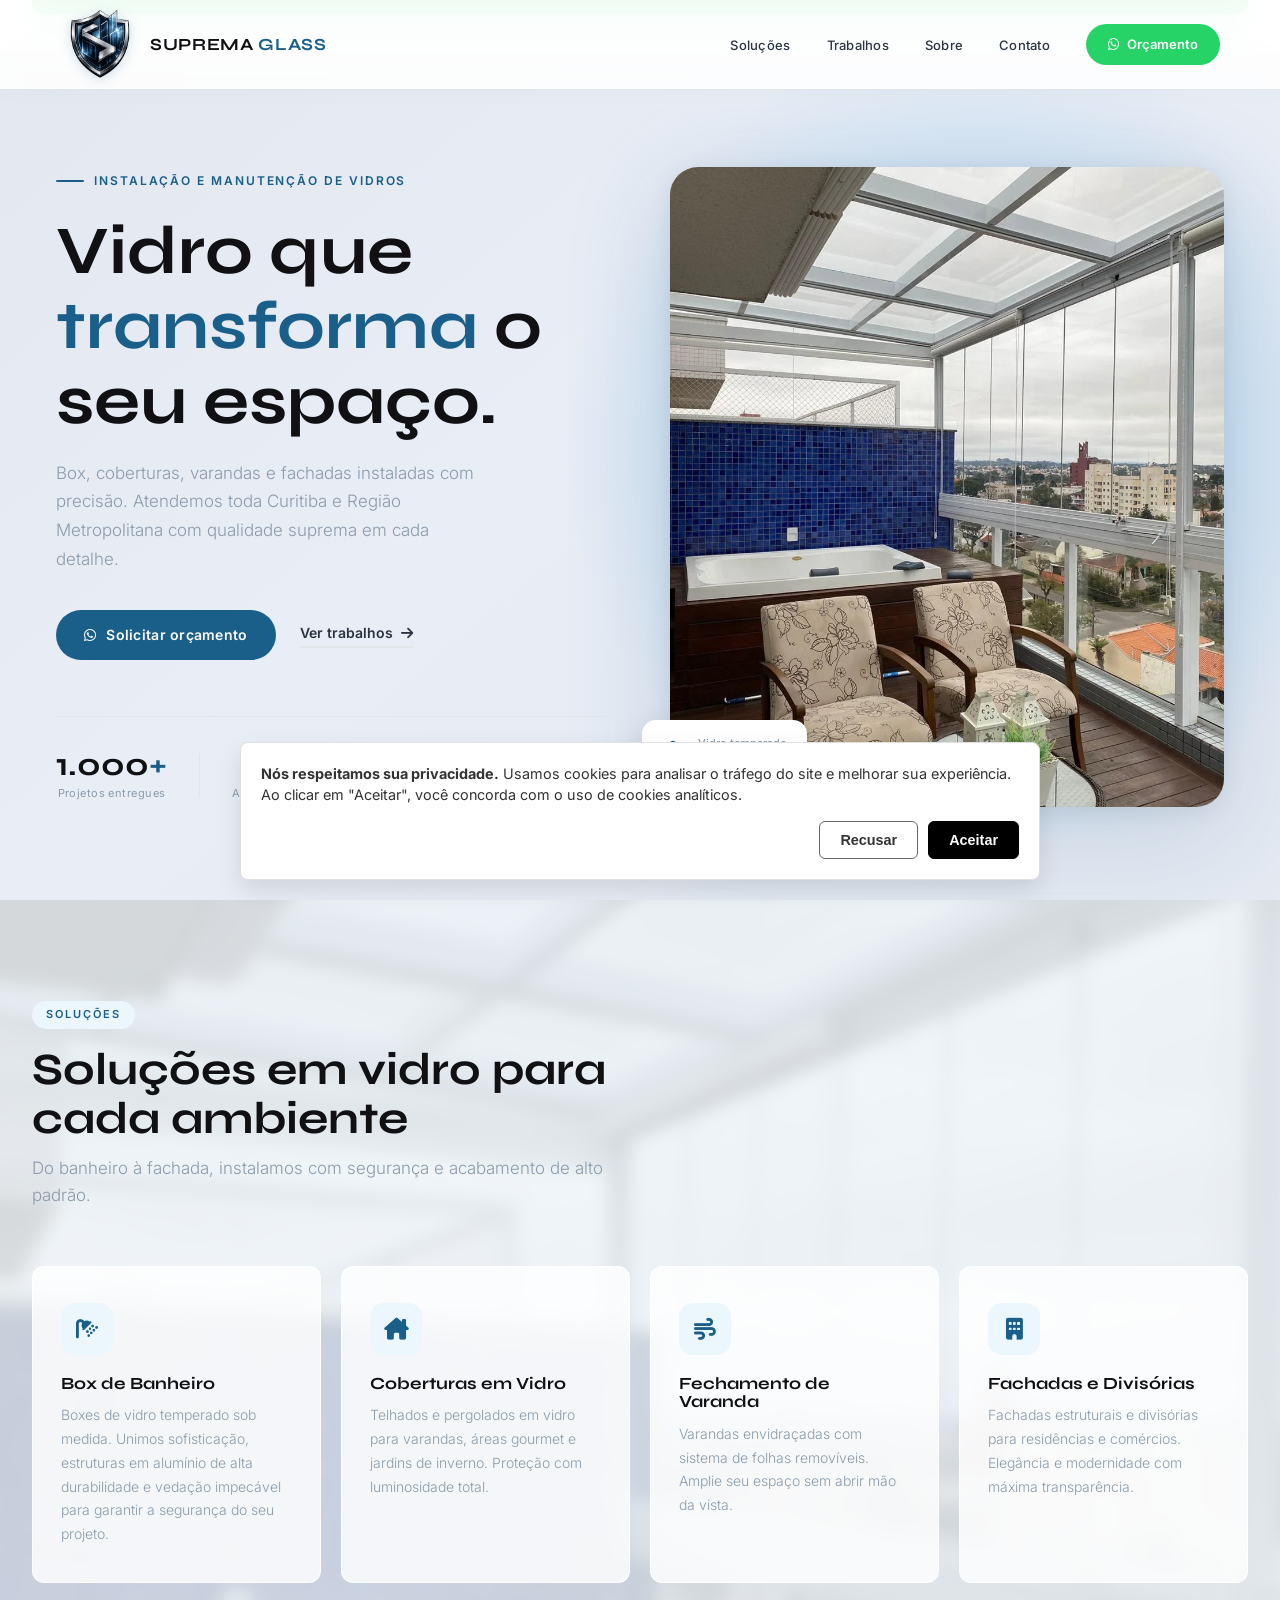
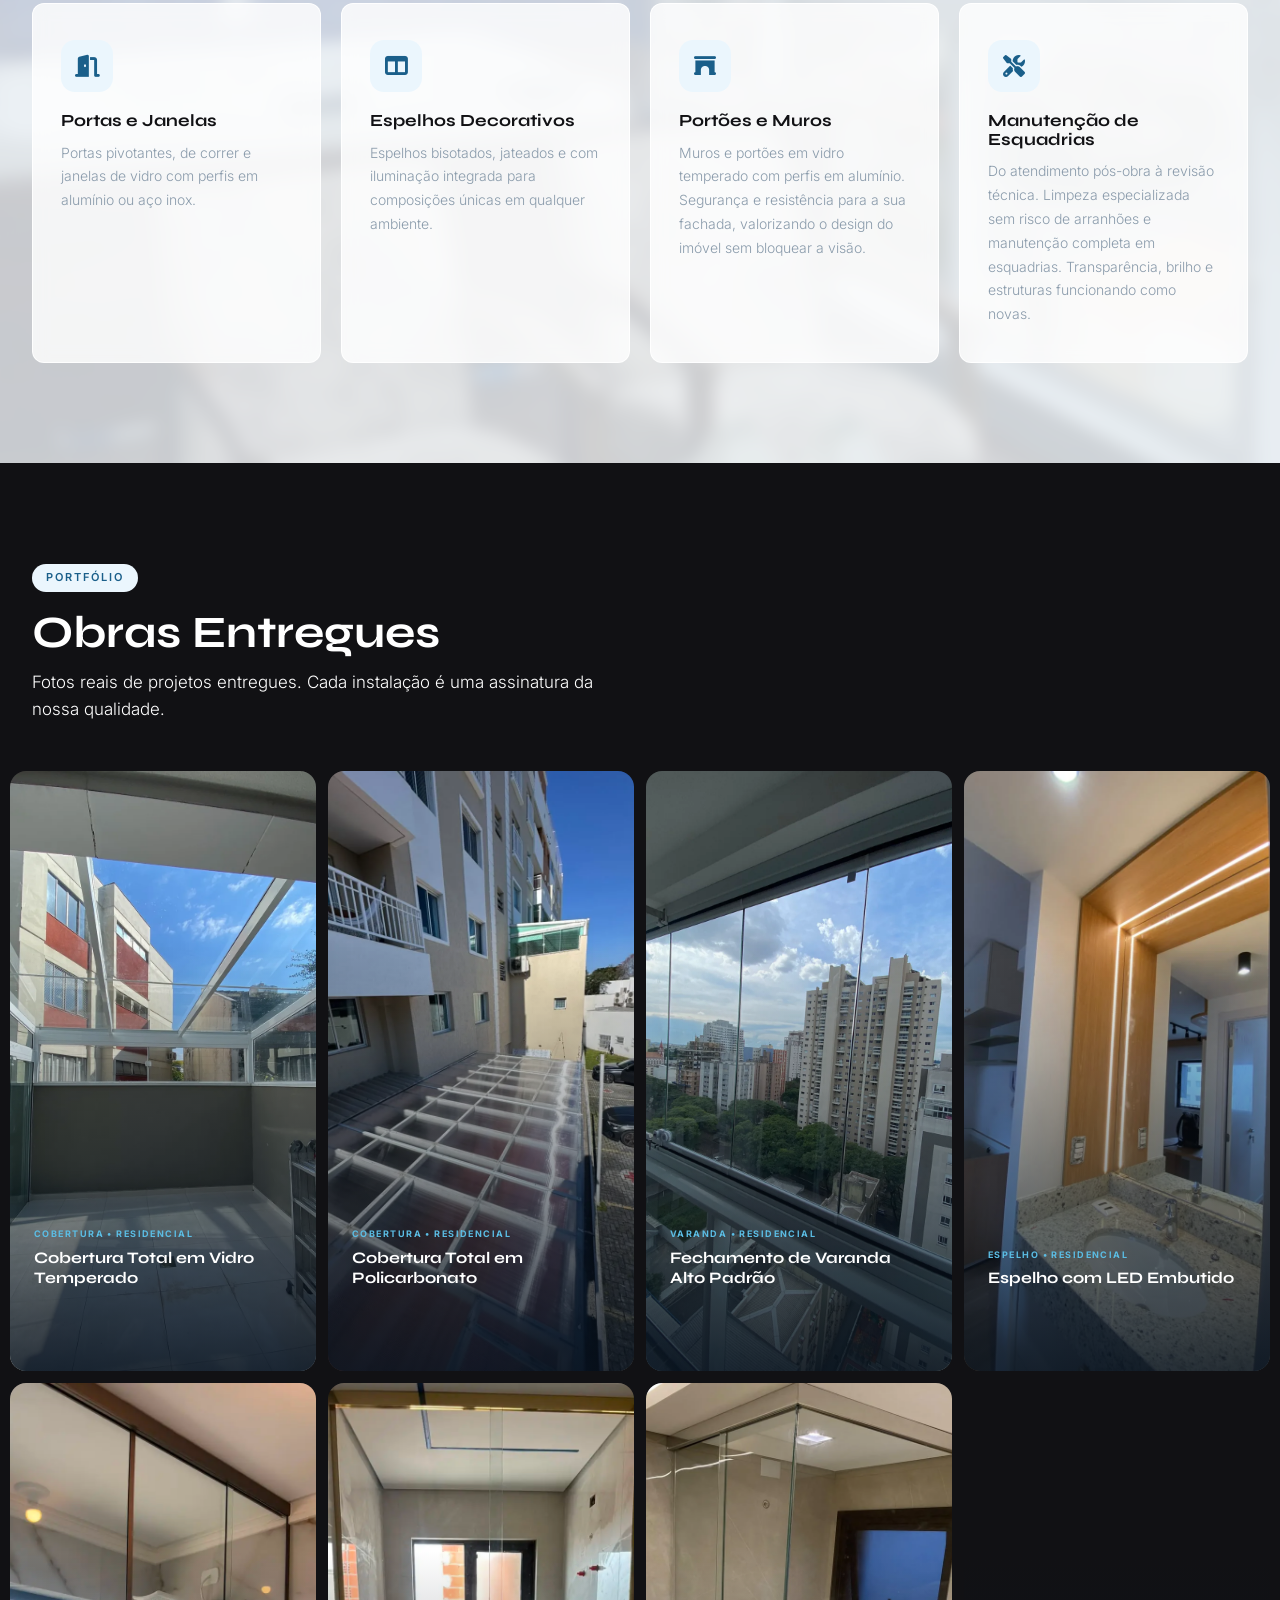
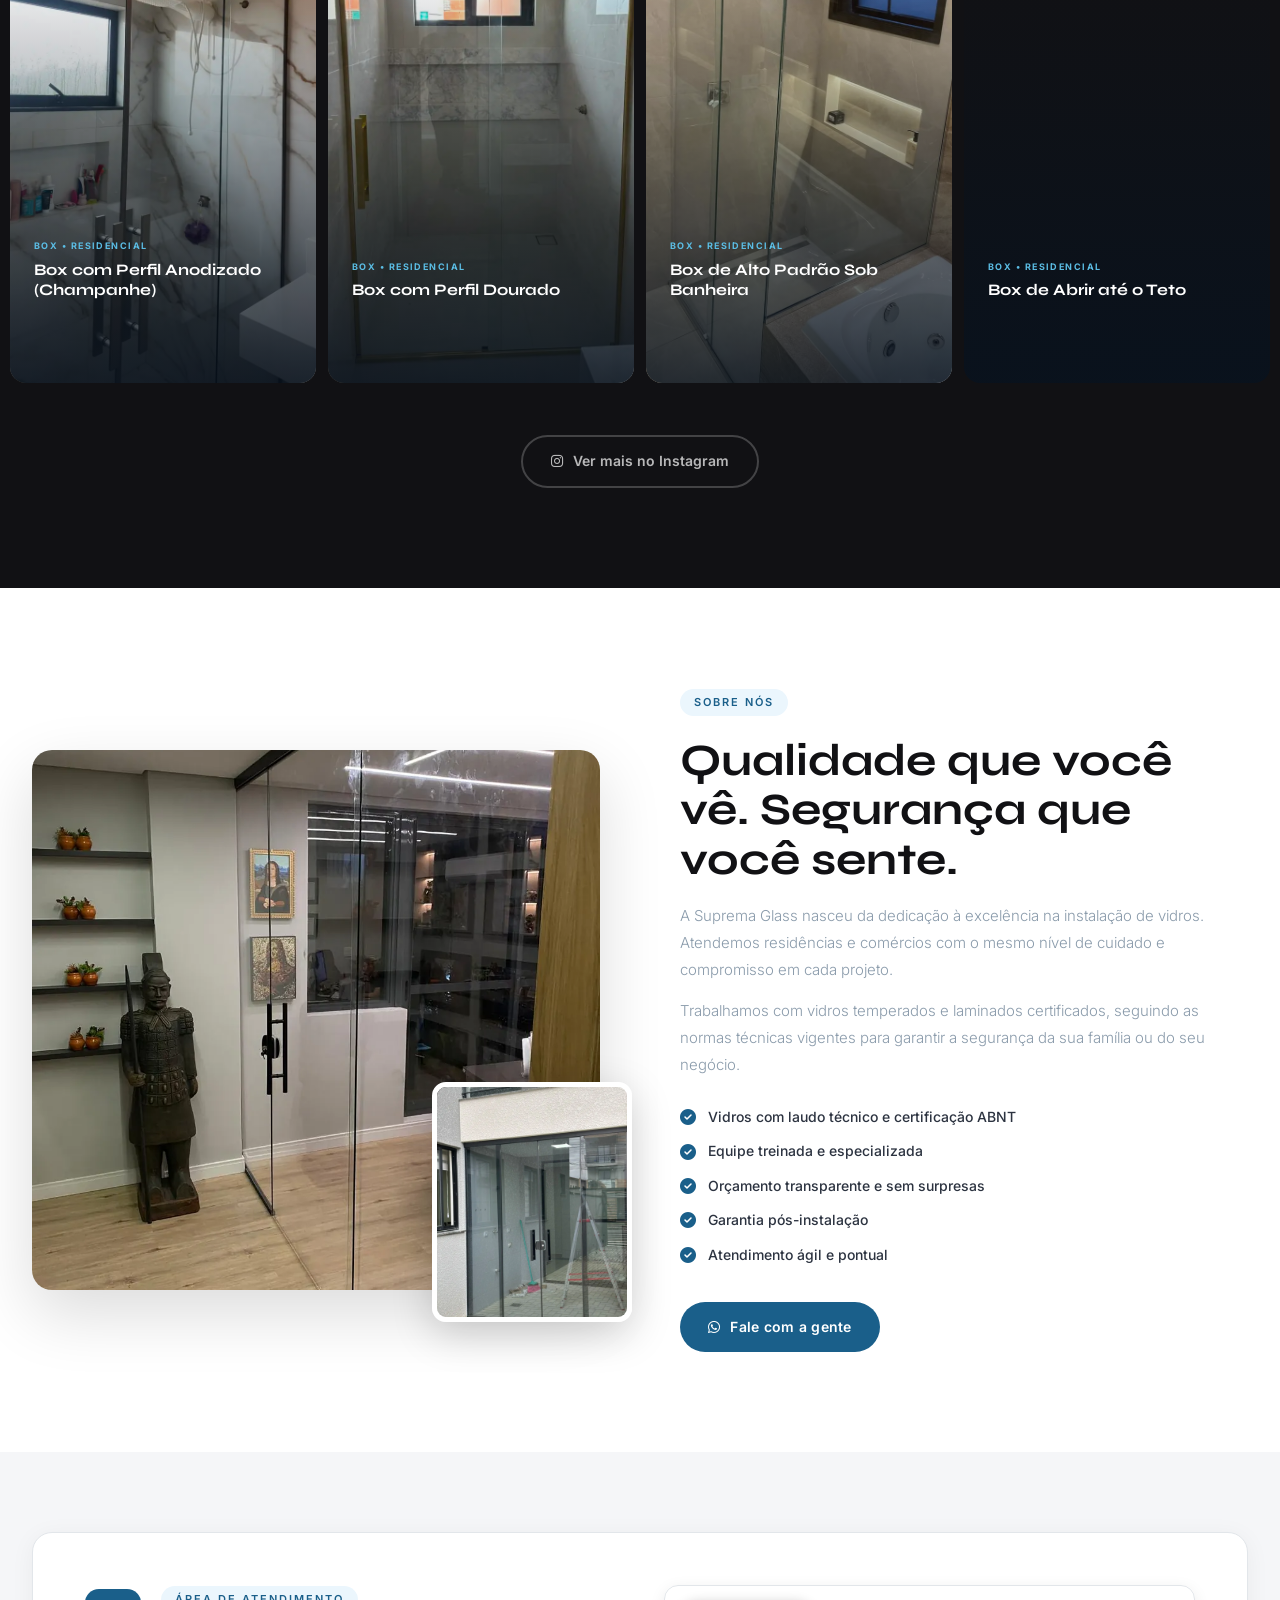
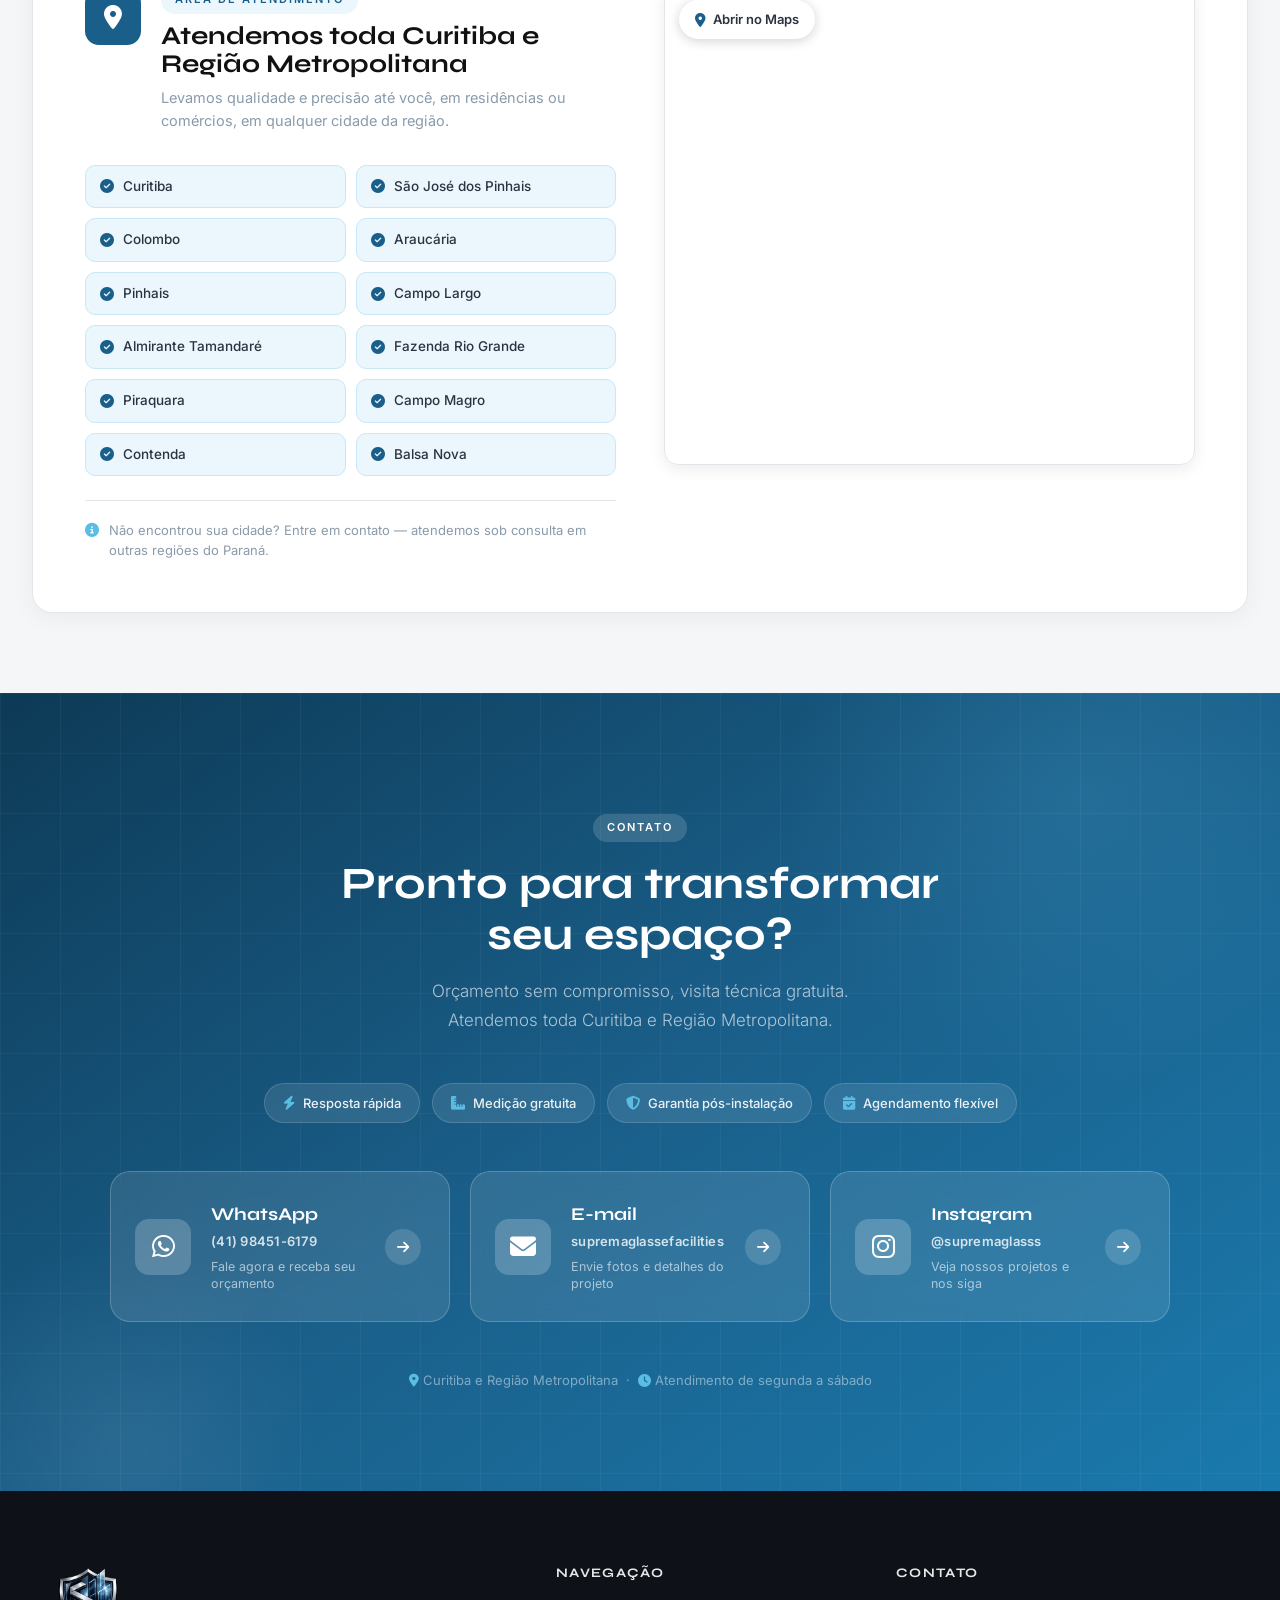
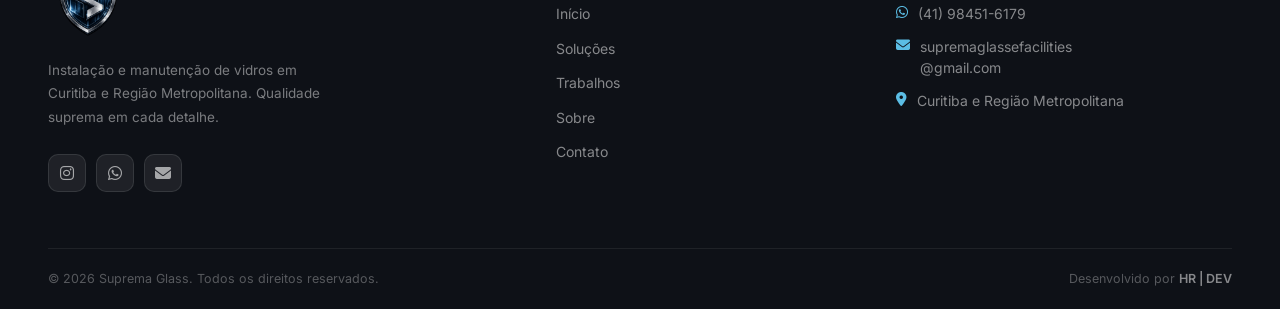
==== commit 786b59bf: "Falta Ajuste de ID google" ====
--- a/index.html
+++ b/index.html
@@ -4,15 +4,91 @@
 <head>
     <meta charset="UTF-8">
     <meta name="viewport" content="width=device-width, initial-scale=1.0">
-    <title>Suprema Glass Company — Instalação de Vidros</title>
+
+    <!-- ─── SEO Principal ─── -->
+    <title>Suprema Glass — Box de Banheiro, Fechamento de Varanda e Coberturas em Vidro em Curitiba</title>
+    <meta name="description" content="Instalação de box de banheiro, fechamento de varanda, coberturas em vidro, fachadas e espelhos em Curitiba e região metropolitana. Vidros temperados com perfis em alumínio e aço inox. Solicite um orçamento pelo WhatsApp.">
+    <meta name="google-site-verification" content="psm8z3hWG7rP5ah-yFhMajl5n4arvrsOPVbeZ8yA7SU">
+    <meta name="keywords" content="box de banheiro Curitiba, fechamento de varanda Curitiba, cobertura em vidro Curitiba, espelho bisotado, fachada de vidro, vidros temperados Curitiba, instalação de vidros Curitiba, box deslizante, box pivotante">
+    <meta name="robots" content="index, follow">
+    <meta name="author" content="Suprema Glass">
+    <link rel="canonical" href="https://supremaglassco.com.br/">
+
+    <!-- ─── Otimização de Conexões Externas ─── -->
     <link rel="preconnect" href="https://fonts.googleapis.com">
-    <link
-        href="https://fonts.googleapis.com/css2?family=Syne:wght@400;600;700;800&family=Inter:wght@300;400;500;600&display=swap"
-        rel="stylesheet">
-    <link rel="stylesheet" href="https://cdnjs.cloudflare.com/ajax/libs/font-awesome/6.5.2/css/all.min.css">
-        <link rel="preload" as="image" href="assets/img/services/webp/sacada(hero).webp" type="image/webp" fetchpriority="high">
+    <link rel="preconnect" href="https://fonts.gstatic.com" crossorigin>
+    <link rel="dns-prefetch" href="https://cdnjs.cloudflare.com">
+
+    <!-- ─── Open Graph (WhatsApp, Facebook) ─── -->
+    <meta property="og:type" content="website">
+    <meta property="og:url" content="https://supremaglassco.com.br/">
+    <meta property="og:title" content="Suprema Glass — Instalação de Vidros em Curitiba">
+    <meta property="og:description" content="Box de banheiro, fechamento de varanda, coberturas e fachadas em vidro temperado. Atendemos Curitiba e região metropolitana.">
+    <meta property="og:image" content="https://supremaglassco.com.br/assets/img/services/webp/Box-moderno-champagne.webp">
+    <meta property="og:image:width" content="1200">
+    <meta property="og:image:height" content="630">
+    <meta property="og:locale" content="pt_BR">
+    <meta property="og:site_name" content="Suprema Glass">
+
+    <!-- ─── Twitter Card ─── -->
+    <meta name="twitter:card" content="summary_large_image">
+    <meta name="twitter:title" content="Suprema Glass — Instalação de Vidros em Curitiba">
+    <meta name="twitter:description" content="Box de banheiro, fechamento de varanda, coberturas e fachadas em vidro temperado em Curitiba e região.">
+    <meta name="twitter:image" content="https://supremaglassco.com.br/assets/img/services/webp/varanda-fechada-cobertura-vidro-jacuzzi.webp">
+
+    <!-- ─── Schema.org — LocalBusiness Atualizado ─── -->
+    <script type="application/ld+json">
+    {
+      "@context": "https://schema.org",
+      "@type": "LocalBusiness",
+      "name": "Suprema Glass",
+      "description": "Instalação de box de banheiro, fechamento de varanda, coberturas em vidro, fachadas e espelhos em Curitiba e região metropolitana.",
+      "url": "https://supremaglassco.com.br",
+      "logo": "https://supremaglassco.com.br/assets/img/logo/new-logo.png",
+      "image": "https://supremaglassco.com.br/assets/img/services/webp/Box-moderno-champagne.webp",
+      "telephone": "+5541984516179",
+      "email": "supremaglassefacilities@gmail.com",
+      "sameAs": [
+        "https://www.instagram.com/supremaglasss"
+      ],
+      "address": {
+        "@type": "PostalAddress",
+        "addressLocality": "Curitiba",
+        "addressRegion": "PR",
+        "addressCountry": "BR"
+      },
+      "areaServed": {
+        "@type": "GeoCircle",
+        "geoMidpoint": {
+          "@type": "GeoCoordinates",
+          "latitude": -25.4284,
+          "longitude": -49.2733
+        },
+        "geoRadius": "300000"
+      },
+      "openingHoursSpecification": {
+        "@type": "OpeningHoursSpecification",
+        "dayOfWeek": ["Monday","Tuesday","Wednesday","Thursday","Friday","Saturday"],
+        "opens": "07:00",
+        "closes": "20:00"
+      },
+      "priceRange": "$$",
+      "hasMap": "https://www.google.com/maps?q=Curitiba,PR"
+    }
+    </script>
+
+    <!-- ─── Fontes e Ícones ─── -->
+    <link href="https://fonts.googleapis.com/css2?family=Syne:wght@400;600;700;800&family=Inter:wght@300;400;500;600&display=swap" rel="stylesheet">
+    <link rel="stylesheet" href="https://cdnjs.cloudflare.com/ajax/libs/font-awesome/6.5.2/css/all.min.css" media="print" onload="this.media='all'">
+    <noscript><link rel="stylesheet" href="https://cdnjs.cloudflare.com/ajax/libs/font-awesome/6.5.2/css/all.min.css"></noscript>
+
+    <!-- ─── Preload hero ─── -->
+    <link rel="preload" as="image" href="assets/img/services/webp/varanda-fechada-cobertura-vidro-jacuzzi.webp" type="image/webp" fetchpriority="high">
+
     <link rel="stylesheet" href="assets/style/style.css">
-    <link rel="shortcut icon" href="assets/img/logo/new-logo.png" type="image/x-icon">
+    <link rel="icon" type="image/x-icon" href="assets/img/logo/favicon.ico">
+    <link rel="icon" type="image/png" sizes="32x32" href="assets/img/logo/favicon-32x32.png">
+    <link rel="apple-touch-icon" sizes="180x180" href="assets/img/logo/apple-touch-icon.png">
 </head>
 
 <body>
@@ -20,7 +96,7 @@
     <!-- NAV -->
     <nav id="nav">
         <a href="#inicio" class="nav-logo">
-            <img src="assets/img/logo/new-logo.png" alt="Suprema Glass">
+            <img src="assets/img/logo/new-logo.png" alt="Suprema Glass" width="150" height="50">
             <span class="nav-brand-text">SUPREMA<em> GLASS</em></span>
         </a>
         <ul class="nav-links">
@@ -30,10 +106,10 @@
             <li><a href="#contato">Contato</a></li>
         </ul>
         <a href="https://wa.me/5541984516179?text=Ol%C3%A1!%20Encontrei%20seu%20site%20e%20gostaria%20de%20tirar%20algumas%20d%C3%BAvidas%20sobre%20os%20servi%C3%A7os%20da%20Suprema%20Glass"
-            class="nav-btn" target="_blank">
+            class="nav-btn" target="_blank" rel="noopener noreferrer">
             <i class="fa-brands fa-whatsapp"></i> Orçamento
         </a>
-        <button class="nav-hamburger" id="hamburger" aria-label="Menu">
+        <button class="nav-hamburger" id="hamburger" aria-label="Abrir Menu de Navegação">
             <span></span><span></span><span></span>
         </button>
     </nav>
@@ -47,7 +123,7 @@
             <li><a href="#contato" class="mm-link">Contato</a></li>
         </ul>
         <a href="https://wa.me/5541984516179?text=Ol%C3%A1!%20Encontrei%20seu%20site%20e%20gostaria%20de%20tirar%20algumas%20d%C3%BAvidas%20sobre%20os%20servi%C3%A7os%20da%20Suprema%20Glass"
-            class="mm-cta" target="_blank">
+            class="mm-cta" target="_blank" rel="noopener noreferrer">
             <i class="fa-brands fa-whatsapp"></i> Solicitar orçamento
         </a>
     </div>
@@ -57,52 +133,52 @@
         <div class="hero-card">
             <div class="hero-blob" id="heroBlob"></div>
             <section class="hero" id="inicio">
-        <div class="hero-left">
-            <div class="hero-tag">Instalação e manutenção de vidros</div>
-            <h1>Vidro que <span>transforma</span> o seu espaço.</h1>
-            <p>
-            <p>Box, coberturas, varandas e fachadas instaladas com precisão. Atendemos toda Curitiba e Região Metropolitana com qualidade suprema em cada detalhe.</p>
-            </p>
-            <div class="hero-actions">
-                <a href="https://wa.me/5541984516179?text=Ol%C3%A1!%20Encontrei%20seu%20site%20e%20gostaria%20de%20tirar%20algumas%20d%C3%BAvidas%20sobre%20os%20servi%C3%A7os%20da%20Suprema%20Glass"
-                    class="btn-primary" target="_blank">
-                    <i class="fa-brands fa-whatsapp"></i> Solicitar orçamento
-                </a>
-                <a href="#trabalhos" class="btn-link">Ver trabalhos <i class="fa-solid fa-arrow-right"></i></a>
-            </div>
-            <div class="hero-stats">
-                <div class="hero-stat">
-                    <strong>1.000<span>+</span></strong>
-                    <small>Projetos entregues</small>
-                </div>
-                <div class="hero-divider"></div>
-                <div class="hero-stat">
-                    <strong>5<span>+</span></strong>
-                    <small>Anos de experiência</small>
-                </div>
-                <div class="hero-divider"></div>
-                <div class="hero-stat">
-                    <strong>100<span>%</span></strong>
-                    <small>Garantia no serviço</small>
-                </div>
-            </div>
-        </div>
-        <div class="hero-right">
-            <div class="hero-img-wrap">
-                <img src="assets/img/services/webp/varanda-fechada-cobertura-vidro-jacuzzi.webp"
-                    alt="Box de vidro instalado pela Suprema Glass em Curitiba"
-                    class="hero-img"
-                    fetchpriority="high"
-                    decoding="async">
-                <div class="hero-img-badge">
-                    <i class="fa-solid fa-shield-halved"></i>
-                    <span>Vidro temperado<br>certificado</span>
-                </div>
-            </div>
-        </div>
+                <div class="hero-left">
+                    <div class="hero-tag">Instalação e manutenção de vidros</div>
+                    <h1>Vidro que <span>transforma</span> o seu espaço.</h1>
+                    <p>Box, coberturas, varandas e fachadas instaladas com precisão. Atendemos toda Curitiba e Região Metropolitana com qualidade suprema em cada detalhe.</p>
+                    <div class="hero-actions">
+                        <a href="https://wa.me/5541984516179?text=Ol%C3%A1!%20Encontrei%20seu%20site%20e%20gostaria%20de%20tirar%20algumas%20d%C3%BAvidas%20sobre%20os%20servi%C3%A7os%20da%20Suprema%20Glass"
+                            class="btn-primary" target="_blank" rel="noopener noreferrer">
+                            <i class="fa-brands fa-whatsapp"></i> Solicitar orçamento
+                        </a>
+                        <a href="#trabalhos" class="btn-link">Ver trabalhos <i class="fa-solid fa-arrow-right"></i></a>
+                    </div>
+                    <div class="hero-stats">
+                        <div class="hero-stat">
+                            <strong>1.000<span>+</span></strong>
+                            <small>Projetos entregues</small>
+                        </div>
+                        <div class="hero-divider"></div>
+                        <div class="hero-stat">
+                            <strong>5<span>+</span></strong>
+                            <small>Anos de experiência</small>
+                        </div>
+                        <div class="hero-divider"></div>
+                        <div class="hero-stat">
+                            <strong>100<span>%</span></strong>
+                            <small>Garantia no serviço</small>
+                        </div>
+                    </div>
+                </div>
+                <div class="hero-right">
+                    <div class="hero-img-wrap">
+                        <img src="assets/img/services/webp/varanda-fechada-cobertura-vidro-jacuzzi.webp"
+                            alt="Box de vidro instalado pela Suprema Glass em Curitiba"
+                            class="hero-img"
+                            width="600"
+                            height="800"
+                            fetchpriority="high"
+                            decoding="async">
+                        <div class="hero-img-badge">
+                            <i class="fa-solid fa-shield-halved"></i>
+                            <span>Vidro temperado<br>certificado</span>
+                        </div>
+                    </div>
+                </div>
             </section>
-        </div><!-- /hero-card -->
-    </div><!-- /hero-bg-wrap -->
+        </div>
+    </div>
 
     <!-- SERVIÇOS -->
     <section class="servicos" id="servicos">
@@ -113,50 +189,46 @@
                 <p>Do banheiro à fachada, instalamos com segurança e acabamento de alto padrão.</p>
             </div>
             <div class="servicos-grid">
-                <div class="servico-card reveal">
+                <article class="servico-card reveal">
                     <div class="servico-icon"><i class="fa-solid fa-shower"></i></div>
                     <h3>Box de Banheiro</h3>
                     <p>Boxes de vidro temperado sob medida. Unimos sofisticação, estruturas em alumínio de alta durabilidade e vedação impecável para garantir a segurança do seu projeto.</p>
-                </div>
-                <div class="servico-card reveal">
+                </article>
+                <article class="servico-card reveal">
                     <div class="servico-icon"><i class="fa-solid fa-house-chimney"></i></div>
                     <h3>Coberturas em Vidro</h3>
-                    <p>Telhados e pergolados em vidro para varandas, áreas gourmet e jardins de inverno. Proteção com
-                        luminosidade total.</p>
-                </div>
-                <div class="servico-card reveal">
+                    <p>Telhados e pergolados em vidro para varandas, áreas gourmet e jardins de inverno. Proteção com luminosidade total.</p>
+                </article>
+                <article class="servico-card reveal">
                     <div class="servico-icon"><i class="fa-solid fa-wind"></i></div>
                     <h3>Fechamento de Varanda</h3>
-                    <p>Varandas envidraçadas com sistema de folhas removíveis. Amplie seu espaço sem abrir mão da vista.
-                    </p>
-                </div>
-                <div class="servico-card reveal">
+                    <p>Varandas envidraçadas com sistema de folhas removíveis. Amplie seu espaço sem abrir mão da vista.</p>
+                </article>
+                <article class="servico-card reveal">
                     <div class="servico-icon"><i class="fa-solid fa-building"></i></div>
                     <h3>Fachadas e Divisórias</h3>
-                    <p>Fachadas estruturais e divisórias para residências e comércios. Elegância e modernidade com
-                        máxima transparência.</p>
-                </div>
-                <div class="servico-card reveal">
+                    <p>Fachadas estruturais e divisórias para residências e comércios. Elegância e modernidade com máxima transparência.</p>
+                </article>
+                <article class="servico-card reveal">
                     <div class="servico-icon"><i class="fa-solid fa-door-open"></i></div>
                     <h3>Portas e Janelas</h3>
                     <p>Portas pivotantes, de correr e janelas de vidro com perfis em alumínio ou aço inox.</p>
-                </div>
-                <div class="servico-card reveal">
+                </article>
+                <article class="servico-card reveal">
                     <div class="servico-icon"><i class="fa-solid fa-table-columns"></i></div>
                     <h3>Espelhos Decorativos</h3>
-                    <p>Espelhos bisotados, jateados e com iluminação integrada para composições únicas em qualquer
-                        ambiente.</p>
-                </div>
-                <div class="servico-card reveal">
+                    <p>Espelhos bisotados, jateados e com iluminação integrada para composições únicas em qualquer ambiente.</p>
+                </article>
+                <article class="servico-card reveal">
                     <div class="servico-icon"><i class="fa-solid fa-archway"></i></div>
                     <h3>Portões e Muros</h3>
                     <p>Muros e portões em vidro temperado com perfis em alumínio. Segurança e resistência para a sua fachada, valorizando o design do imóvel sem bloquear a visão.</p>
-                </div>
-                <div class="servico-card reveal">
+                </article>
+                <article class="servico-card reveal">
                     <div class="servico-icon"><i class="fa-solid fa-screwdriver-wrench"></i></div>
                     <h3>Manutenção de Esquadrias</h3>
                     <p>Do atendimento pós-obra à revisão técnica. Limpeza especializada sem risco de arranhões e manutenção completa em esquadrias. Transparência, brilho e estruturas funcionando como novas.</p>
-                </div>
+                </article>
             </div>
         </div>
     </section>
@@ -171,153 +243,153 @@
             </div>
         </div>
         <div class="gallery">
-            <div class="gallery-item portrait reveal"
-                data-img="assets/img/services/webp/box-pivotante-perfil-preto-marmore-marrom.webp"
+            <article class="gallery-item landscape reveal"
+                data-img="assets/img/services/webp/cobertura.webp"
+                data-tag="Cobertura • Residencial"
+                data-title="Cobertura Total em Vidro Temperado"
+                data-desc="Cobertura em vidro temperado instalada sobre área externa, proporcionando proteção total contra chuva sem bloquear a luminosidade natural. A estrutura em alumínio com pintura eletroestática garantindo durabilidade e resistência, ideal para áreas de lazer e gourmet."
+                data-details="Vidro temperado com pelicula de segurança • Estrutura em alumínio • Calha oculta">
+                <img src="assets/img/services/webp/cobertura.webp" alt="Cobertura em vidro com estrutura em alumínio" width="800" height="600" loading="lazy" decoding="async">
+                <div class="gallery-overlay">
+                    <div class="gallery-overlay-base">
+                        <span class="gallery-tag">Cobertura • Residencial</span>
+                        <h4>Cobertura Total em Vidro Temperado</h4>
+                    </div>
+                    <div class="gallery-hover-panel">
+                        <p>Vidro temperado com pelicula de segurança • Estrutura em alumínio • Calha oculta.</p>
+                        <span class="gallery-hover-btn">Ver projeto <i class="fa-solid fa-arrow-right"></i></span>
+                    </div>
+                </div>
+            </article>
+            <article class="gallery-item landscape reveal"
+                data-img="assets/img/services/webp/cobertura2.webp"
+                data-tag="Cobertura • Residencial"
+                data-title="Cobertura Total em Policarbonato"
+                data-desc="Cobertura em policarbonato alveolar com estrutura metálica, oferecendo excelente proteção UV e isolamento térmico. Ideal para garagens, áreas de serviço e corredores externos, com custo-benefício superior e instalação rápida."
+                data-details="Policarbonato alveolar 6mm • Estrutura metálica • Proteção UV total">
+                <img src="assets/img/services/webp/cobertura2.webp" alt="Cobertura em policarbonato com estrutura metálica" width="800" height="600" loading="lazy" decoding="async">
+                <div class="gallery-overlay">
+                    <div class="gallery-overlay-base">
+                        <span class="gallery-tag">Cobertura • Residencial</span>
+                        <h4>Cobertura Total em Policarbonato</h4>
+                    </div>
+                    <div class="gallery-hover-panel">
+                        <p>Policarbonato alveolar 6mm • Estrutura metálica • Proteção UV total.</p>
+                        <span class="gallery-hover-btn">Ver projeto <i class="fa-solid fa-arrow-right"></i></span>
+                    </div>
+                </div>
+            </article>
+            <article class="gallery-item landscape reveal"
+                data-img="assets/img/services/webp/varanda.webp"
+                data-tag="Varanda • Residencial"
+                data-title="Fechamento de Varanda Alto Padrão"
+                data-desc="Fechamento de varanda com vidro temperado de 10mm em sistema de correr, permitindo abertura total ou fechamento completo conforme o clima. O projeto valoriza a vista e integra o ambiente interno ao externo com elegância e funcionalidade."
+                data-details="Vidro temperado 8mm • Sistema de correr">
+                <img src="assets/img/services/webp/varanda.webp" alt="Fechamento de varanda com visão da cidade" width="800" height="600" loading="lazy" decoding="async">
+                <div class="gallery-overlay">
+                    <div class="gallery-overlay-base">
+                        <span class="gallery-tag">Varanda • Residencial</span>
+                        <h4>Fechamento de Varanda Alto Padrão</h4>
+                    </div>
+                    <div class="gallery-hover-panel">
+                        <p>Vidro temperado 8mm • Sistema de correr.</p>
+                        <span class="gallery-hover-btn">Ver projeto <i class="fa-solid fa-arrow-right"></i></span>
+                    </div>
+                </div>
+            </article>
+            <article class="gallery-item landscape reveal"
+                data-img="assets/img/services/webp/espelho-com-iluminacao-led-bancada-granito.webp"
+                data-tag="Espelho • Residencial"
+                data-title="Espelho com LED Embutido"
+                data-desc="Espelho de alto padrão com iluminação LED embutida nas bordas, criando um efeito de luz suave e uniforme ideal para maquiagem e ambientes de luxo. O acabamento com moldura invisível integra o espelho perfeitamente à parede."
+                data-details="Espelho bisotê de 8mm • LED frio 6500K • Moldura invisível embutida">
+                <img src="assets/img/services/webp/espelho-com-iluminacao-led-bancada-granito.webp" alt="Espelho com iluminação LED" width="800" height="600" loading="lazy" decoding="async">
+                <div class="gallery-overlay">
+                    <div class="gallery-overlay-base">
+                        <span class="gallery-tag">Espelho • Residencial</span>
+                        <h4>Espelho com LED Embutido</h4>
+                    </div>
+                    <div class="gallery-hover-panel">
+                        <p>Espelho bisotê de 8mm • LED frio 6500K • Moldura invisível embutida</p>
+                        <span class="gallery-hover-btn">Ver projeto <i class="fa-solid fa-arrow-right"></i></span>
+                    </div>
+                </div>
+            </article>
+            <article class="gallery-item portrait reveal"
+                data-img="assets/img/services/webp/Box-moderno-champagne.webp"
                 data-tag="Box • Residencial"
-                data-title="Box com Perfil Preto em Porcelanato"
-                data-desc="Instalação de box de banheiro com perfil em alumínio na cor preta fosca, combinando com revestimento em porcelanato escuro de alto brilho. O vidro temperado de 8mm garante segurança e transparência, enquanto os perfis slim criam uma estética contemporânea e sofisticada."
-                data-details="Vidro temperado 8mm • Perfil preto fosca • Porcelanato importado">
-                <img src="assets/img/services/webp/box-pivotante-perfil-preto-marmore-marrom.webp" alt="Box de banheiro com perfil preto e mármore">
+                data-title="Box com Perfil Anodizado (Champanhe)"
+                data-desc="Instalação de box de banheiro com perfil em alumínio anodizado Bronze 1001 (Champanhe), combinando elegância e sofisticação ao ambiente. O vidro temperado de 8mm proporciona segurança, resistência e excelente transparência, enquanto os perfis slim garantem um visual moderno, clean e contemporâneo."
+                data-details="Vidro temperado 8mm • Perfil alumínio anodizado Bronze 1001 (Champanhe) • Perfis slim • Acabamento de alto padrão">
+                <img src="assets/img/services/webp/Box-moderno-champagne.webp" alt="Box com Perfil Anodizado (Champanhe)" width="400" height="600" loading="lazy" decoding="async">
                 <div class="gallery-overlay">
                     <div class="gallery-overlay-base">
                         <span class="gallery-tag">Box • Residencial</span>
-                        <h4>Box com Perfil Preto em Porcelanato</h4>
+                        <h4>Box com Perfil Anodizado (Champanhe)</h4>
                     </div>
                     <div class="gallery-hover-panel">
-                        <p>Perfil preto fosca com vidro temperado 8mm sobre porcelanato importado.</p>
+                        <p>Vidro temperado 8mm • Perfil alumínio anodizado Bronze 1001 (Champanhe) • Perfis slim • Acabamento de alto padrão</p>
                         <span class="gallery-hover-btn">Ver projeto <i class="fa-solid fa-arrow-right"></i></span>
                     </div>
                 </div>
-            </div>
-            <div class="gallery-item portrait reveal"
+            </article>
+            <article class="gallery-item portrait reveal"
+                data-img="assets/img/services/webp/Box-moderno-dourado.webp"
+                data-tag="Box • Residencial"
+                data-title="Box com Perfil Dourado"
+                data-desc="Instalação de box de banheiro com perfil em alumínio na cor Gold, trazendo um acabamento sofisticado e elegante ao ambiente. O vidro temperado de 8mm proporciona segurança, resistência e excelente transparência, enquanto os perfis slim garantem um visual moderno, clean e contemporâneo."
+                data-details="Vidro temperado 8mm • Perfil alumínio Gold • Perfis slim • Acabamento de alto padrão">
+                <img src="assets/img/services/webp/Box-moderno-dourado.webp" alt="Box de banheiro com perfil dourado" width="400" height="600" loading="lazy" decoding="async">
+                <div class="gallery-overlay">
+                    <div class="gallery-overlay-base">
+                        <span class="gallery-tag">Box • Residencial</span>
+                        <h4>Box com Perfil Dourado</h4>
+                    </div>
+                    <div class="gallery-hover-panel">
+                        <p>Vidro temperado 8mm • Perfil alumínio Gold • Perfis slim • Acabamento de alto padrão</p>
+                        <span class="gallery-hover-btn">Ver projeto <i class="fa-solid fa-arrow-right"></i></span>
+                    </div>
+                </div>
+            </article>
+            <article class="gallery-item portrait reveal"
                 data-img="assets/img/services/webp/box-frameless-sem-perfil-banheiro-suite2.webp"
                 data-tag="Box • Residencial"
                 data-title="Box de Alto Padrão Sob Banheira"
                 data-desc="Apresentamos este projeto incrível de Box de Alto Padrão sob Banheira, desenvolvido para quem busca unir funcionalidade, elegância e um toque moderno ao ambiente."
                 data-details="Vidro temperado 8mm • Acabamento brilhante">
-                <img src="assets/img/services/webp/box-frameless-sem-perfil-banheiro-suite2.webp" alt="Box moderno cinza com iluminação LED">
+                <img src="assets/img/services/webp/box-frameless-sem-perfil-banheiro-suite2.webp" alt="Box moderno cinza com iluminação LED" width="400" height="600" loading="lazy" decoding="async">
                 <div class="gallery-overlay">
                     <div class="gallery-overlay-base">
                         <span class="gallery-tag">Box • Residencial</span>
                         <h4>Box de Alto Padrão Sob Banheira</h4>
                     </div>
                     <div class="gallery-hover-panel">
-                        <p>Iluminação LED no perfil superior com vidro translúcido para atmosfera relaxante.</p>
+                        <p>Vidro temperado 8mm • Acabamento brilhante</p>
                         <span class="gallery-hover-btn">Ver projeto <i class="fa-solid fa-arrow-right"></i></span>
                     </div>
                 </div>
-            </div>
-            <div class="gallery-item landscape reveal"
-                data-img="assets/img/services/webp/cobertura.webp"
-                data-tag="Cobertura • Residencial"
-                data-title="Cobertura Total em Vidro Temperado"
-                data-desc="Cobertura em vidro temperado instalada sobre área externa, proporcionando proteção total contra chuva sem bloquear a luminosidade natural. A estrutura em alumínio com pintura eletroestática garantindo durabilidade e resistência, ideal para áreas de lazer e gourmet."
-                data-details="Vidro temperado com pelicula de segurança • Estrutura em alumínio • Calha oculta">
-                <img src="assets/img/services/webp/cobertura.webp" alt="Cobertura em vidro com estrutura em alumínio">
-                <div class="gallery-overlay">
-                    <div class="gallery-overlay-base">
-                        <span class="gallery-tag">Cobertura • Residencial</span>
-                        <h4>Cobertura Total em Vidro Temperado</h4>
-                    </div>
-                    <div class="gallery-hover-panel">
-                        <p>Proteção total contra chuva sem bloquear luminosidade — estrutura em alumínio anodizado.</p>
-                        <span class="gallery-hover-btn">Ver projeto <i class="fa-solid fa-arrow-right"></i></span>
-                    </div>
-                </div>
-            </div>
-            <div class="gallery-item landscape reveal"
-                data-img="assets/img/services/webp/varanda.webp"
-                data-tag="Varanda • Residencial"
-                data-title="Fechamento de Varanda Alto Padrão"
-                data-desc="Fechamento de varanda com vidro temperado de 10mm em sistema de correr, permitindo abertura total ou fechamento completo conforme o clima. O projeto valoriza a vista e integra o ambiente interno ao externo com elegância e funcionalidade."
-                data-details="Vidro temperado 8mm • Sistema de correr">
-                <img src="assets/img/services/webp/varanda.webp" alt="Fechamento de varanda com visão da cidade">
-                <div class="gallery-overlay">
-                    <div class="gallery-overlay-base">
-                        <span class="gallery-tag">Varanda • Residencial</span>
-                        <h4>Fechamento de Varanda Alto Padrão</h4>
-                    </div>
-                    <div class="gallery-hover-panel">
-                        <p>Sistema de correr com vidro 8mm — abre totalmente ou fecha conforme o clima.</p>
-                        <span class="gallery-hover-btn">Ver projeto <i class="fa-solid fa-arrow-right"></i></span>
-                    </div>
-                </div>
-            </div>
-            <div class="gallery-item portrait reveal"
-                data-img="assets/img/services/webp/box-pivotante-frameless-marmore-verde.webp"
-                data-tag="Box • Residencial"
-                data-title="Box com Perfil Branco"
-                data-desc="Combinação sofisticada de box com perfis em alumínio branco em revestimento em porcelanato. O contraste entre o metal e as veias do porcelanato resulta em um banheiro de alto padrão com personalidade única e requintada."
-                data-details="Vidro temperado 8mm • Perfil branco • Revestimento em porcelanato">
-                <img src="assets/img/services/webp/box-pivotante-frameless-marmore-verde.webp" alt="Box de banheiro com perfil branco e porcelanato">
-                <div class="gallery-overlay">
-                    <div class="gallery-overlay-base">
-                        <span class="gallery-tag">Box • Residencial</span>
-                        <h4>Box com Perfil Branco</h4>
-                    </div>
-                    <div class="gallery-hover-panel">
-                        <p>Contraste entre alumínio branco e veias do porcelanato — resultado de alto padrão.</p>
-                        <span class="gallery-hover-btn">Ver projeto <i class="fa-solid fa-arrow-right"></i></span>
-                    </div>
-                </div>
-            </div>
-            <div class="gallery-item portrait reveal"
+            </article>
+            <article class="gallery-item portrait reveal"
                 data-img="assets/img/services/webp/box4.webp"
                 data-tag="Box • Residencial"
                 data-title="Box de Abrir até o Teto"
                 data-desc="Box com abertura total do piso ao teto, maximizando o aproveitamento do espaço e criando uma sensação de amplitude. O sistema de abertura articulada permite ventilação eficiente e facilita a limpeza, com acabamento em perfil slim discreto."
                 data-details="Vidro temperado 8mm • Piso ao teto • Sistema de fechamento automático">
-                <img src="assets/img/services/webp/box4.webp" alt="Box moderno cinza com iluminação LED">
+                <img src="assets/img/services/webp/box4.webp" alt="Box moderno cinza com iluminação LED" width="400" height="600" loading="lazy" decoding="async">
                 <div class="gallery-overlay">
                     <div class="gallery-overlay-base">
                         <span class="gallery-tag">Box • Residencial</span>
                         <h4>Box de Abrir até o Teto</h4>    
                     </div>
                     <div class="gallery-hover-panel">
-                        <p>Piso ao teto com sistema articulado — máxima ventilação e sensação de amplitude.</p>
+                        <p>Vidro temperado 8mm • Piso ao teto • Sistema de fechamento automático</p>
                         <span class="gallery-hover-btn">Ver projeto <i class="fa-solid fa-arrow-right"></i></span>
                     </div>
                 </div>
-            </div>
-            <div class="gallery-item landscape reveal"
-                data-img="assets/img/services/webp/cobertura2.webp"
-                data-tag="Cobertura • Residencial"
-                data-title="Cobertura Total em Policarbonato"
-                data-desc="Cobertura em policarbonato alveolar com estrutura metálica, oferecendo excelente proteção UV e isolamento térmico. Ideal para garagens, áreas de serviço e corredores externos, com custo-benefício superior e instalação rápida."
-                data-details="Policarbonato alveolar 6mm • Estrutura metálica • Proteção UV total">
-                <img src="assets/img/services/webp/cobertura2.webp" alt="Cobertura em vidro com estrutura em alumínio">
-                <div class="gallery-overlay">
-                    <div class="gallery-overlay-base">
-                        <span class="gallery-tag">Cobertura • Residencial</span>
-                        <h4>Cobertura Total em Policarbonato</h4>
-                    </div>
-                    <div class="gallery-hover-panel">
-                        <p>Proteção UV total com policarbonato alveolar 8mm e estrutura metálica resistente.</p>
-                        <span class="gallery-hover-btn">Ver projeto <i class="fa-solid fa-arrow-right"></i></span>
-                    </div>
-                </div>
-            </div>
-            <div class="gallery-item landscape reveal"
-                data-img="assets/img/services/webp/espelho-com-iluminacao-led-bancada-granito.webp"
-                data-tag="Espelho • Residencial"
-                data-title="Espelho com LED Embutido"
-                data-desc="Espelho de alto padrão com iluminação LED embutida nas bordas, criando um efeito de luz suave e uniforme ideal para maquiagem e ambientes de luxo. O acabamento com moldura invisível integra o espelho perfeitamente à parede."
-                data-details="Espelho bisotê de 8mm • LED frio 6500K • Moldura invisível embutida">
-                <img src="assets/img/services/webp/espelho-com-iluminacao-led-bancada-granito.webp" alt="Fechamento de varanda com visão da cidade">
-                <div class="gallery-overlay">
-                    <div class="gallery-overlay-base">
-                        <span class="gallery-tag">Espelho • Residencial</span>
-                        <h4>Espelho com LED Embutido</h4>
-                    </div>
-                    <div class="gallery-hover-panel">
-                        <p>LED frio 6500K embutido nas bordas com moldura invisível integrada à parede.</p>
-                        <span class="gallery-hover-btn">Ver projeto <i class="fa-solid fa-arrow-right"></i></span>
-                    </div>
-                </div>
-            </div>
+            </article>
         </div>
         <div class="gallery-cta">
-            <a href="https://www.instagram.com/supremaglasss/" target="_blank" class="btn-outline">
+            <a href="https://www.instagram.com/supremaglasss/" target="_blank" rel="noopener noreferrer" class="btn-outline">
                 <i class="fa-brands fa-instagram"></i> Ver mais no Instagram
             </a>
         </div>
@@ -328,8 +400,8 @@
         <div class="container sobre-grid">
             <div class="sobre-img-col reveal">
                 <div class="sobre-img-stack">
-                    <img src="assets/img/services/webp/Porta(sobre).webp" alt="Trabalho Suprema Glass" class="sobre-img-main">
-                    <img src="assets/img/services/webp/box-deslizante-perfil-bronze-marmore-escuro.webp" alt="Box instalado" class="sobre-img-secondary">
+                    <img src="assets/img/services/webp/Porta(sobre).webp" alt="Trabalho Suprema Glass" class="sobre-img-main" width="500" height="700" loading="lazy" decoding="async">
+                    <img src="assets/img/services/webp/porta_escura.webp" alt="Detalhe de instalação Suprema Glass" class="sobre-img-secondary" width="300" height="400" loading="lazy" decoding="async">
                 </div>
             </div>
             <div class="sobre-content reveal">
@@ -347,7 +419,7 @@
                     <li><i class="fa-solid fa-circle-check"></i> Atendimento ágil e pontual</li>
                 </ul>
                 <a href="https://wa.me/5541984516179?text=Ol%C3%A1!%20Encontrei%20seu%20site%20e%20gostaria%20de%20tirar%20algumas%20d%C3%BAvidas%20sobre%20os%20servi%C3%A7os%20da%20Suprema%20Glass"
-                    class="btn-primary" target="_blank">
+                    class="btn-primary" target="_blank" rel="noopener noreferrer">
                     <i class="fa-brands fa-whatsapp"></i> Fale com a gente
                 </a>
             </div>
@@ -359,7 +431,6 @@
         <div class="container">
             <div class="cobertura-inner reveal">
                 <div class="cobertura-layout">
-
                     <!-- Coluna esquerda: texto + cidades -->
                     <div class="cobertura-left">
                         <div class="cobertura-header">
@@ -386,14 +457,14 @@
                         </div>
                         <p class="cobertura-obs"><i class="fa-solid fa-circle-info"></i> Não encontrou sua cidade? Entre em contato — atendemos sob consulta em outras regiões do Paraná.</p>
                     </div>
-
                     <!-- Coluna direita: mapa -->
                     <div class="cobertura-map">
                         <div class="cobertura-map-overlay" id="mapOverlay">
-                            <a href="https://www.google.com/maps/search/Curitiba+e+Região+Metropolitana/@-25.4284,-49.2731,10z" target="_blank" class="cobertura-map-btn">
+                            <a href="https://www.google.com/maps/search/Curitiba+e+Região+Metropolitana/@-25.4284,-49.2731,10z" target="_blank" rel="noopener noreferrer" class="cobertura-map-btn">
                                 <i class="fa-solid fa-location-dot"></i> Abrir no Maps
                             </a>
                         </div>
+                        <!-- Adição de title ao iframe para acessibilidade e validação Lighthouse -->
                         <iframe
                             src="https://www.google.com/maps/embed?pb=!1m14!1m12!1m3!1d220975!2d-49.2731!3d-25.4284!2m3!1f0!2f0!3f0!3m2!1i1024!2i768!4f13.1!5e0!3m2!1spt-BR!2sbr!4v1690000000000!5m2!1spt-BR!2sbr"
                             width="100%"
@@ -402,10 +473,9 @@
                             allowfullscreen=""
                             loading="lazy"
                             referrerpolicy="no-referrer-when-downgrade"
-                            title="Região Metropolitana de Curitiba">
+                            title="Mapa de cobertura da Suprema Glass na Região Metropolitana de Curitiba">
                         </iframe>
                     </div>
-
                 </div>
             </div>
         </div>
@@ -413,21 +483,18 @@
 
     <!-- CTA / CONTATO -->
     <section class="contato" id="contato">
-        <!-- Elementos decorativos de fundo -->
         <div class="contato-bg-circle contato-bg-circle--1"></div>
         <div class="contato-bg-circle contato-bg-circle--2"></div>
         <div class="contato-bg-grid"></div>
 
         <div class="container contato-wrap">
 
-            <!-- Cabeçalho centralizado -->
             <div class="contato-header reveal">
                 <div class="section-tag light">Contato</div>
                 <h2>Pronto para transformar<br>seu espaço?</h2>
                 <p>Orçamento sem compromisso, visita técnica gratuita.<br>Atendemos toda Curitiba e Região Metropolitana.</p>
             </div>
 
-            <!-- Cards de diferenciais -->
             <div class="contato-diferenciais reveal">
                 <div class="contato-dif">
                     <i class="fa-solid fa-bolt"></i>
@@ -446,13 +513,10 @@
                     <span>Agendamento flexível</span>
                 </div>
             </div>
-
-            <!-- Cards de canais -->
             <div class="contato-cards reveal">
 
-                <!-- WhatsApp — destaque principal -->
                 <a href="https://wa.me/5541984516179?text=Ol%C3%A1!%20Encontrei%20seu%20site%20e%20gostaria%20de%20tirar%20algumas%20d%C3%BAvidas%20sobre%20os%20servi%C3%A7os%20da%20Suprema%20Glass"
-                    class="contato-card contato-card--wa" target="_blank">
+                    class="contato-card contato-card--wa" target="_blank" rel="noopener noreferrer">
                     <div class="contato-card-icon">
                         <i class="fa-brands fa-whatsapp"></i>
                     </div>
@@ -466,7 +530,6 @@
                     </div>
                 </a>
 
-                <!-- E-mail -->
                 <a href="mailto:supremaglassefacilities@gmail.com" class="contato-card contato-card--email">
                     <div class="contato-card-icon">
                         <i class="fa-solid fa-envelope"></i>
@@ -481,8 +544,7 @@
                     </div>
                 </a>
 
-                <!-- Instagram -->
-                <a href="https://www.instagram.com/supremaglasss/" class="contato-card contato-card--ig" target="_blank">
+                <a href="https://www.instagram.com/supremaglasss/" class="contato-card contato-card--ig" target="_blank" rel="noopener noreferrer">
                     <div class="contato-card-icon">
                         <i class="fa-brands fa-instagram"></i>
                     </div>
@@ -498,7 +560,6 @@
 
             </div>
 
-            <!-- Nota de rodapé da seção -->
             <p class="contato-nota reveal">
                 <span class="contato-nota-item"><i class="fa-solid fa-location-dot"></i> Curitiba e Região Metropolitana</span>
                 <span class="contato-nota-sep">·</span>
@@ -510,19 +571,16 @@
 
     <!-- FOOTER -->
     <footer class="footer">
-        <!-- Topo do footer: logo + colunas -->
         <div class="container footer-top">
 
-            <!-- Marca -->
             <div class="footer-brand">
-                <img src="assets/img/logo/new-logo.png" alt="Suprema Glass">
+                <img src="assets/img/logo/new-logo.png" alt="Suprema Glass" width="150" height="50" loading="lazy">
                 <p class="footer-brand-desc">Instalação e manutenção de vidros em Curitiba e Região Metropolitana. Qualidade suprema em cada detalhe.</p>
-                <!-- Redes sociais -->
                 <div class="footer-social">
-                    <a href="https://www.instagram.com/supremaglasss/" target="_blank" aria-label="Instagram">
+                    <a href="https://www.instagram.com/supremaglasss/" target="_blank" rel="noopener noreferrer" aria-label="Instagram">
                         <i class="fa-brands fa-instagram"></i>
                     </a>
-                    <a href="https://wa.me/5541984516179" target="_blank" aria-label="WhatsApp">
+                    <a href="https://wa.me/5541984516179" target="_blank" rel="noopener noreferrer" aria-label="WhatsApp">
                         <i class="fa-brands fa-whatsapp"></i>
                     </a>
                     <a href="mailto:supremaglassefacilities@gmail.com" aria-label="E-mail">
@@ -531,7 +589,6 @@
                 </div>
             </div>
 
-            <!-- Coluna: Navegação -->
             <div class="footer-col">
                 <h4>Navegação</h4>
                 <ul>
@@ -543,13 +600,12 @@
                 </ul>
             </div>
 
-            <!-- Coluna: Contato -->
             <div class="footer-col">
                 <h4>Contato</h4>
                 <ul class="footer-contact-list">
                     <li>
                         <i class="fa-brands fa-whatsapp"></i>
-                        <a href="https://wa.me/5541984516179" target="_blank">(41) 98451-6179</a>
+                        <a href="https://wa.me/5541984516179" target="_blank" rel="noopener noreferrer">(41) 98451-6179</a>
                     </li>
                     <li>
                         <i class="fa-solid fa-envelope"></i>
@@ -564,13 +620,11 @@
 
         </div>
 
-        <!-- Linha divisória -->
         <div class="footer-divider"></div>
 
-        <!-- Rodapé final -->
         <div class="container footer-bottom">
             <p>© 2026 Suprema Glass. Todos os direitos reservados.</p>
-            <p>Desenvolvido por <a href="https://hrdev.com.br/" target="_blank">HR | DEV</a></p>
+            <p>Desenvolvido por <a href="https://hrdev.com.br/" target="_blank" rel="noopener noreferrer">HR | DEV</a></p>
         </div>
     </footer>
 
@@ -578,11 +632,11 @@
     <div class="proj-modal" id="projModal" role="dialog" aria-modal="true" aria-labelledby="modalTitle">
         <div class="proj-modal__backdrop"></div>
         <div class="proj-modal__panel">
-            <button class="proj-modal__close" id="modalClose" aria-label="Fechar">
+            <button class="proj-modal__close" id="modalClose" aria-label="Fechar Modal de Projeto">
                 <i class="fa-solid fa-xmark"></i>
             </button>
             <div class="proj-modal__img-wrap">
-                <img src="" alt="" id="modalImg">
+                <img src="" alt="" id="modalImg" width="800" height="600" loading="lazy">
             </div>
             <div class="proj-modal__info">
                 <span class="proj-modal__tag" id="modalTag"></span>
@@ -592,8 +646,9 @@
                     <i class="fa-solid fa-list-check"></i>
                     <span id="modalDetailsText"></span>
                 </div>
-                <a href="https://wa.me/5541999999999?text=Olá!%20Vi%20um%20projeto%20no%20site%20e%20gostaria%20de%20um%20orçamento."
-                   target="_blank" class="btn proj-modal__btn">
+                <!-- WhatsApp ajustado para refletir o número comercial padrão -->
+                <a href="https://wa.me/5541984516179?text=Ol%C3%A1!%20Vi%20um%20projeto%20no%20site%20e%20gostaria%20de%20um%20or%C3%A7amento."
+                   target="_blank" rel="noopener noreferrer" class="btn proj-modal__btn">
                     <i class="fa-brands fa-whatsapp"></i> Solicitar orçamento
                 </a>
             </div>
@@ -602,14 +657,53 @@
 
     <!-- WhatsApp FAB -->
     <a href="https://wa.me/5541984516179?text=Ol%C3%A1!%20Encontrei%20seu%20site%20e%20gostaria%20de%20tirar%20algumas%20d%C3%BAvidas%20sobre%20os%20servi%C3%A7os%20da%20Suprema%20Glass"
-        class="wa-fab" target="_blank" aria-label="WhatsApp">
+        class="wa-fab" target="_blank" rel="noopener noreferrer" aria-label="Fale conosco no WhatsApp">
         <i class="fa-brands fa-whatsapp"></i>
     </a>
-    <a href="https://www.instagram.com/supremaglasss/" target="_blank" aria-label="Instagram" class="insta-fab">
+    <a href="https://www.instagram.com/supremaglasss/" target="_blank" rel="noopener noreferrer" aria-label="Visite nosso Instagram" class="insta-fab">
         <i class="fa-brands fa-instagram"></i>
     </a>
 
-    <script src="assets/js/script.js"></script>
+
+
+    <!-- ─── Banner de Consentimento de Cookies ─── -->
+    <div id="cookie-banner" class="cookie-banner" style="display: none;">
+        <div class="cookie-content">
+            <p><strong>Nós respeitamos sua privacidade.</strong> Usamos cookies para analisar o tráfego do site e melhorar sua experiência. Ao clicar em "Aceitar", você concorda com o uso de cookies analíticos.</p>
+            <div class="cookie-actions">
+                <button id="btn-recusar" class="btn-cookie btn-cookie--outline">Recusar</button>
+                <button id="btn-aceitar" class="btn-cookie btn-cookie--primary">Aceitar</button>
+            </div>
+        </div>
+    </div>
+
+    <!-- A tag defer garante o carregamento assíncrono do JS sem bloquear o parse HTML -->
+    <script src="assets/js/script.js" defer></script>
+
+    <!-- ─── Google Consent Mode v2 (Padrão: Negado) ─── -->
+    <script>
+      window.dataLayer = window.dataLayer || [];
+      function gtag(){dataLayer.push(arguments);}
+      
+      // Define o estado inicial bloqueando tudo antes de carregar o GA
+      gtag('consent', 'default', {
+        'analytics_storage': 'denied',
+        'ad_storage': 'denied',
+        'ad_user_data': 'denied',
+        'ad_personalization': 'denied'
+      });
+    </script>
+
+    <!-- ─── Google Tag (gtag.js) - Substitua G-SEUIDAQUI pelo seu ID ─── -->
+    <script async src="https://www.googletagmanager.com/gtag/js?id=G-SEUIDAQUI"></script>
+    <script>
+      window.dataLayer = window.dataLayer || [];
+      function gtag(){dataLayer.push(arguments);}
+      gtag('js', new Date());
+
+      // Configuração base do GA4
+      gtag('config', 'G-SEUIDAQUI');
+    </script>
 </body>
 
 </html>
--- a/assets/style/style.css
+++ b/assets/style/style.css
@@ -2150,4 +2150,77 @@
 
 .proj-modal__info::-webkit-scrollbar-thumb:hover {
     background: var(--silver);
+}
+
+
+
+
+/* ─── Cookie Banner ─── */
+.cookie-banner {
+    position: fixed;
+    bottom: 20px;
+    left: 20px;
+    right: 20px;
+    max-width: 800px;
+    margin: 0 auto;
+    background-color: #ffffff;
+    border: 1px solid #e0e0e0;
+    box-shadow: 0 10px 25px rgba(0,0,0,0.1);
+    border-radius: 8px;
+    z-index: 9999; /* Garante que fique acima de tudo */
+    padding: 20px;
+    font-family: 'Inter', sans-serif;
+}
+
+.cookie-content p {
+    font-size: 0.9rem;
+    color: #333;
+    line-height: 1.5;
+    margin-bottom: 15px;
+}
+
+.cookie-actions {
+    display: flex;
+    gap: 10px;
+    justify-content: flex-end;
+}
+
+.btn-cookie {
+    padding: 10px 20px;
+    border-radius: 6px;
+    font-weight: 600;
+    cursor: pointer;
+    font-size: 0.9rem;
+    transition: all 0.3s ease;
+}
+
+.btn-cookie--outline {
+    background: transparent;
+    border: 1px solid #666;
+    color: #333;
+}
+
+.btn-cookie--primary {
+    background: #000; /* Ajuste para a cor principal da Suprema Glass */
+    border: 1px solid #000;
+    color: #fff;
+}
+
+.btn-cookie--primary:hover {
+    background: #333;
+}
+
+@media (max-width: 600px) {
+    .cookie-banner {
+        bottom: 0;
+        left: 0;
+        right: 0;
+        border-radius: 8px 8px 0 0;
+    }
+    .cookie-actions {
+        flex-direction: column;
+    }
+    .btn-cookie {
+        width: 100%;
+    }
 }
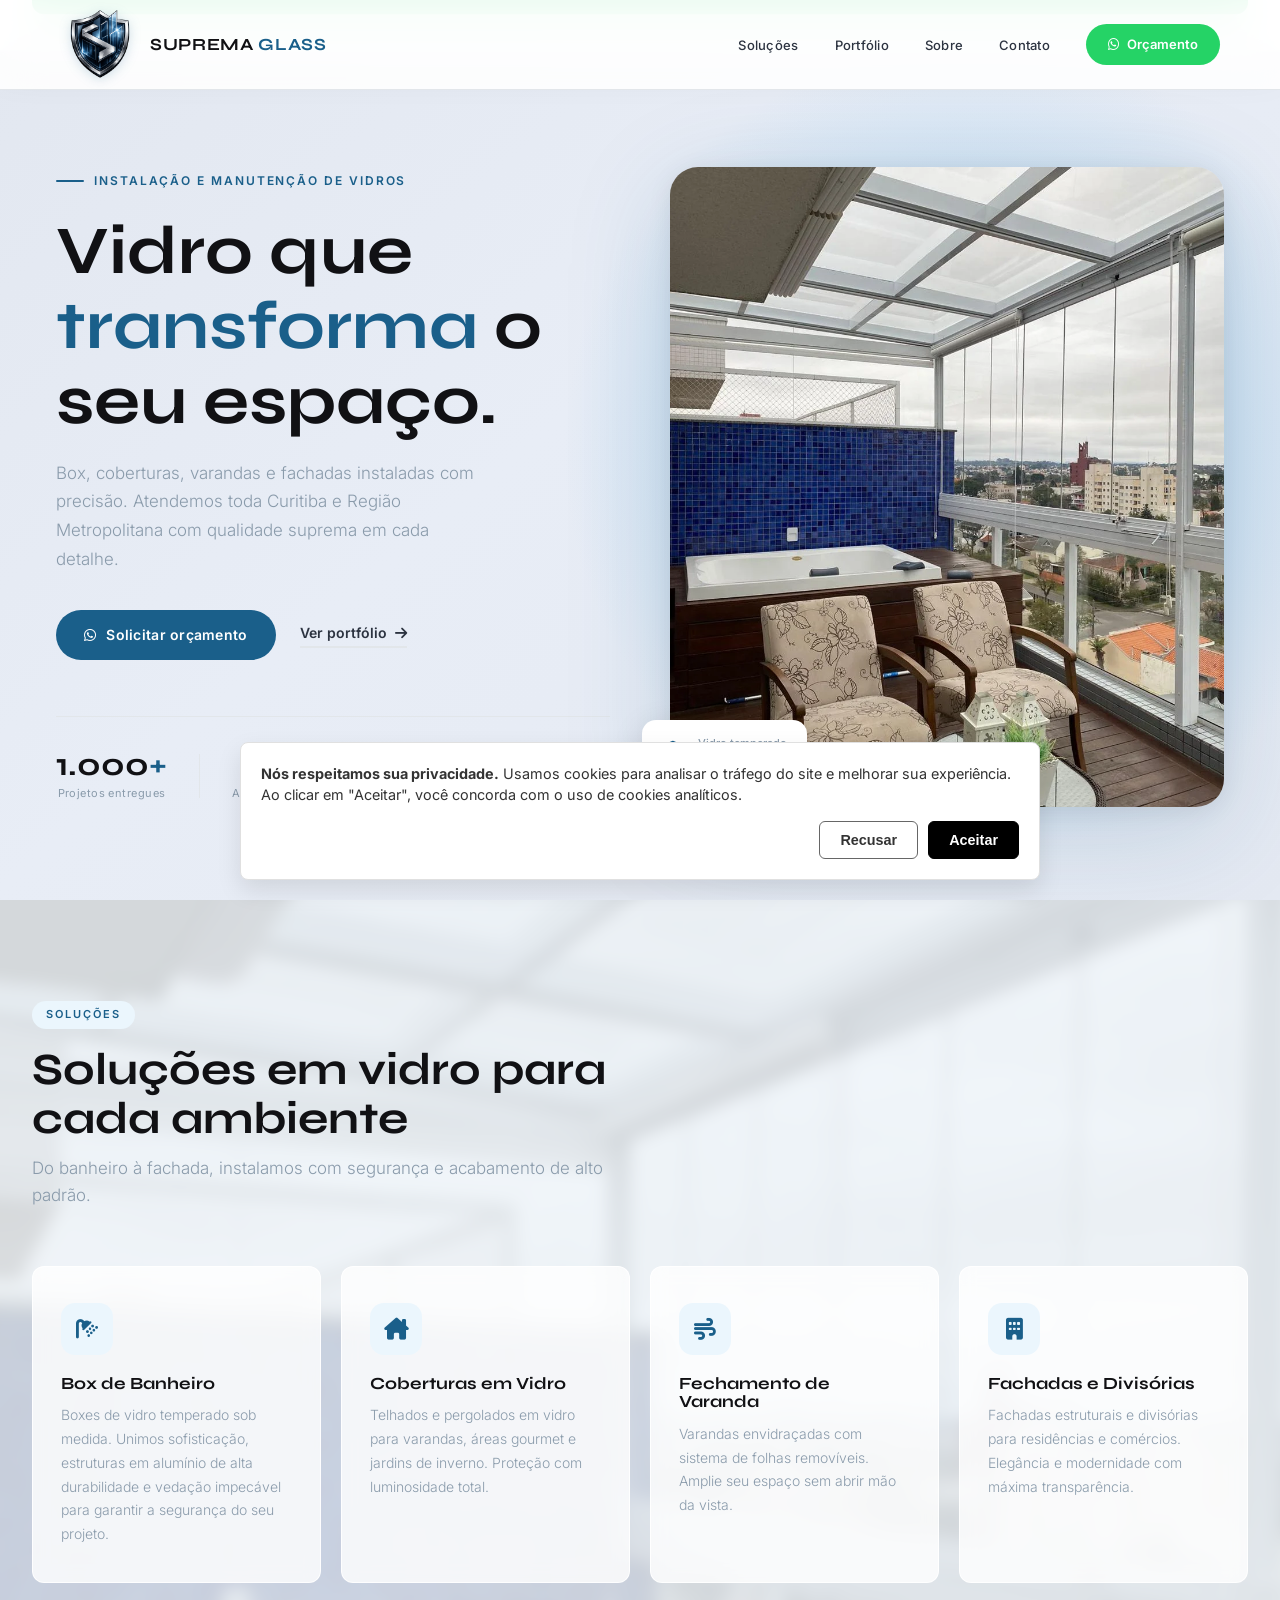
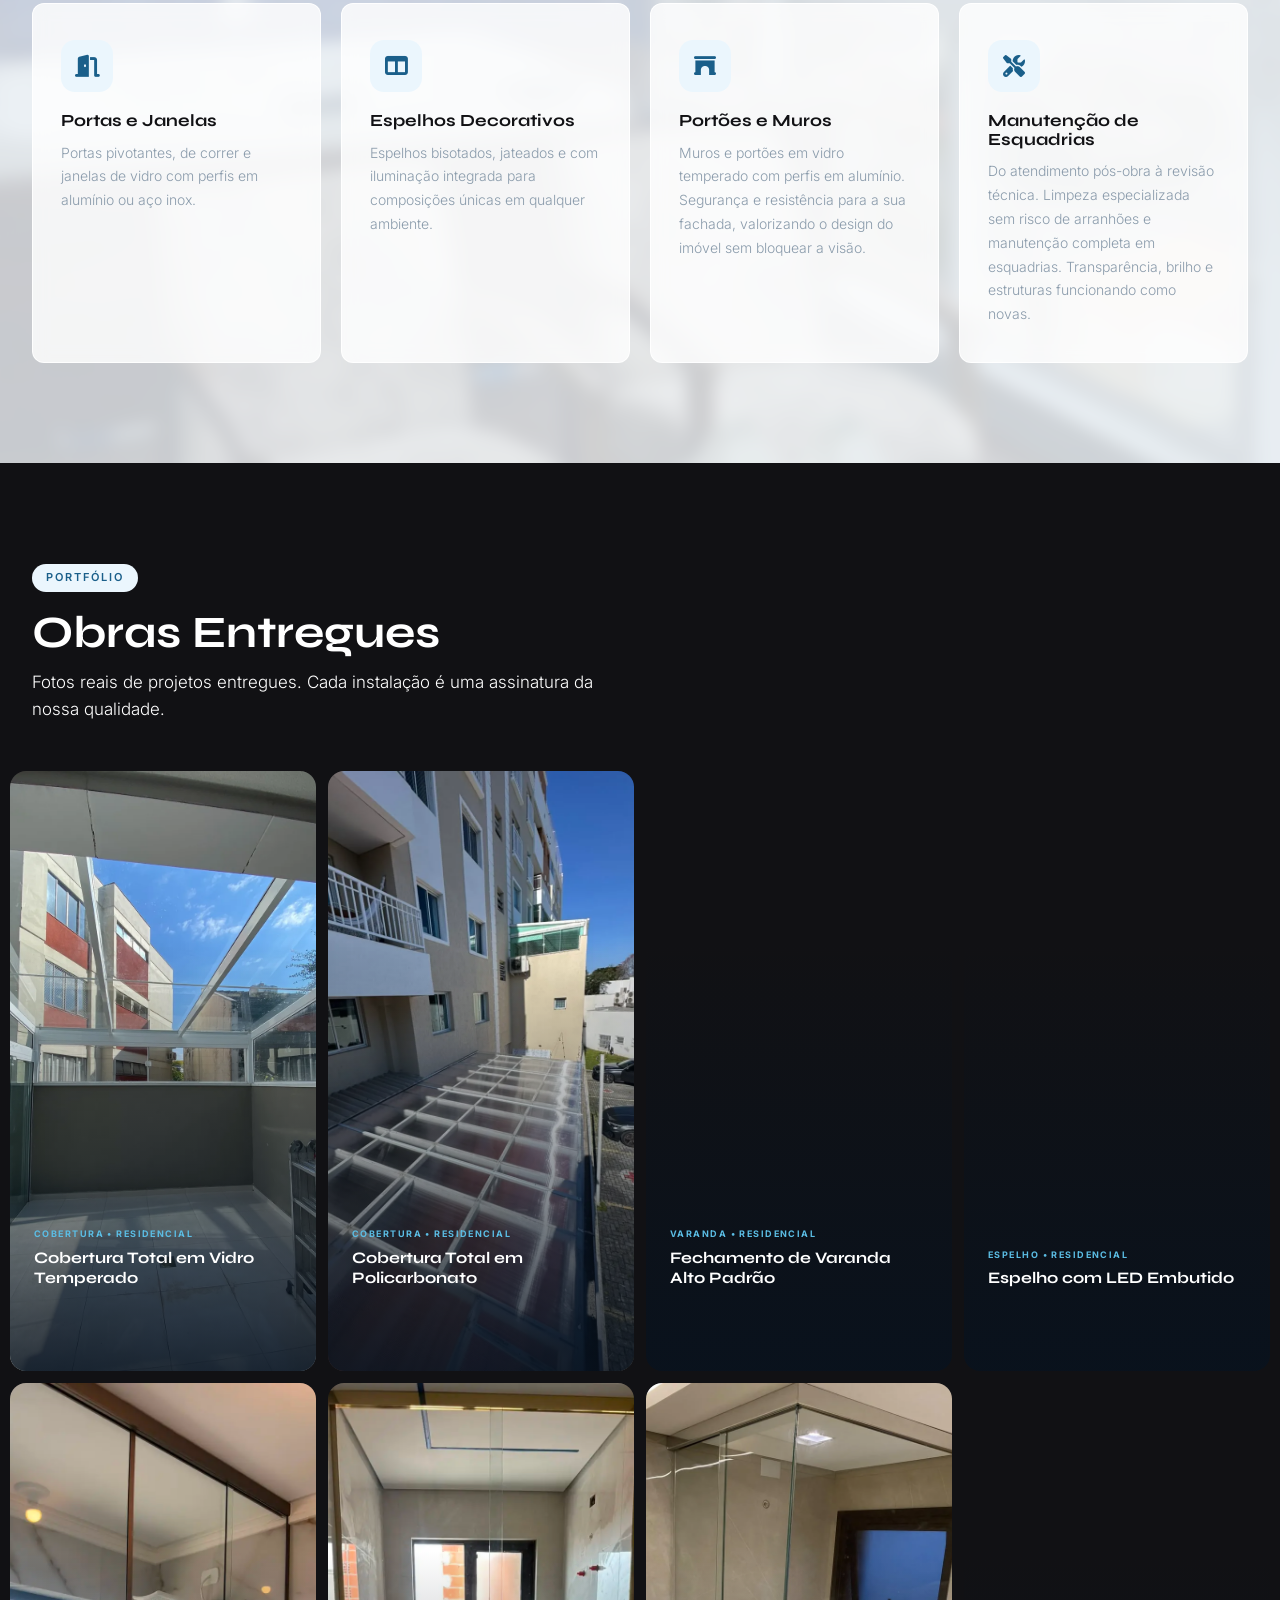
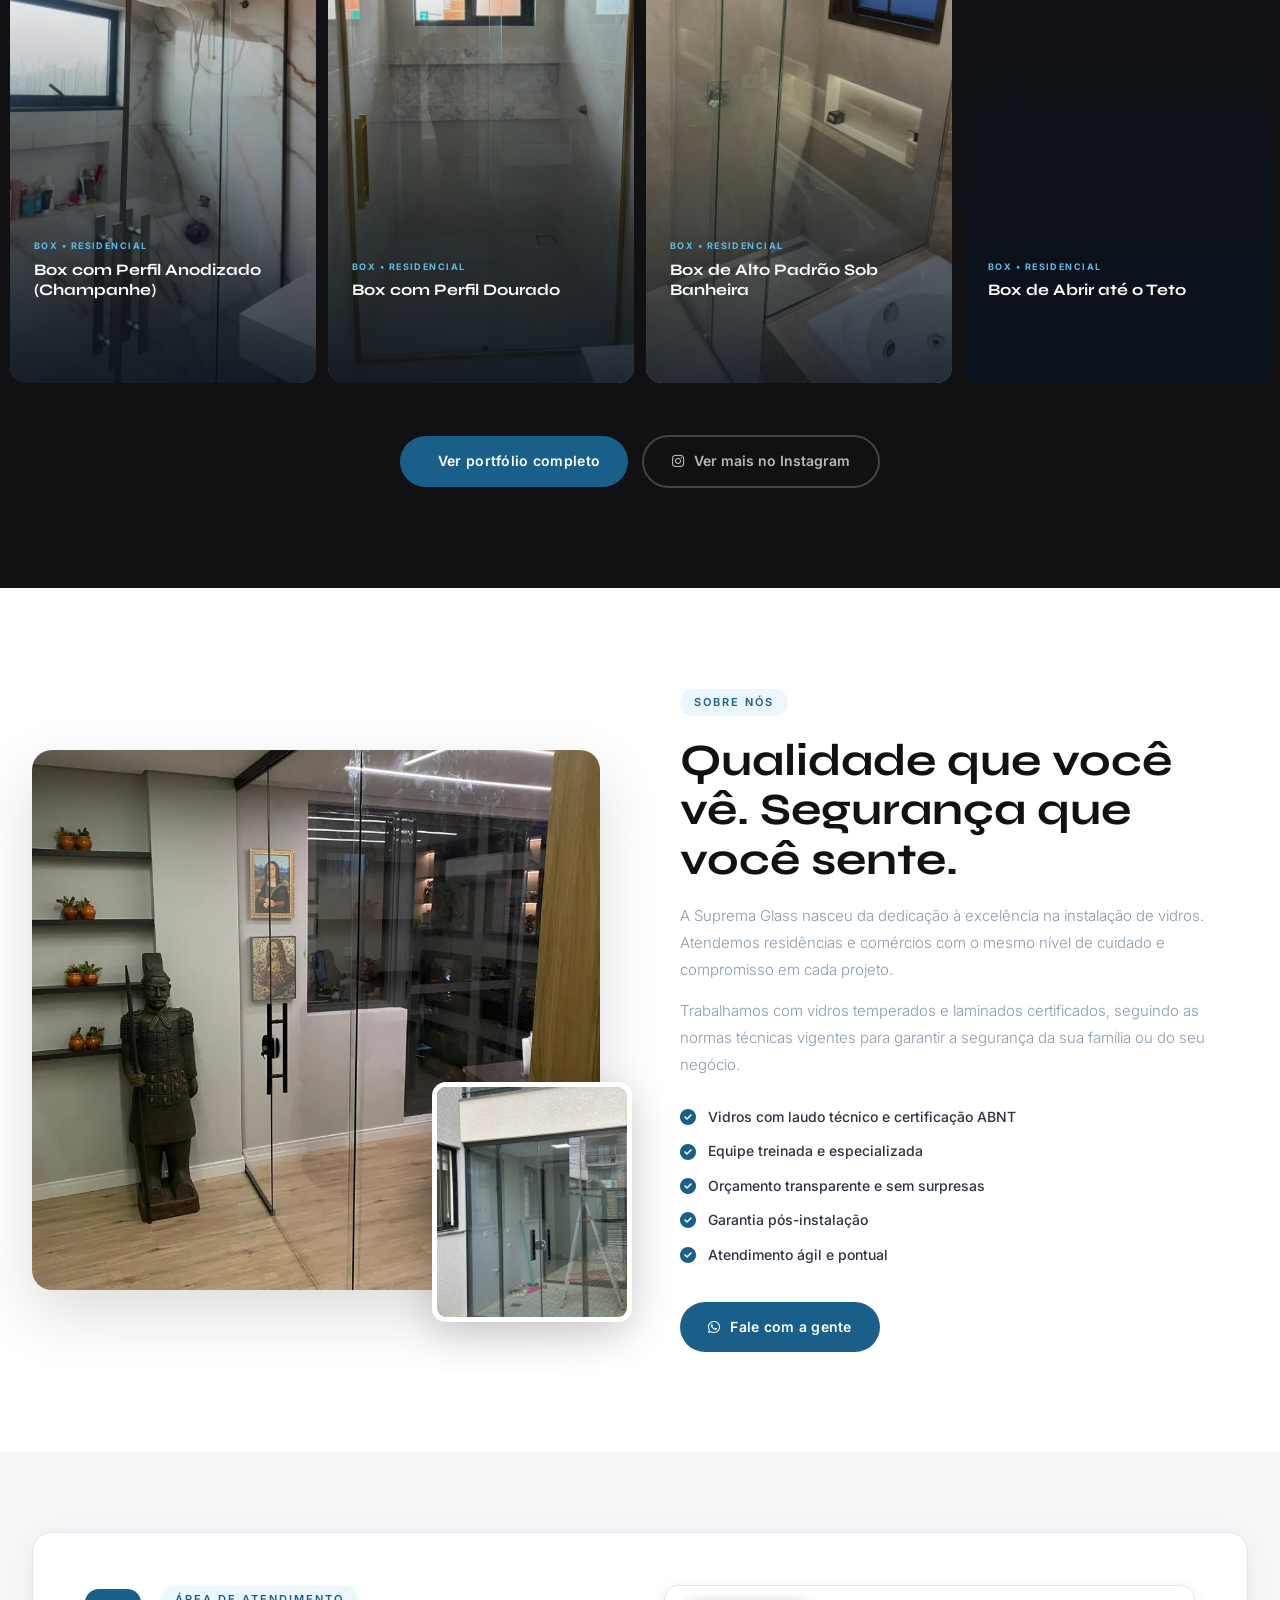
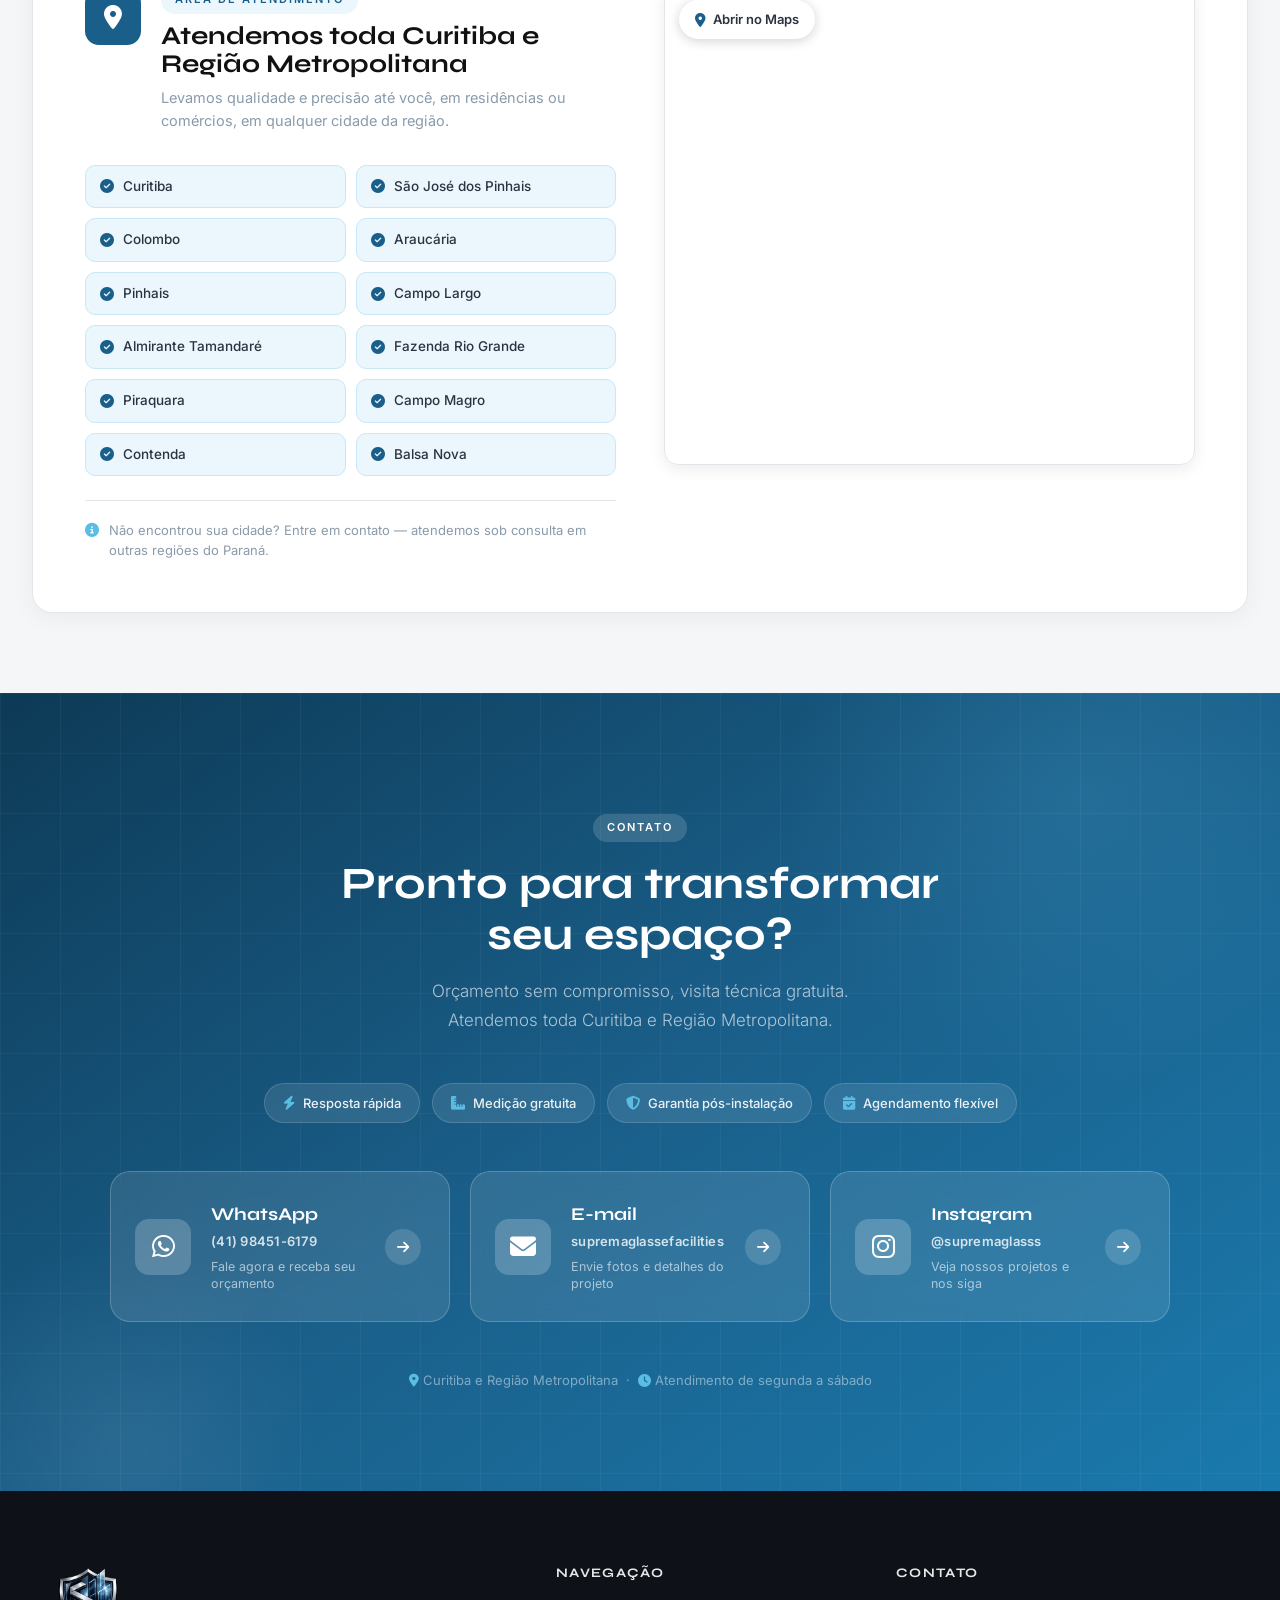
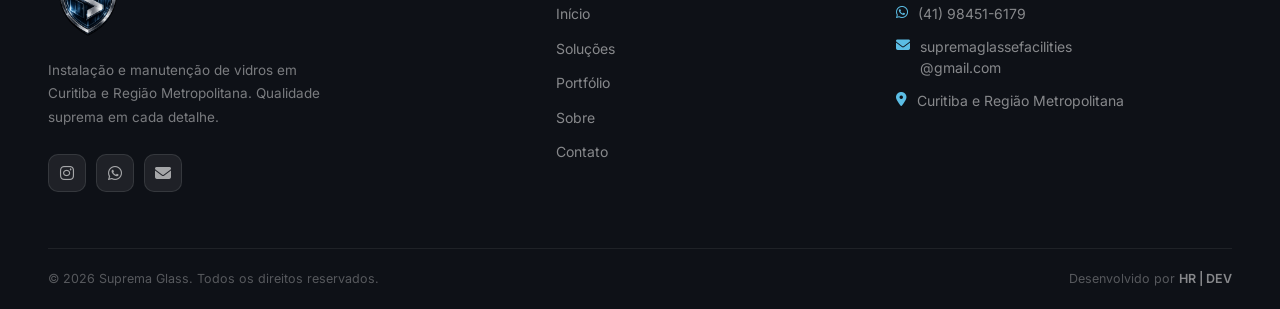
==== commit 347477d4: "Adicionado nova tela de portfólio" ====
--- a/index.html
+++ b/index.html
@@ -101,7 +101,7 @@
         </a>
         <ul class="nav-links">
             <li><a href="#servicos">Soluções</a></li>
-            <li><a href="#trabalhos">Trabalhos</a></li>
+            <li><a href="portfolio.html">Portfólio</a></li>
             <li><a href="#sobre">Sobre</a></li>
             <li><a href="#contato">Contato</a></li>
         </ul>
@@ -118,7 +118,7 @@
     <div class="mobile-menu" id="mobileMenu">
         <ul>
             <li><a href="#servicos" class="mm-link">Soluções</a></li>
-            <li><a href="#trabalhos" class="mm-link">Trabalhos</a></li>
+            <li><a href="portfolio.html" class="mm-link">Portfólio</a></li>
             <li><a href="#sobre" class="mm-link">Sobre</a></li>
             <li><a href="#contato" class="mm-link">Contato</a></li>
         </ul>
@@ -142,7 +142,7 @@
                             class="btn-primary" target="_blank" rel="noopener noreferrer">
                             <i class="fa-brands fa-whatsapp"></i> Solicitar orçamento
                         </a>
-                        <a href="#trabalhos" class="btn-link">Ver trabalhos <i class="fa-solid fa-arrow-right"></i></a>
+                        <a href="portfolio.html" class="btn-link">Ver portfólio <i class="fa-solid fa-arrow-right"></i></a>
                     </div>
                     <div class="hero-stats">
                         <div class="hero-stat">
@@ -389,6 +389,9 @@
             </article>
         </div>
         <div class="gallery-cta">
+            <a href="portfolio.html" class="btn-primary">
+                <i class="fa-solid fa-grid-2"></i> Ver portfólio completo
+            </a>
             <a href="https://www.instagram.com/supremaglasss/" target="_blank" rel="noopener noreferrer" class="btn-outline">
                 <i class="fa-brands fa-instagram"></i> Ver mais no Instagram
             </a>
@@ -594,7 +597,7 @@
                 <ul>
                     <li><a href="#inicio">Início</a></li>
                     <li><a href="#servicos">Soluções</a></li>
-                    <li><a href="#trabalhos">Trabalhos</a></li>
+                    <li><a href="portfolio.html">Portfólio</a></li>
                     <li><a href="#sobre">Sobre</a></li>
                     <li><a href="#contato">Contato</a></li>
                 </ul>
--- a/assets/style/style.css
+++ b/assets/style/style.css
@@ -816,7 +816,11 @@
 }
 
 .gallery-cta {
-    text-align: center;
+    display: flex;
+    align-items: center;
+    justify-content: center;
+    gap: 14px;
+    flex-wrap: wrap;
     padding: 12px 0 40px;
 }
 
@@ -1379,20 +1383,24 @@
 }
 
 @keyframes waPulse {
+
     0%,
     100% {
         box-shadow: 0 6px 24px rgba(37, 211, 102, .4);
     }
+
     50% {
         box-shadow: 0 6px 36px rgba(37, 211, 102, .65);
     }
 }
 
 @keyframes instaPulse {
+
     0%,
     100% {
         box-shadow: 0 6px 24px rgba(188, 24, 136, 0.35);
     }
+
     50% {
         box-shadow: 0 6px 36px rgba(188, 24, 136, 0.55);
     }
@@ -1443,9 +1451,9 @@
         height: 340px;
     }
 
-    .sobre-img-secondary {
+    /* .sobre-img-secondary {
         display: none;
-    }
+    } */
 
     .contato-cards {
         grid-template-columns: 1fr;
@@ -1559,6 +1567,13 @@
 
     .sobre-img-stack {
         height: 280px;
+    }
+
+    .sobre-img-secondary {
+        width: 160px;
+        height: 200px;
+        bottom: -24px;
+        right: -24px;
     }
 
     .contato {
@@ -2165,9 +2180,10 @@
     margin: 0 auto;
     background-color: #ffffff;
     border: 1px solid #e0e0e0;
-    box-shadow: 0 10px 25px rgba(0,0,0,0.1);
+    box-shadow: 0 10px 25px rgba(0, 0, 0, 0.1);
     border-radius: 8px;
-    z-index: 9999; /* Garante que fique acima de tudo */
+    z-index: 9999;
+    /* Garante que fique acima de tudo */
     padding: 20px;
     font-family: 'Inter', sans-serif;
 }
@@ -2201,7 +2217,8 @@
 }
 
 .btn-cookie--primary {
-    background: #000; /* Ajuste para a cor principal da Suprema Glass */
+    background: #000;
+    /* Ajuste para a cor principal da Suprema Glass */
     border: 1px solid #000;
     color: #fff;
 }
@@ -2217,9 +2234,11 @@
         right: 0;
         border-radius: 8px 8px 0 0;
     }
+
     .cookie-actions {
         flex-direction: column;
     }
+
     .btn-cookie {
         width: 100%;
     }
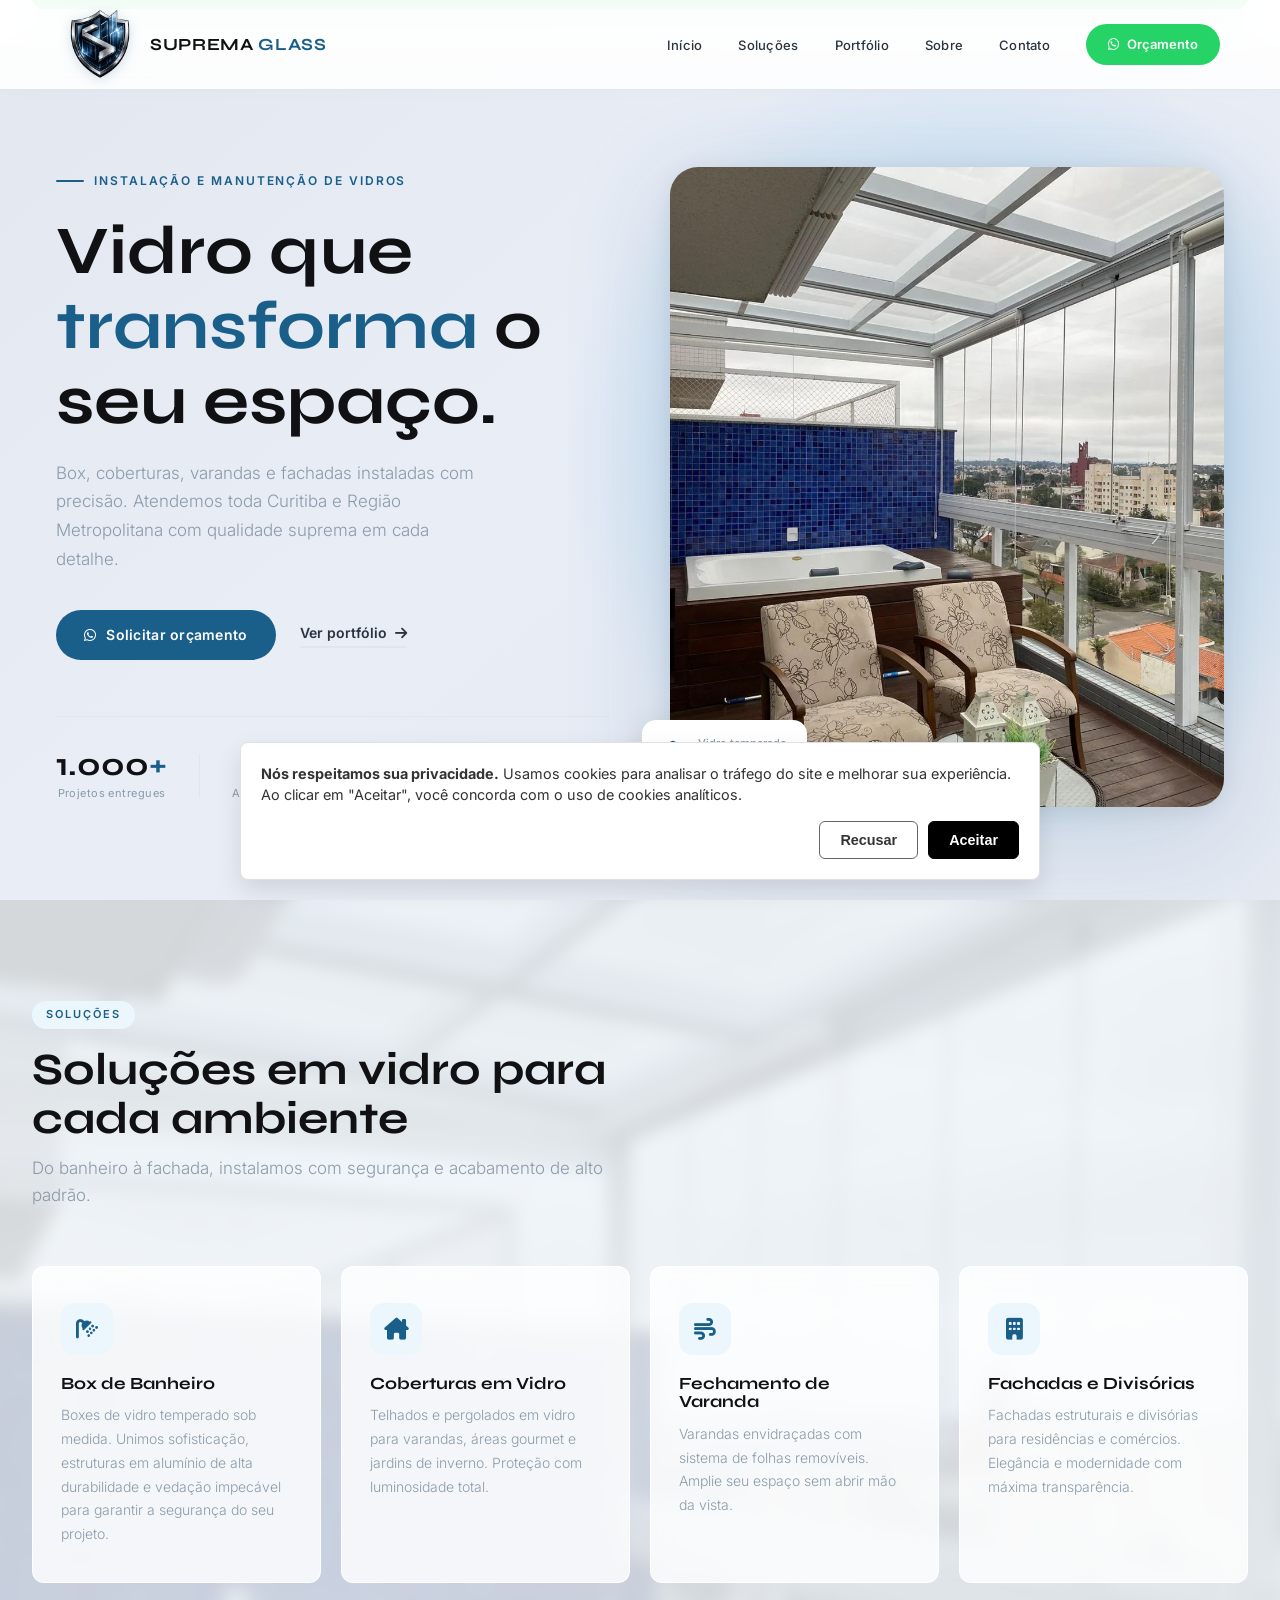
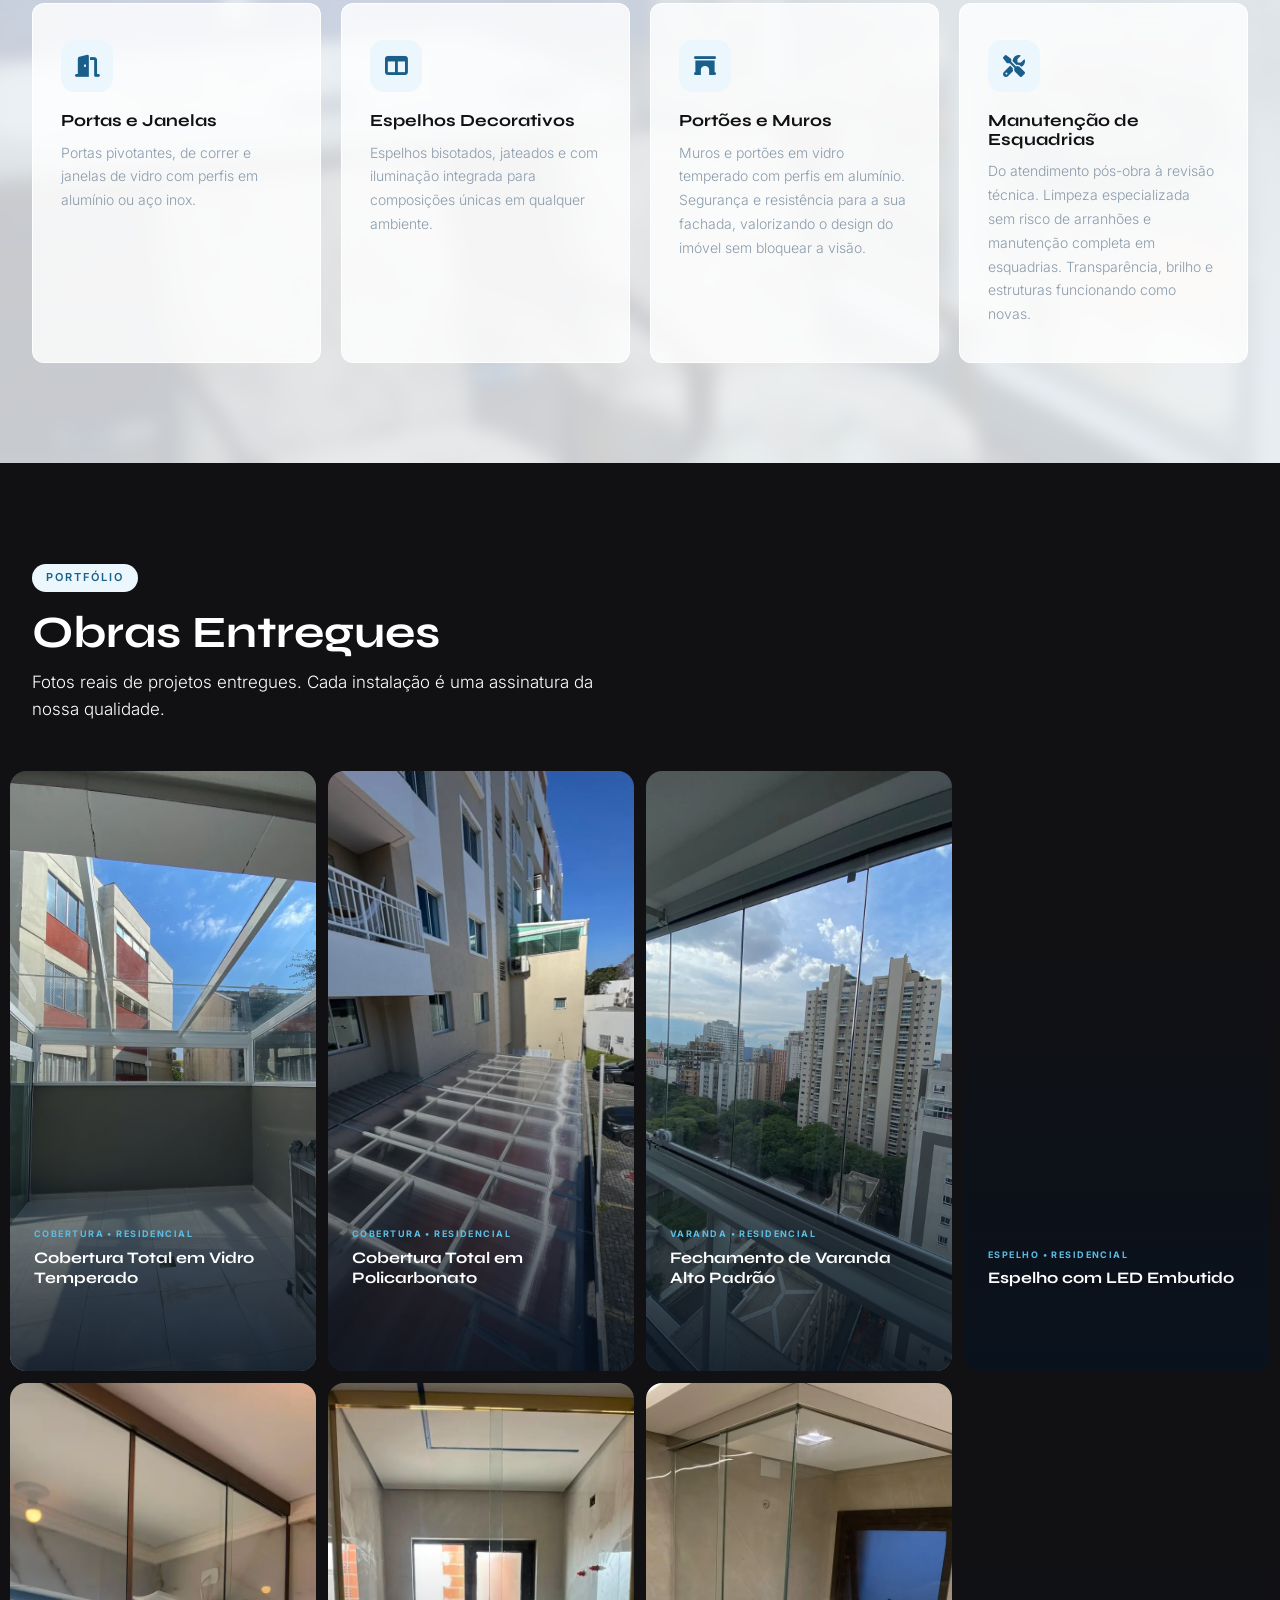
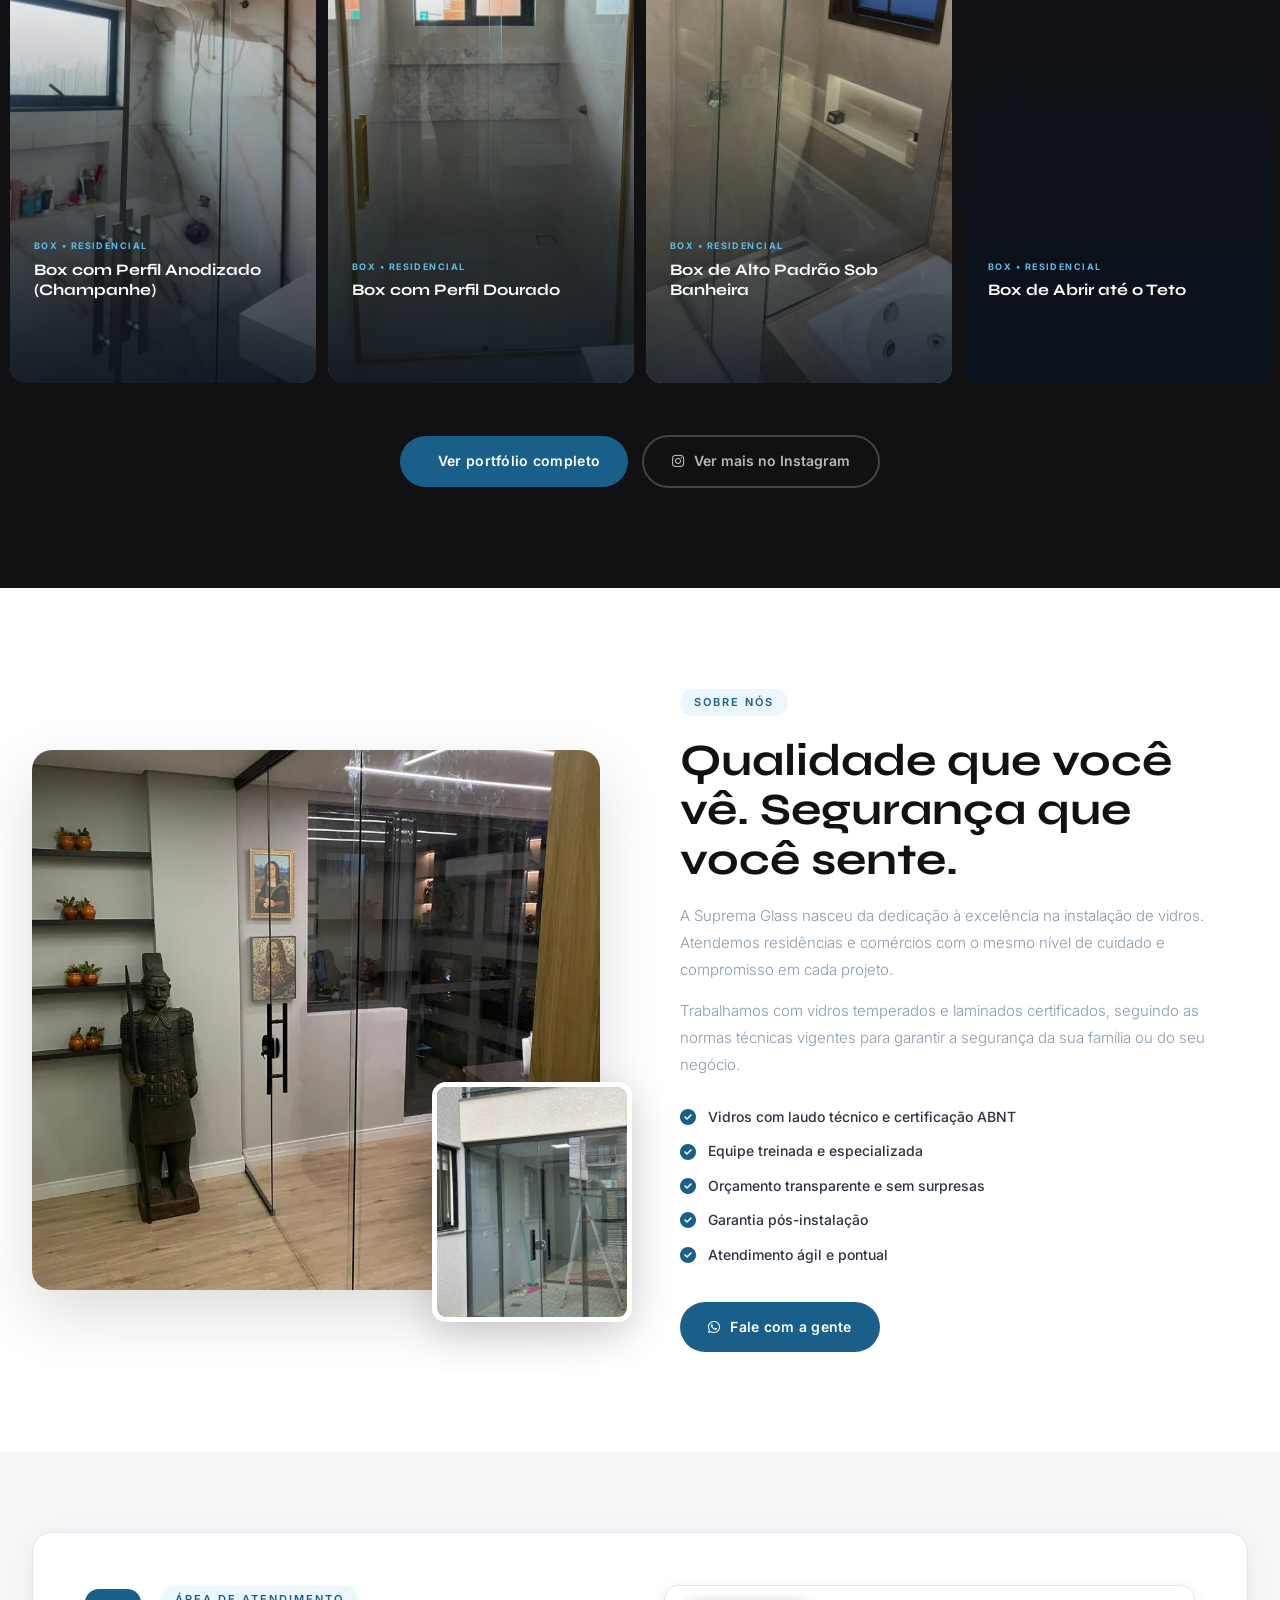
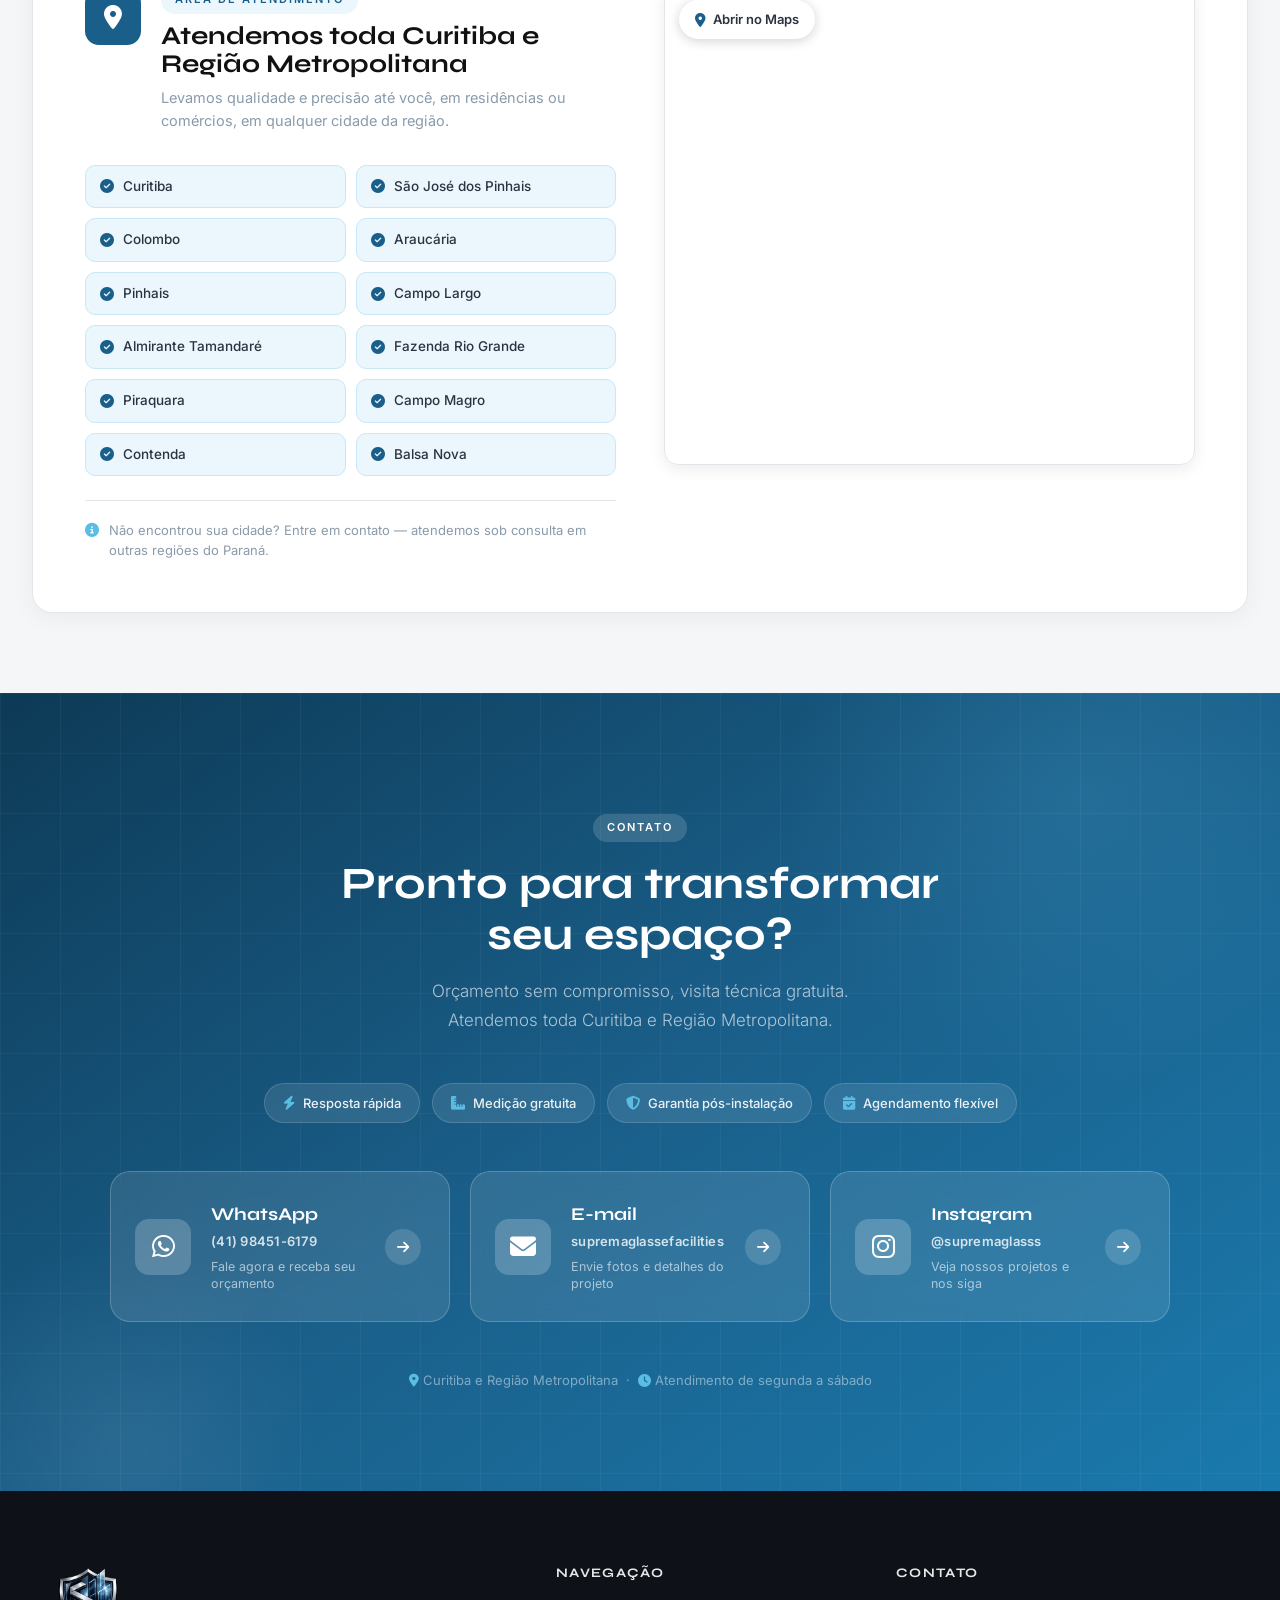
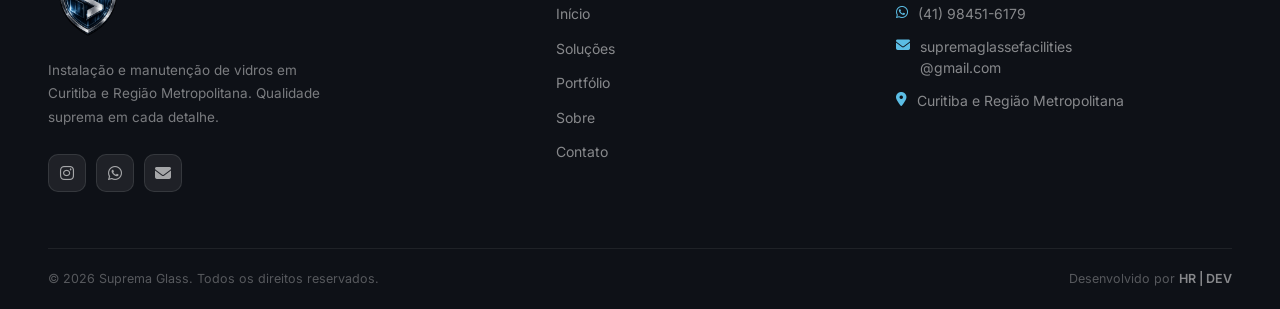
==== commit e8e24afe: "Painel Admin" ====
--- a/index.html
+++ b/index.html
@@ -95,15 +95,16 @@
 
     <!-- NAV -->
     <nav id="nav">
-        <a href="#inicio" class="nav-logo">
+        <a href="index.html" class="nav-logo">
             <img src="assets/img/logo/new-logo.png" alt="Suprema Glass" width="150" height="50">
             <span class="nav-brand-text">SUPREMA<em> GLASS</em></span>
         </a>
         <ul class="nav-links">
-            <li><a href="#servicos">Soluções</a></li>
-            <li><a href="portfolio.html">Portfólio</a></li>
-            <li><a href="#sobre">Sobre</a></li>
-            <li><a href="#contato">Contato</a></li>
+            <li><a href="index.html">Início</a></li>
+            <li><a href="index.html#servicos">Soluções</a></li>
+            <li><a href="portfolio.html" class="nav-link--active">Portfólio</a></li>
+            <li><a href="index.html#sobre">Sobre</a></li>
+            <li><a href="index.html#contato">Contato</a></li>
         </ul>
         <a href="https://wa.me/5541984516179?text=Ol%C3%A1!%20Encontrei%20seu%20site%20e%20gostaria%20de%20tirar%20algumas%20d%C3%BAvidas%20sobre%20os%20servi%C3%A7os%20da%20Suprema%20Glass"
             class="nav-btn" target="_blank" rel="noopener noreferrer">
@@ -117,10 +118,11 @@
     <!-- MOBILE MENU -->
     <div class="mobile-menu" id="mobileMenu">
         <ul>
-            <li><a href="#servicos" class="mm-link">Soluções</a></li>
+            <li><a href="index.html" class="mm-link">Início</a></li>
+            <li><a href="index.html#servicos" class="mm-link">Soluções</a></li>
             <li><a href="portfolio.html" class="mm-link">Portfólio</a></li>
-            <li><a href="#sobre" class="mm-link">Sobre</a></li>
-            <li><a href="#contato" class="mm-link">Contato</a></li>
+            <li><a href="index.html#sobre" class="mm-link">Sobre</a></li>
+            <li><a href="index.html#contato" class="mm-link">Contato</a></li>
         </ul>
         <a href="https://wa.me/5541984516179?text=Ol%C3%A1!%20Encontrei%20seu%20site%20e%20gostaria%20de%20tirar%20algumas%20d%C3%BAvidas%20sobre%20os%20servi%C3%A7os%20da%20Suprema%20Glass"
             class="mm-cta" target="_blank" rel="noopener noreferrer">
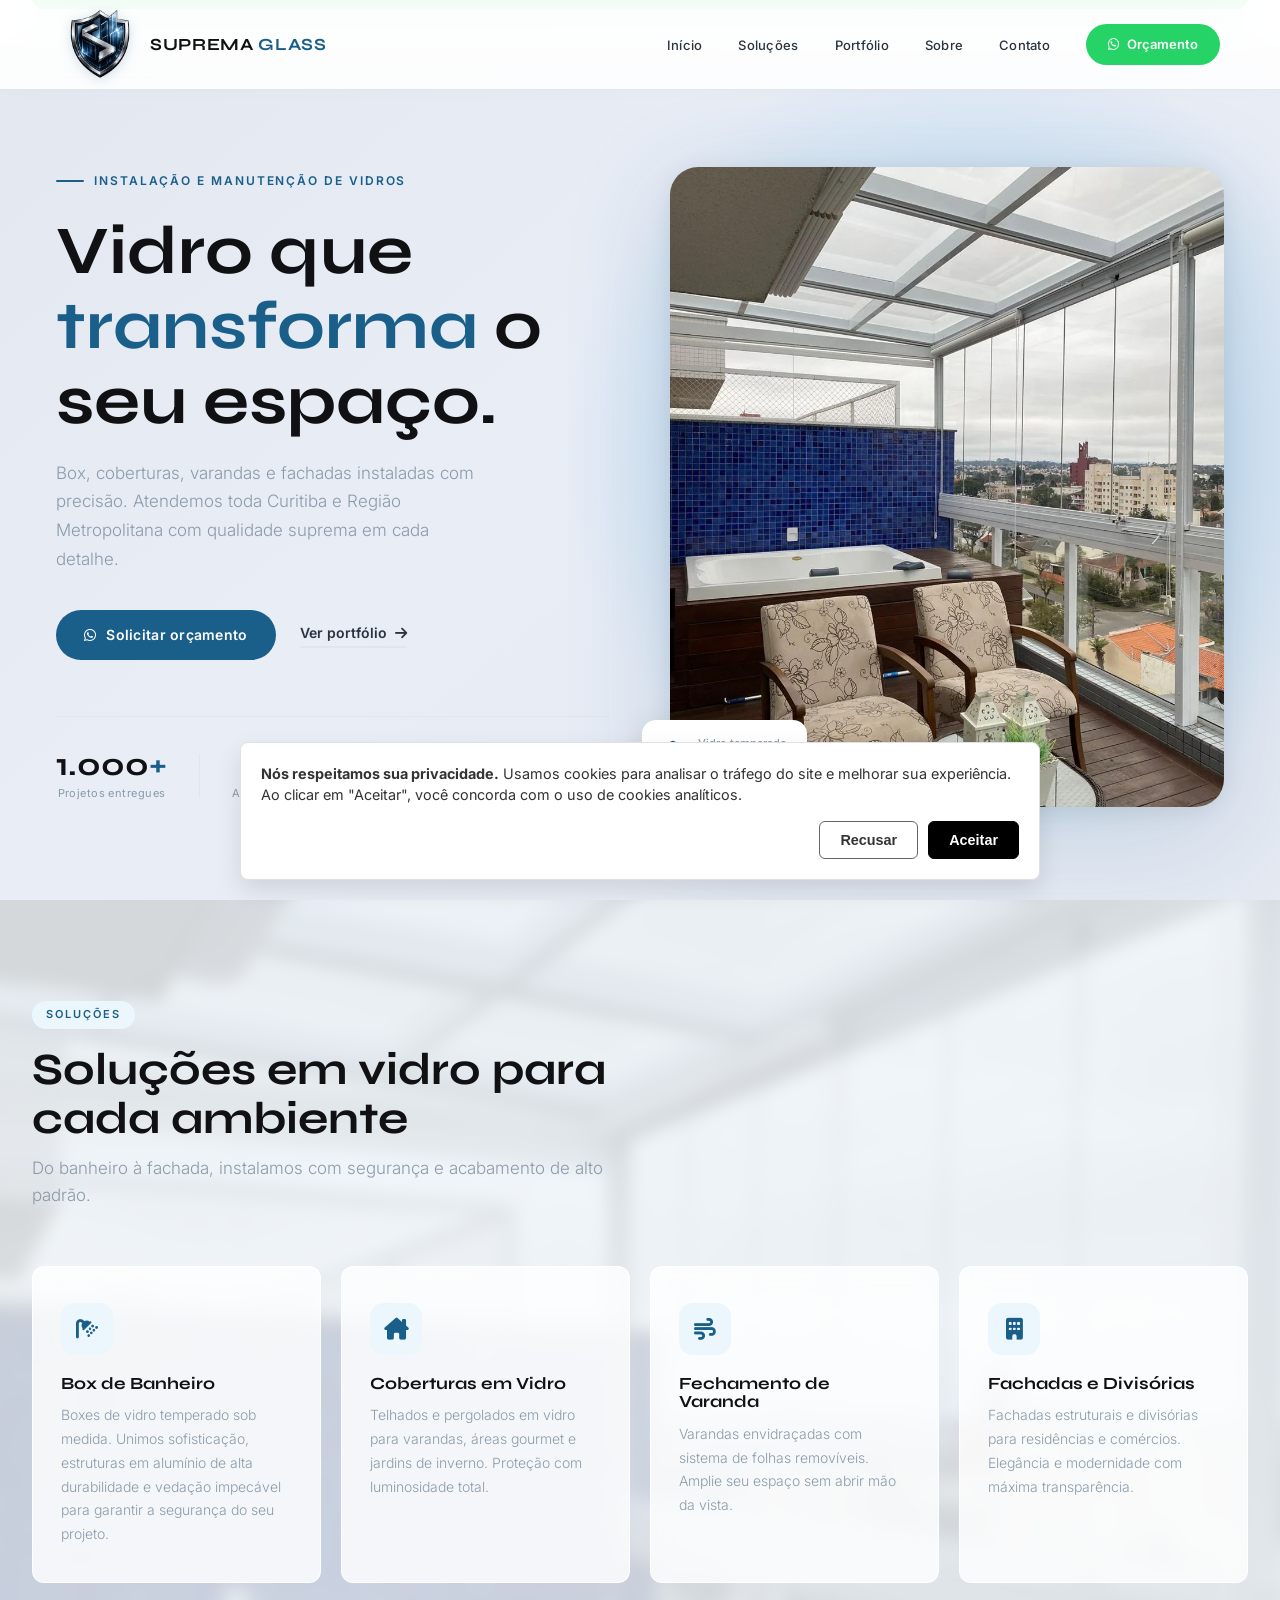
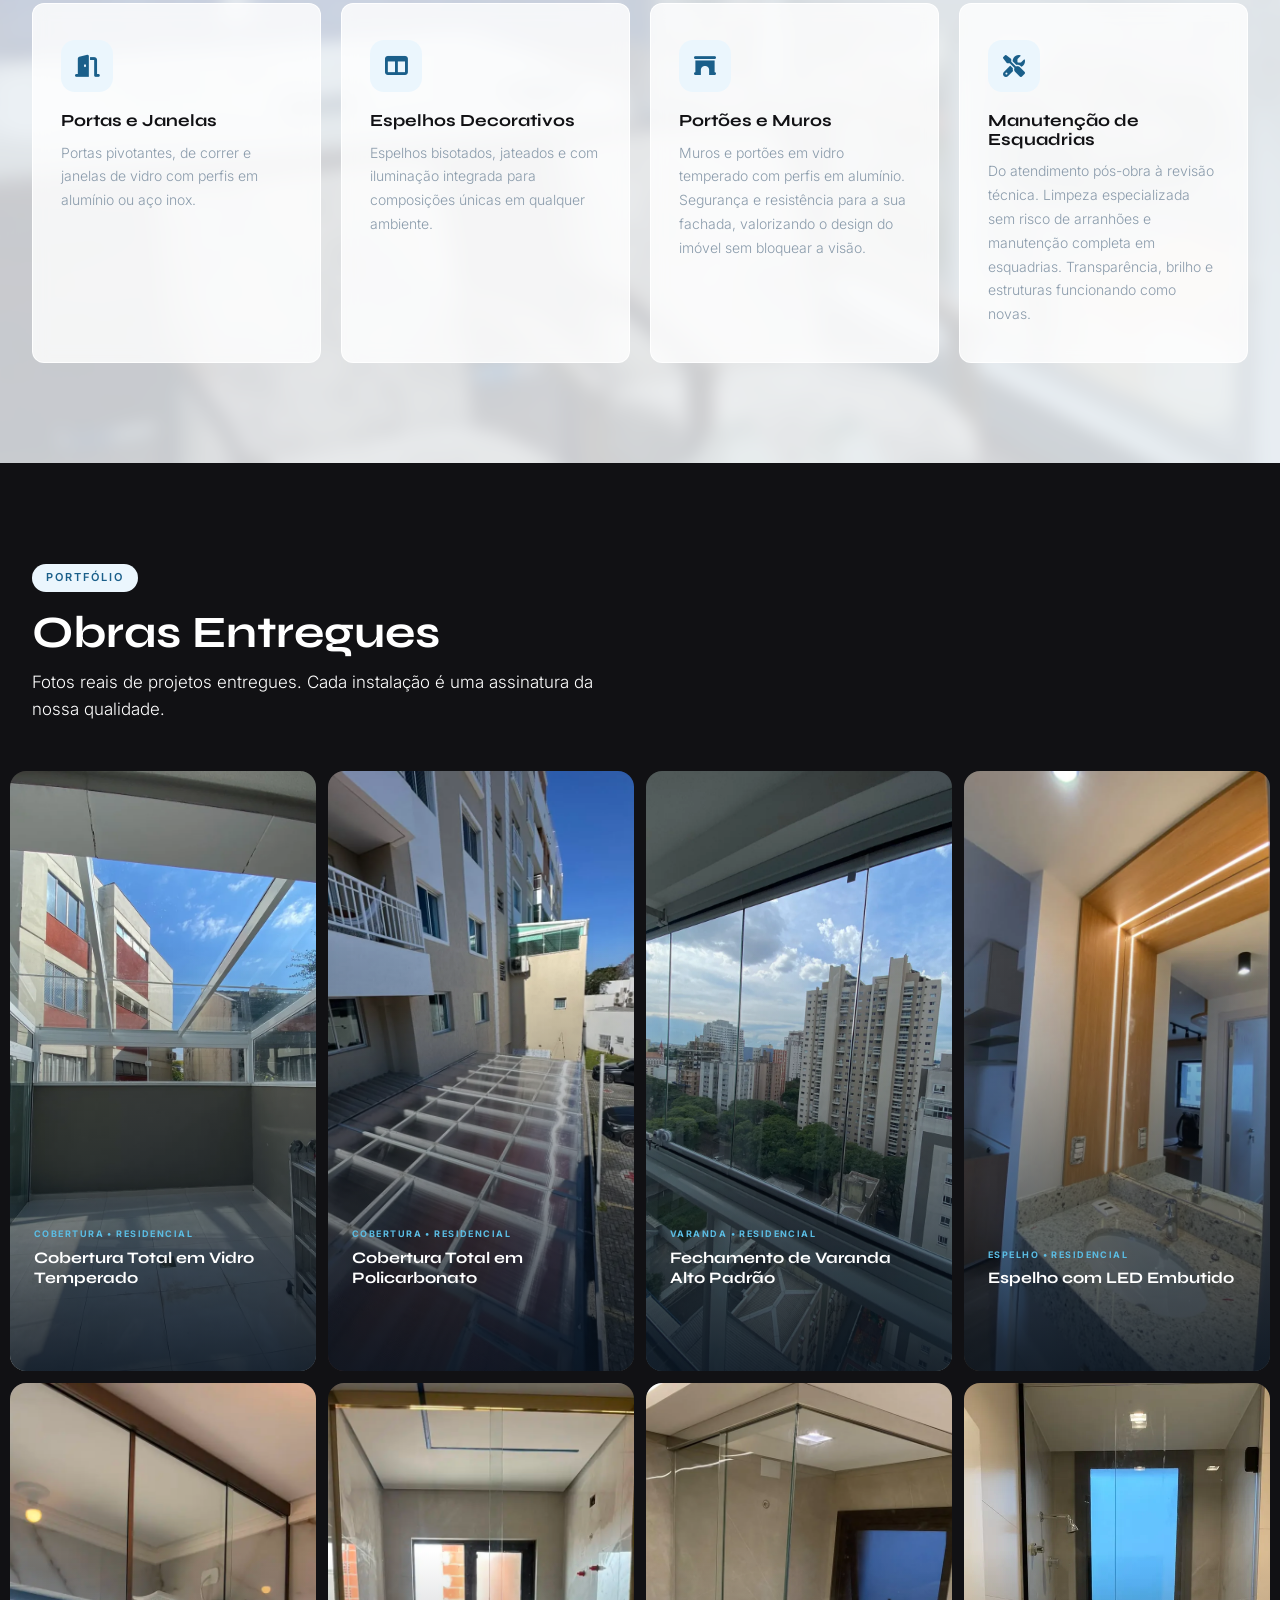
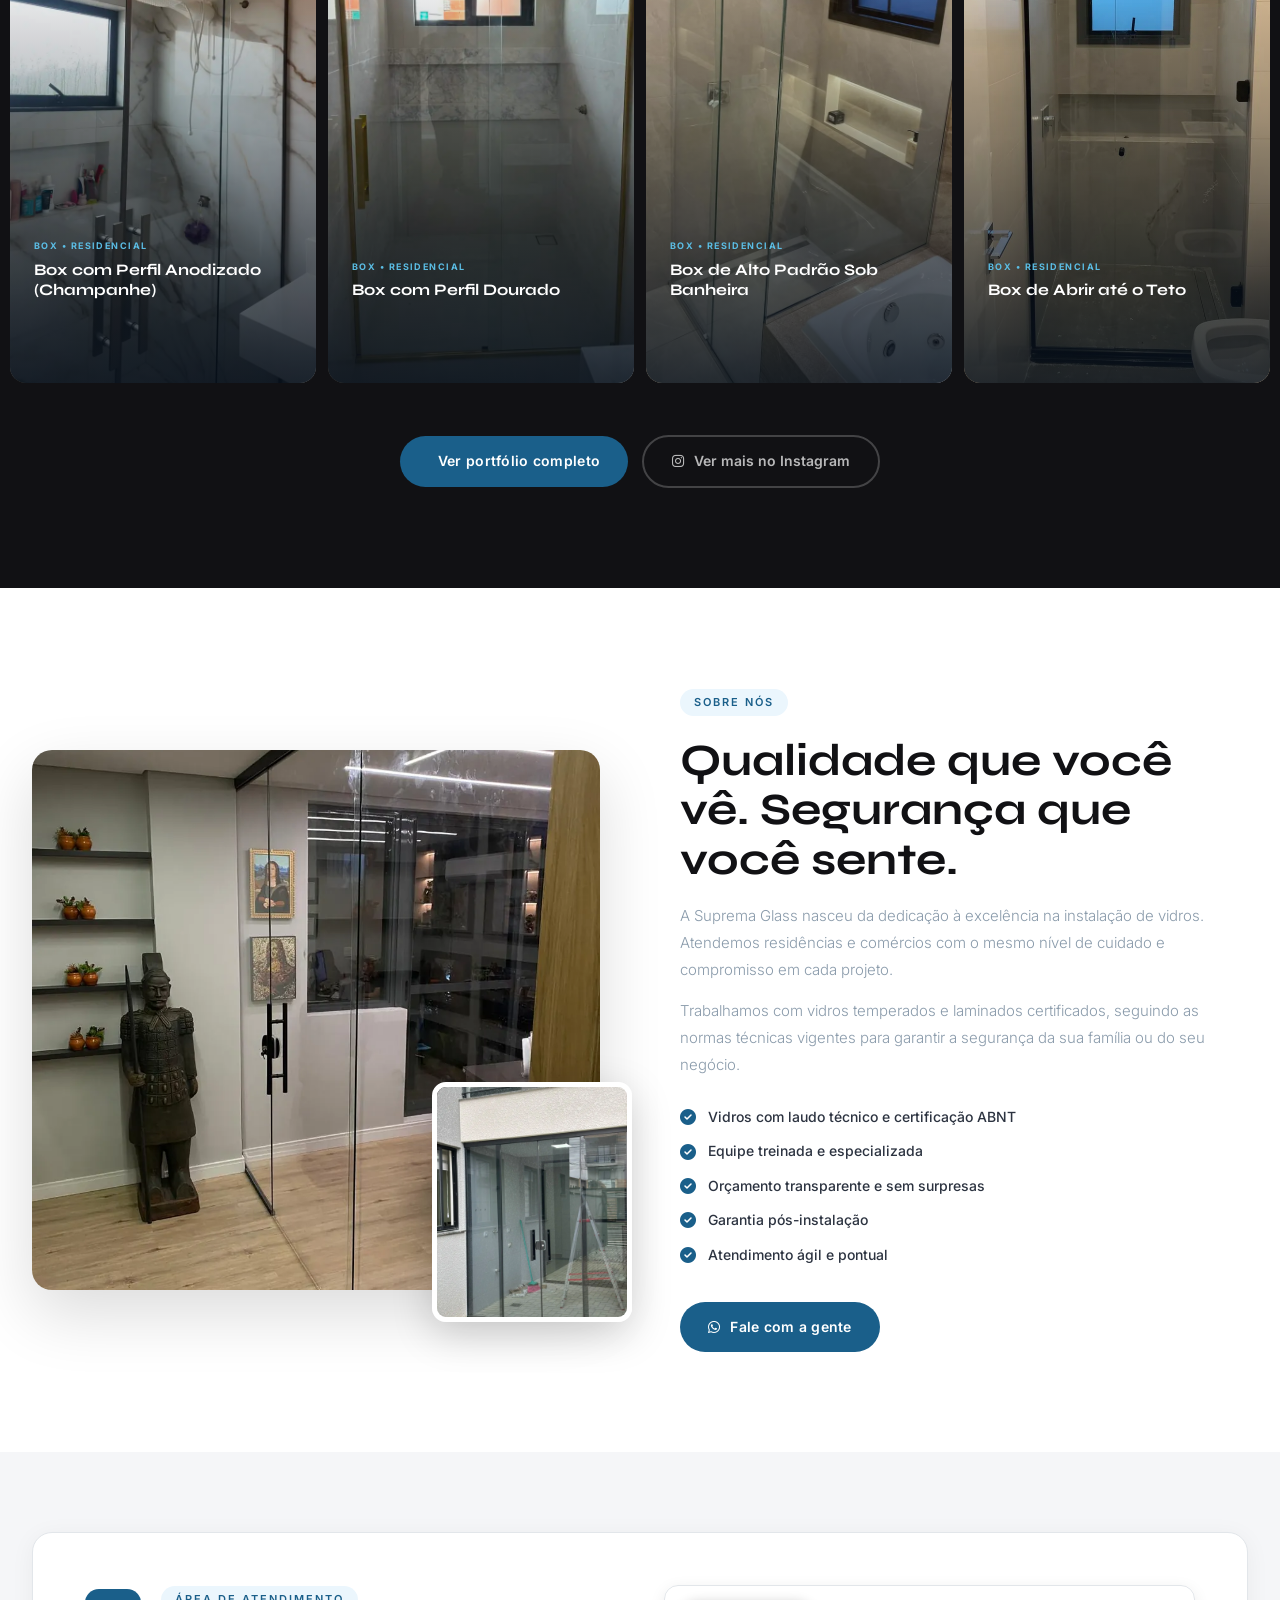
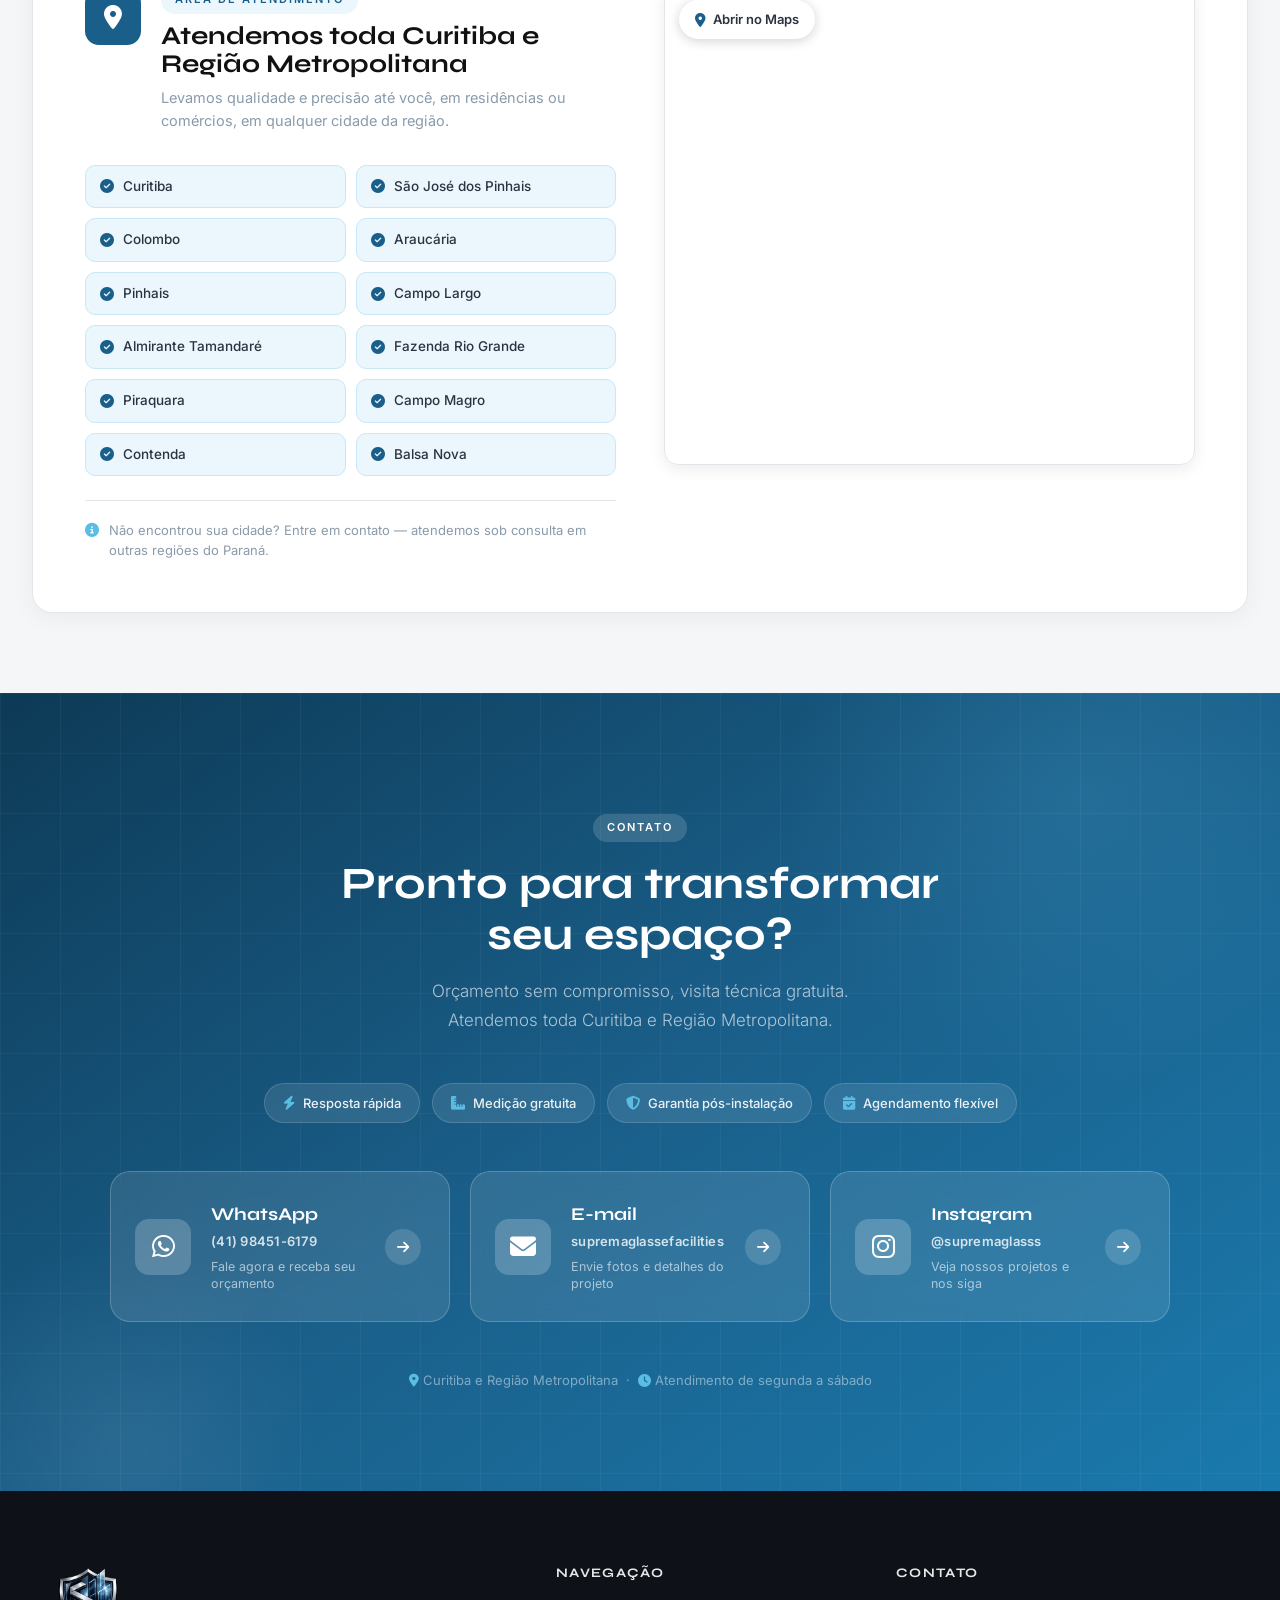
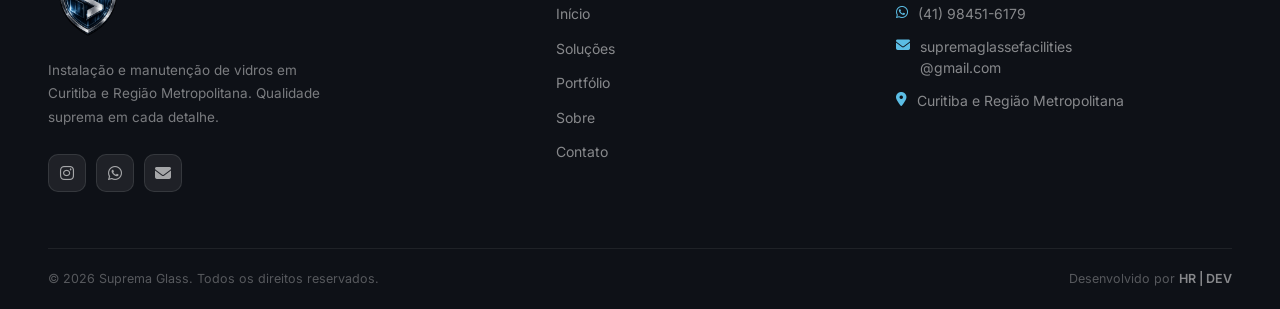
==== commit 77b6c7f7: "Painel adm" ====
--- a/index.html
+++ b/index.html
@@ -7,9 +7,11 @@
 
     <!-- ─── SEO Principal ─── -->
     <title>Suprema Glass — Box de Banheiro, Fechamento de Varanda e Coberturas em Vidro em Curitiba</title>
-    <meta name="description" content="Instalação de box de banheiro, fechamento de varanda, coberturas em vidro, fachadas e espelhos em Curitiba e região metropolitana. Vidros temperados com perfis em alumínio e aço inox. Solicite um orçamento pelo WhatsApp.">
+    <meta name="description"
+        content="Instalação de box de banheiro, fechamento de varanda, coberturas em vidro, fachadas e espelhos em Curitiba e região metropolitana. Vidros temperados com perfis em alumínio e aço inox. Solicite um orçamento pelo WhatsApp.">
     <meta name="google-site-verification" content="psm8z3hWG7rP5ah-yFhMajl5n4arvrsOPVbeZ8yA7SU">
-    <meta name="keywords" content="box de banheiro Curitiba, fechamento de varanda Curitiba, cobertura em vidro Curitiba, espelho bisotado, fachada de vidro, vidros temperados Curitiba, instalação de vidros Curitiba, box deslizante, box pivotante">
+    <meta name="keywords"
+        content="box de banheiro Curitiba, fechamento de varanda Curitiba, cobertura em vidro Curitiba, espelho bisotado, fachada de vidro, vidros temperados Curitiba, instalação de vidros Curitiba, box deslizante, box pivotante">
     <meta name="robots" content="index, follow">
     <meta name="author" content="Suprema Glass">
     <link rel="canonical" href="https://supremaglassco.com.br/">
@@ -23,8 +25,10 @@
     <meta property="og:type" content="website">
     <meta property="og:url" content="https://supremaglassco.com.br/">
     <meta property="og:title" content="Suprema Glass — Instalação de Vidros em Curitiba">
-    <meta property="og:description" content="Box de banheiro, fechamento de varanda, coberturas e fachadas em vidro temperado. Atendemos Curitiba e região metropolitana.">
-    <meta property="og:image" content="https://supremaglassco.com.br/assets/img/services/webp/Box-moderno-champagne.webp">
+    <meta property="og:description"
+        content="Box de banheiro, fechamento de varanda, coberturas e fachadas em vidro temperado. Atendemos Curitiba e região metropolitana.">
+    <meta property="og:image"
+        content="https://supremaglassco.com.br/assets/img/services/webp/Box-moderno-champagne.webp">
     <meta property="og:image:width" content="1200">
     <meta property="og:image:height" content="630">
     <meta property="og:locale" content="pt_BR">
@@ -33,8 +37,10 @@
     <!-- ─── Twitter Card ─── -->
     <meta name="twitter:card" content="summary_large_image">
     <meta name="twitter:title" content="Suprema Glass — Instalação de Vidros em Curitiba">
-    <meta name="twitter:description" content="Box de banheiro, fechamento de varanda, coberturas e fachadas em vidro temperado em Curitiba e região.">
-    <meta name="twitter:image" content="https://supremaglassco.com.br/assets/img/services/webp/varanda-fechada-cobertura-vidro-jacuzzi.webp">
+    <meta name="twitter:description"
+        content="Box de banheiro, fechamento de varanda, coberturas e fachadas em vidro temperado em Curitiba e região.">
+    <meta name="twitter:image"
+        content="https://supremaglassco.com.br/assets/img/services/webp/varanda-fechada-cobertura-vidro-jacuzzi.webp">
 
     <!-- ─── Schema.org — LocalBusiness Atualizado ─── -->
     <script type="application/ld+json">
@@ -73,22 +79,109 @@
         "closes": "20:00"
       },
       "priceRange": "$$",
-      "hasMap": "https://www.google.com/maps?q=Curitiba,PR"
+      "hasMap": "https://www.google.com/maps?q=Curitiba,PR",
+      "hasOfferCatalog": {
+        "@type": "OfferCatalog",
+        "name": "Serviços de Vidros em Curitiba",
+        "itemListElement": [
+          {
+            "@type": "Offer",
+            "itemOffered": {
+              "@type": "Service",
+              "name": "Box de Banheiro",
+              "description": "Instalação de box de banheiro em vidro temperado com perfis em alumínio, inox ou dourado. Modelos deslizante, pivotante e sem perfil."
+            }
+          },
+          {
+            "@type": "Offer",
+            "itemOffered": {
+              "@type": "Service",
+              "name": "Fechamento de Varanda",
+              "description": "Fechamento de varandas com vidro temperado e caixilhos em alumínio ou aço inox, garantindo proteção e valorização do imóvel."
+            }
+          },
+          {
+            "@type": "Offer",
+            "itemOffered": {
+              "@type": "Service",
+              "name": "Cobertura em Vidro",
+              "description": "Coberturas em vidro temperado para áreas externas, piscinas, churrasqueiras e garagens. Design moderno e durabilidade."
+            }
+          },
+          {
+            "@type": "Offer",
+            "itemOffered": {
+              "@type": "Service",
+              "name": "Espelhos Decorativos",
+              "description": "Instalação de espelhos bisotados, lapidados e decorativos para residências e comércios em Curitiba."
+            }
+          },
+          {
+            "@type": "Offer",
+            "itemOffered": {
+              "@type": "Service",
+              "name": "Manutenção de Esquadrias",
+              "description": "Serviços de manutenção e reparo de esquadrias em vidro temperado para residências e comércios em Curitiba."
+            }
+          },
+          {
+            "@type": "Offer",
+            "itemOffered": {
+              "@type": "Service",
+              "name": "Portas e Janelas em Vidro",
+              "description": "Instalação e manutenção de portas e janelas em vidro temperado para residências e comércios em Curitiba."
+            }
+          }
+        ]
+      }
     }
     </script>
+    <!-- Schema BreadcrumbList para navegação no Google -->
+    <script type="application/ld+json">
+    {
+      "@context": "https://schema.org",
+      "@type": "BreadcrumbList",
+      "itemListElement": [
+        {
+          "@type": "ListItem",
+          "position": 1,
+          "name": "Início",
+          "item": "https://supremaglassco.com.br/"
+        },
+        {
+          "@type": "ListItem",
+          "position": 2,
+          "name": "Portfólio",
+          "item": "https://supremaglassco.com.br/portfolio.html"
+        }
+      ]
+    }
+    </script>
 
     <!-- ─── Fontes e Ícones ─── -->
-    <link href="https://fonts.googleapis.com/css2?family=Syne:wght@400;600;700;800&family=Inter:wght@300;400;500;600&display=swap" rel="stylesheet">
-    <link rel="stylesheet" href="https://cdnjs.cloudflare.com/ajax/libs/font-awesome/6.5.2/css/all.min.css" media="print" onload="this.media='all'">
-    <noscript><link rel="stylesheet" href="https://cdnjs.cloudflare.com/ajax/libs/font-awesome/6.5.2/css/all.min.css"></noscript>
+    <link
+        href="https://fonts.googleapis.com/css2?family=Syne:wght@400;600;700;800&family=Inter:wght@300;400;500;600&display=swap"
+        rel="stylesheet">
+    <link rel="stylesheet" href="https://cdnjs.cloudflare.com/ajax/libs/font-awesome/6.5.2/css/all.min.css"
+        media="print" onload="this.media='all'">
+    <noscript>
+        <link rel="stylesheet" href="https://cdnjs.cloudflare.com/ajax/libs/font-awesome/6.5.2/css/all.min.css">
+    </noscript>
 
     <!-- ─── Preload hero ─── -->
-    <link rel="preload" as="image" href="assets/img/services/webp/varanda-fechada-cobertura-vidro-jacuzzi.webp" type="image/webp" fetchpriority="high">
+    <link rel="preload" as="image" href="assets/img/services/webp/varanda-fechada-cobertura-vidro-jacuzzi.webp"
+        type="image/webp" fetchpriority="high">
 
     <link rel="stylesheet" href="assets/style/style.css">
     <link rel="icon" type="image/x-icon" href="assets/img/logo/favicon.ico">
     <link rel="icon" type="image/png" sizes="32x32" href="assets/img/logo/favicon-32x32.png">
     <link rel="apple-touch-icon" sizes="180x180" href="assets/img/logo/apple-touch-icon.png">
+    <link rel="manifest" href="site.webmanifest">
+    <!-- Geo / localização para buscas regionais -->
+    <meta name="geo.region" content="BR-PR">
+    <meta name="geo.placename" content="Curitiba, Paraná, Brasil">
+    <meta name="geo.position" content="-25.4284;-49.2733">
+    <meta name="ICBM" content="-25.4284, -49.2733">
 </head>
 
 <body>
@@ -138,13 +231,15 @@
                 <div class="hero-left">
                     <div class="hero-tag">Instalação e manutenção de vidros</div>
                     <h1>Vidro que <span>transforma</span> o seu espaço.</h1>
-                    <p>Box, coberturas, varandas e fachadas instaladas com precisão. Atendemos toda Curitiba e Região Metropolitana com qualidade suprema em cada detalhe.</p>
+                    <p>Box, coberturas, varandas e fachadas instaladas com precisão. Atendemos toda Curitiba e Região
+                        Metropolitana com qualidade suprema em cada detalhe.</p>
                     <div class="hero-actions">
                         <a href="https://wa.me/5541984516179?text=Ol%C3%A1!%20Encontrei%20seu%20site%20e%20gostaria%20de%20tirar%20algumas%20d%C3%BAvidas%20sobre%20os%20servi%C3%A7os%20da%20Suprema%20Glass"
                             class="btn-primary" target="_blank" rel="noopener noreferrer">
                             <i class="fa-brands fa-whatsapp"></i> Solicitar orçamento
                         </a>
-                        <a href="portfolio.html" class="btn-link">Ver portfólio <i class="fa-solid fa-arrow-right"></i></a>
+                        <a href="portfolio.html" class="btn-link">Ver portfólio <i
+                                class="fa-solid fa-arrow-right"></i></a>
                     </div>
                     <div class="hero-stats">
                         <div class="hero-stat">
@@ -166,12 +261,8 @@
                 <div class="hero-right">
                     <div class="hero-img-wrap">
                         <img src="assets/img/services/webp/varanda-fechada-cobertura-vidro-jacuzzi.webp"
-                            alt="Box de vidro instalado pela Suprema Glass em Curitiba"
-                            class="hero-img"
-                            width="600"
-                            height="800"
-                            fetchpriority="high"
-                            decoding="async">
+                            alt="Box de vidro instalado pela Suprema Glass em Curitiba" class="hero-img" width="600"
+                            height="800" fetchpriority="high" decoding="async">
                         <div class="hero-img-badge">
                             <i class="fa-solid fa-shield-halved"></i>
                             <span>Vidro temperado<br>certificado</span>
@@ -194,22 +285,26 @@
                 <article class="servico-card reveal">
                     <div class="servico-icon"><i class="fa-solid fa-shower"></i></div>
                     <h3>Box de Banheiro</h3>
-                    <p>Boxes de vidro temperado sob medida. Unimos sofisticação, estruturas em alumínio de alta durabilidade e vedação impecável para garantir a segurança do seu projeto.</p>
+                    <p>Boxes de vidro temperado sob medida. Unimos sofisticação, estruturas em alumínio de alta
+                        durabilidade e vedação impecável para garantir a segurança do seu projeto.</p>
                 </article>
                 <article class="servico-card reveal">
                     <div class="servico-icon"><i class="fa-solid fa-house-chimney"></i></div>
                     <h3>Coberturas em Vidro</h3>
-                    <p>Telhados e pergolados em vidro para varandas, áreas gourmet e jardins de inverno. Proteção com luminosidade total.</p>
+                    <p>Telhados e pergolados em vidro para varandas, áreas gourmet e jardins de inverno. Proteção com
+                        luminosidade total.</p>
                 </article>
                 <article class="servico-card reveal">
                     <div class="servico-icon"><i class="fa-solid fa-wind"></i></div>
                     <h3>Fechamento de Varanda</h3>
-                    <p>Varandas envidraçadas com sistema de folhas removíveis. Amplie seu espaço sem abrir mão da vista.</p>
+                    <p>Varandas envidraçadas com sistema de folhas removíveis. Amplie seu espaço sem abrir mão da vista.
+                    </p>
                 </article>
                 <article class="servico-card reveal">
                     <div class="servico-icon"><i class="fa-solid fa-building"></i></div>
                     <h3>Fachadas e Divisórias</h3>
-                    <p>Fachadas estruturais e divisórias para residências e comércios. Elegância e modernidade com máxima transparência.</p>
+                    <p>Fachadas estruturais e divisórias para residências e comércios. Elegância e modernidade com
+                        máxima transparência.</p>
                 </article>
                 <article class="servico-card reveal">
                     <div class="servico-icon"><i class="fa-solid fa-door-open"></i></div>
@@ -219,17 +314,21 @@
                 <article class="servico-card reveal">
                     <div class="servico-icon"><i class="fa-solid fa-table-columns"></i></div>
                     <h3>Espelhos Decorativos</h3>
-                    <p>Espelhos bisotados, jateados e com iluminação integrada para composições únicas em qualquer ambiente.</p>
+                    <p>Espelhos bisotados, jateados e com iluminação integrada para composições únicas em qualquer
+                        ambiente.</p>
                 </article>
                 <article class="servico-card reveal">
                     <div class="servico-icon"><i class="fa-solid fa-archway"></i></div>
                     <h3>Portões e Muros</h3>
-                    <p>Muros e portões em vidro temperado com perfis em alumínio. Segurança e resistência para a sua fachada, valorizando o design do imóvel sem bloquear a visão.</p>
+                    <p>Muros e portões em vidro temperado com perfis em alumínio. Segurança e resistência para a sua
+                        fachada, valorizando o design do imóvel sem bloquear a visão.</p>
                 </article>
                 <article class="servico-card reveal">
                     <div class="servico-icon"><i class="fa-solid fa-screwdriver-wrench"></i></div>
                     <h3>Manutenção de Esquadrias</h3>
-                    <p>Do atendimento pós-obra à revisão técnica. Limpeza especializada sem risco de arranhões e manutenção completa em esquadrias. Transparência, brilho e estruturas funcionando como novas.</p>
+                    <p>Do atendimento pós-obra à revisão técnica. Limpeza especializada sem risco de arranhões e
+                        manutenção completa em esquadrias. Transparência, brilho e estruturas funcionando como novas.
+                    </p>
                 </article>
             </div>
         </div>
@@ -245,13 +344,12 @@
             </div>
         </div>
         <div class="gallery">
-            <article class="gallery-item landscape reveal"
-                data-img="assets/img/services/webp/cobertura.webp"
-                data-tag="Cobertura • Residencial"
-                data-title="Cobertura Total em Vidro Temperado"
+            <article class="gallery-item landscape reveal" data-img="assets/img/services/webp/cobertura.webp"
+                data-tag="Cobertura • Residencial" data-title="Cobertura Total em Vidro Temperado"
                 data-desc="Cobertura em vidro temperado instalada sobre área externa, proporcionando proteção total contra chuva sem bloquear a luminosidade natural. A estrutura em alumínio com pintura eletroestática garantindo durabilidade e resistência, ideal para áreas de lazer e gourmet."
                 data-details="Vidro temperado com pelicula de segurança • Estrutura em alumínio • Calha oculta">
-                <img src="assets/img/services/webp/cobertura.webp" alt="Cobertura em vidro com estrutura em alumínio" width="800" height="600" loading="lazy" decoding="async">
+                <img src="assets/img/services/webp/cobertura.webp" alt="Cobertura em vidro com estrutura em alumínio"
+                    width="800" height="600" loading="lazy" decoding="async">
                 <div class="gallery-overlay">
                     <div class="gallery-overlay-base">
                         <span class="gallery-tag">Cobertura • Residencial</span>
@@ -263,13 +361,13 @@
                     </div>
                 </div>
             </article>
-            <article class="gallery-item landscape reveal"
-                data-img="assets/img/services/webp/cobertura2.webp"
-                data-tag="Cobertura • Residencial"
-                data-title="Cobertura Total em Policarbonato"
+            <article class="gallery-item landscape reveal" data-img="assets/img/services/webp/cobertura2.webp"
+                data-tag="Cobertura • Residencial" data-title="Cobertura Total em Policarbonato"
                 data-desc="Cobertura em policarbonato alveolar com estrutura metálica, oferecendo excelente proteção UV e isolamento térmico. Ideal para garagens, áreas de serviço e corredores externos, com custo-benefício superior e instalação rápida."
                 data-details="Policarbonato alveolar 6mm • Estrutura metálica • Proteção UV total">
-                <img src="assets/img/services/webp/cobertura2.webp" alt="Cobertura em policarbonato com estrutura metálica" width="800" height="600" loading="lazy" decoding="async">
+                <img src="assets/img/services/webp/cobertura2.webp"
+                    alt="Cobertura em policarbonato com estrutura metálica" width="800" height="600" loading="lazy"
+                    decoding="async">
                 <div class="gallery-overlay">
                     <div class="gallery-overlay-base">
                         <span class="gallery-tag">Cobertura • Residencial</span>
@@ -281,13 +379,12 @@
                     </div>
                 </div>
             </article>
-            <article class="gallery-item landscape reveal"
-                data-img="assets/img/services/webp/varanda.webp"
-                data-tag="Varanda • Residencial"
-                data-title="Fechamento de Varanda Alto Padrão"
+            <article class="gallery-item landscape reveal" data-img="assets/img/services/webp/varanda.webp"
+                data-tag="Varanda • Residencial" data-title="Fechamento de Varanda Alto Padrão"
                 data-desc="Fechamento de varanda com vidro temperado de 10mm em sistema de correr, permitindo abertura total ou fechamento completo conforme o clima. O projeto valoriza a vista e integra o ambiente interno ao externo com elegância e funcionalidade."
                 data-details="Vidro temperado 8mm • Sistema de correr">
-                <img src="assets/img/services/webp/varanda.webp" alt="Fechamento de varanda com visão da cidade" width="800" height="600" loading="lazy" decoding="async">
+                <img src="assets/img/services/webp/varanda.webp" alt="Fechamento de varanda com visão da cidade"
+                    width="800" height="600" loading="lazy" decoding="async">
                 <div class="gallery-overlay">
                     <div class="gallery-overlay-base">
                         <span class="gallery-tag">Varanda • Residencial</span>
@@ -301,11 +398,11 @@
             </article>
             <article class="gallery-item landscape reveal"
                 data-img="assets/img/services/webp/espelho-com-iluminacao-led-bancada-granito.webp"
-                data-tag="Espelho • Residencial"
-                data-title="Espelho com LED Embutido"
+                data-tag="Espelho • Residencial" data-title="Espelho com LED Embutido"
                 data-desc="Espelho de alto padrão com iluminação LED embutida nas bordas, criando um efeito de luz suave e uniforme ideal para maquiagem e ambientes de luxo. O acabamento com moldura invisível integra o espelho perfeitamente à parede."
                 data-details="Espelho bisotê de 8mm • LED frio 6500K • Moldura invisível embutida">
-                <img src="assets/img/services/webp/espelho-com-iluminacao-led-bancada-granito.webp" alt="Espelho com iluminação LED" width="800" height="600" loading="lazy" decoding="async">
+                <img src="assets/img/services/webp/espelho-com-iluminacao-led-bancada-granito.webp"
+                    alt="Espelho com iluminação LED" width="800" height="600" loading="lazy" decoding="async">
                 <div class="gallery-overlay">
                     <div class="gallery-overlay-base">
                         <span class="gallery-tag">Espelho • Residencial</span>
@@ -317,31 +414,30 @@
                     </div>
                 </div>
             </article>
-            <article class="gallery-item portrait reveal"
-                data-img="assets/img/services/webp/Box-moderno-champagne.webp"
-                data-tag="Box • Residencial"
-                data-title="Box com Perfil Anodizado (Champanhe)"
+            <article class="gallery-item portrait reveal" data-img="assets/img/services/webp/Box-moderno-champagne.webp"
+                data-tag="Box • Residencial" data-title="Box com Perfil Anodizado (Champanhe)"
                 data-desc="Instalação de box de banheiro com perfil em alumínio anodizado Bronze 1001 (Champanhe), combinando elegância e sofisticação ao ambiente. O vidro temperado de 8mm proporciona segurança, resistência e excelente transparência, enquanto os perfis slim garantem um visual moderno, clean e contemporâneo."
                 data-details="Vidro temperado 8mm • Perfil alumínio anodizado Bronze 1001 (Champanhe) • Perfis slim • Acabamento de alto padrão">
-                <img src="assets/img/services/webp/Box-moderno-champagne.webp" alt="Box com Perfil Anodizado (Champanhe)" width="400" height="600" loading="lazy" decoding="async">
+                <img src="assets/img/services/webp/Box-moderno-champagne.webp"
+                    alt="Box com Perfil Anodizado (Champanhe)" width="400" height="600" loading="lazy" decoding="async">
                 <div class="gallery-overlay">
                     <div class="gallery-overlay-base">
                         <span class="gallery-tag">Box • Residencial</span>
                         <h4>Box com Perfil Anodizado (Champanhe)</h4>
                     </div>
                     <div class="gallery-hover-panel">
-                        <p>Vidro temperado 8mm • Perfil alumínio anodizado Bronze 1001 (Champanhe) • Perfis slim • Acabamento de alto padrão</p>
+                        <p>Vidro temperado 8mm • Perfil alumínio anodizado Bronze 1001 (Champanhe) • Perfis slim •
+                            Acabamento de alto padrão</p>
                         <span class="gallery-hover-btn">Ver projeto <i class="fa-solid fa-arrow-right"></i></span>
                     </div>
                 </div>
             </article>
-            <article class="gallery-item portrait reveal"
-                data-img="assets/img/services/webp/Box-moderno-dourado.webp"
-                data-tag="Box • Residencial"
-                data-title="Box com Perfil Dourado"
+            <article class="gallery-item portrait reveal" data-img="assets/img/services/webp/Box-moderno-dourado.webp"
+                data-tag="Box • Residencial" data-title="Box com Perfil Dourado"
                 data-desc="Instalação de box de banheiro com perfil em alumínio na cor Gold, trazendo um acabamento sofisticado e elegante ao ambiente. O vidro temperado de 8mm proporciona segurança, resistência e excelente transparência, enquanto os perfis slim garantem um visual moderno, clean e contemporâneo."
                 data-details="Vidro temperado 8mm • Perfil alumínio Gold • Perfis slim • Acabamento de alto padrão">
-                <img src="assets/img/services/webp/Box-moderno-dourado.webp" alt="Box de banheiro com perfil dourado" width="400" height="600" loading="lazy" decoding="async">
+                <img src="assets/img/services/webp/Box-moderno-dourado.webp" alt="Box de banheiro com perfil dourado"
+                    width="400" height="600" loading="lazy" decoding="async">
                 <div class="gallery-overlay">
                     <div class="gallery-overlay-base">
                         <span class="gallery-tag">Box • Residencial</span>
@@ -355,11 +451,11 @@
             </article>
             <article class="gallery-item portrait reveal"
                 data-img="assets/img/services/webp/box-frameless-sem-perfil-banheiro-suite2.webp"
-                data-tag="Box • Residencial"
-                data-title="Box de Alto Padrão Sob Banheira"
+                data-tag="Box • Residencial" data-title="Box de Alto Padrão Sob Banheira"
                 data-desc="Apresentamos este projeto incrível de Box de Alto Padrão sob Banheira, desenvolvido para quem busca unir funcionalidade, elegância e um toque moderno ao ambiente."
                 data-details="Vidro temperado 8mm • Acabamento brilhante">
-                <img src="assets/img/services/webp/box-frameless-sem-perfil-banheiro-suite2.webp" alt="Box moderno cinza com iluminação LED" width="400" height="600" loading="lazy" decoding="async">
+                <img src="assets/img/services/webp/box-frameless-sem-perfil-banheiro-suite2.webp"
+                    alt="Box moderno cinza com iluminação LED" width="400" height="600" loading="lazy" decoding="async">
                 <div class="gallery-overlay">
                     <div class="gallery-overlay-base">
                         <span class="gallery-tag">Box • Residencial</span>
@@ -371,17 +467,16 @@
                     </div>
                 </div>
             </article>
-            <article class="gallery-item portrait reveal"
-                data-img="assets/img/services/webp/box4.webp"
-                data-tag="Box • Residencial"
-                data-title="Box de Abrir até o Teto"
+            <article class="gallery-item portrait reveal" data-img="assets/img/services/webp/box4.webp"
+                data-tag="Box • Residencial" data-title="Box de Abrir até o Teto"
                 data-desc="Box com abertura total do piso ao teto, maximizando o aproveitamento do espaço e criando uma sensação de amplitude. O sistema de abertura articulada permite ventilação eficiente e facilita a limpeza, com acabamento em perfil slim discreto."
                 data-details="Vidro temperado 8mm • Piso ao teto • Sistema de fechamento automático">
-                <img src="assets/img/services/webp/box4.webp" alt="Box moderno cinza com iluminação LED" width="400" height="600" loading="lazy" decoding="async">
+                <img src="assets/img/services/webp/box4.webp" alt="Box moderno cinza com iluminação LED" width="400"
+                    height="600" loading="lazy" decoding="async">
                 <div class="gallery-overlay">
                     <div class="gallery-overlay-base">
                         <span class="gallery-tag">Box • Residencial</span>
-                        <h4>Box de Abrir até o Teto</h4>    
+                        <h4>Box de Abrir até o Teto</h4>
                     </div>
                     <div class="gallery-hover-panel">
                         <p>Vidro temperado 8mm • Piso ao teto • Sistema de fechamento automático</p>
@@ -394,7 +489,8 @@
             <a href="portfolio.html" class="btn-primary">
                 <i class="fa-solid fa-grid-2"></i> Ver portfólio completo
             </a>
-            <a href="https://www.instagram.com/supremaglasss/" target="_blank" rel="noopener noreferrer" class="btn-outline">
+            <a href="https://www.instagram.com/supremaglasss/" target="_blank" rel="noopener noreferrer"
+                class="btn-outline">
                 <i class="fa-brands fa-instagram"></i> Ver mais no Instagram
             </a>
         </div>
@@ -405,8 +501,10 @@
         <div class="container sobre-grid">
             <div class="sobre-img-col reveal">
                 <div class="sobre-img-stack">
-                    <img src="assets/img/services/webp/Porta(sobre).webp" alt="Trabalho Suprema Glass" class="sobre-img-main" width="500" height="700" loading="lazy" decoding="async">
-                    <img src="assets/img/services/webp/porta_escura.webp" alt="Detalhe de instalação Suprema Glass" class="sobre-img-secondary" width="300" height="400" loading="lazy" decoding="async">
+                    <img src="assets/img/services/webp/Porta(sobre).webp" alt="Trabalho Suprema Glass"
+                        class="sobre-img-main" width="500" height="700" loading="lazy" decoding="async">
+                    <img src="assets/img/services/webp/porta_escura.webp" alt="Detalhe de instalação Suprema Glass"
+                        class="sobre-img-secondary" width="300" height="400" loading="lazy" decoding="async">
                 </div>
             </div>
             <div class="sobre-content reveal">
@@ -443,41 +541,43 @@
                             <div>
                                 <div class="section-tag">Área de atendimento</div>
                                 <h2>Atendemos toda Curitiba e Região Metropolitana</h2>
-                                <p>Levamos qualidade e precisão até você, em residências ou comércios, em qualquer cidade da região.</p>
+                                <p>Levamos qualidade e precisão até você, em residências ou comércios, em qualquer
+                                    cidade da região.</p>
                             </div>
                         </div>
                         <div class="cobertura-grid">
                             <div class="cobertura-cidade"><i class="fa-solid fa-circle-check"></i> Curitiba</div>
-                            <div class="cobertura-cidade"><i class="fa-solid fa-circle-check"></i> São José dos Pinhais</div>
+                            <div class="cobertura-cidade"><i class="fa-solid fa-circle-check"></i> São José dos Pinhais
+                            </div>
                             <div class="cobertura-cidade"><i class="fa-solid fa-circle-check"></i> Colombo</div>
                             <div class="cobertura-cidade"><i class="fa-solid fa-circle-check"></i> Araucária</div>
                             <div class="cobertura-cidade"><i class="fa-solid fa-circle-check"></i> Pinhais</div>
                             <div class="cobertura-cidade"><i class="fa-solid fa-circle-check"></i> Campo Largo</div>
-                            <div class="cobertura-cidade"><i class="fa-solid fa-circle-check"></i> Almirante Tamandaré</div>
-                            <div class="cobertura-cidade"><i class="fa-solid fa-circle-check"></i> Fazenda Rio Grande</div>
+                            <div class="cobertura-cidade"><i class="fa-solid fa-circle-check"></i> Almirante Tamandaré
+                            </div>
+                            <div class="cobertura-cidade"><i class="fa-solid fa-circle-check"></i> Fazenda Rio Grande
+                            </div>
                             <div class="cobertura-cidade"><i class="fa-solid fa-circle-check"></i> Piraquara</div>
                             <div class="cobertura-cidade"><i class="fa-solid fa-circle-check"></i> Campo Magro</div>
                             <div class="cobertura-cidade"><i class="fa-solid fa-circle-check"></i> Contenda</div>
                             <div class="cobertura-cidade"><i class="fa-solid fa-circle-check"></i> Balsa Nova</div>
                         </div>
-                        <p class="cobertura-obs"><i class="fa-solid fa-circle-info"></i> Não encontrou sua cidade? Entre em contato — atendemos sob consulta em outras regiões do Paraná.</p>
+                        <p class="cobertura-obs"><i class="fa-solid fa-circle-info"></i> Não encontrou sua cidade? Entre
+                            em contato — atendemos sob consulta em outras regiões do Paraná.</p>
                     </div>
                     <!-- Coluna direita: mapa -->
                     <div class="cobertura-map">
                         <div class="cobertura-map-overlay" id="mapOverlay">
-                            <a href="https://www.google.com/maps/search/Curitiba+e+Região+Metropolitana/@-25.4284,-49.2731,10z" target="_blank" rel="noopener noreferrer" class="cobertura-map-btn">
+                            <a href="https://www.google.com/maps/search/Curitiba+e+Região+Metropolitana/@-25.4284,-49.2731,10z"
+                                target="_blank" rel="noopener noreferrer" class="cobertura-map-btn">
                                 <i class="fa-solid fa-location-dot"></i> Abrir no Maps
                             </a>
                         </div>
                         <!-- Adição de title ao iframe para acessibilidade e validação Lighthouse -->
                         <iframe
                             src="https://www.google.com/maps/embed?pb=!1m14!1m12!1m3!1d220975!2d-49.2731!3d-25.4284!2m3!1f0!2f0!3f0!3m2!1i1024!2i768!4f13.1!5e0!3m2!1spt-BR!2sbr!4v1690000000000!5m2!1spt-BR!2sbr"
-                            width="100%"
-                            height="100%"
-                            style="border:0; border-radius: 14px;"
-                            allowfullscreen=""
-                            loading="lazy"
-                            referrerpolicy="no-referrer-when-downgrade"
+                            width="100%" height="100%" style="border:0; border-radius: 14px;" allowfullscreen=""
+                            loading="lazy" referrerpolicy="no-referrer-when-downgrade"
                             title="Mapa de cobertura da Suprema Glass na Região Metropolitana de Curitiba">
                         </iframe>
                     </div>
@@ -497,7 +597,8 @@
             <div class="contato-header reveal">
                 <div class="section-tag light">Contato</div>
                 <h2>Pronto para transformar<br>seu espaço?</h2>
-                <p>Orçamento sem compromisso, visita técnica gratuita.<br>Atendemos toda Curitiba e Região Metropolitana.</p>
+                <p>Orçamento sem compromisso, visita técnica gratuita.<br>Atendemos toda Curitiba e Região
+                    Metropolitana.</p>
             </div>
 
             <div class="contato-diferenciais reveal">
@@ -549,7 +650,8 @@
                     </div>
                 </a>
 
-                <a href="https://www.instagram.com/supremaglasss/" class="contato-card contato-card--ig" target="_blank" rel="noopener noreferrer">
+                <a href="https://www.instagram.com/supremaglasss/" class="contato-card contato-card--ig" target="_blank"
+                    rel="noopener noreferrer">
                     <div class="contato-card-icon">
                         <i class="fa-brands fa-instagram"></i>
                     </div>
@@ -566,7 +668,8 @@
             </div>
 
             <p class="contato-nota reveal">
-                <span class="contato-nota-item"><i class="fa-solid fa-location-dot"></i> Curitiba e Região Metropolitana</span>
+                <span class="contato-nota-item"><i class="fa-solid fa-location-dot"></i> Curitiba e Região
+                    Metropolitana</span>
                 <span class="contato-nota-sep">·</span>
                 <span class="contato-nota-item"><i class="fa-solid fa-clock"></i> Atendimento de segunda a sábado</span>
             </p>
@@ -580,12 +683,15 @@
 
             <div class="footer-brand">
                 <img src="assets/img/logo/new-logo.png" alt="Suprema Glass" width="150" height="50" loading="lazy">
-                <p class="footer-brand-desc">Instalação e manutenção de vidros em Curitiba e Região Metropolitana. Qualidade suprema em cada detalhe.</p>
+                <p class="footer-brand-desc">Instalação e manutenção de vidros em Curitiba e Região Metropolitana.
+                    Qualidade suprema em cada detalhe.</p>
                 <div class="footer-social">
-                    <a href="https://www.instagram.com/supremaglasss/" target="_blank" rel="noopener noreferrer" aria-label="Instagram">
+                    <a href="https://www.instagram.com/supremaglasss/" target="_blank" rel="noopener noreferrer"
+                        aria-label="Instagram">
                         <i class="fa-brands fa-instagram"></i>
                     </a>
-                    <a href="https://wa.me/5541984516179" target="_blank" rel="noopener noreferrer" aria-label="WhatsApp">
+                    <a href="https://wa.me/5541984516179" target="_blank" rel="noopener noreferrer"
+                        aria-label="WhatsApp">
                         <i class="fa-brands fa-whatsapp"></i>
                     </a>
                     <a href="mailto:supremaglassefacilities@gmail.com" aria-label="E-mail">
@@ -610,7 +716,8 @@
                 <ul class="footer-contact-list">
                     <li>
                         <i class="fa-brands fa-whatsapp"></i>
-                        <a href="https://wa.me/5541984516179" target="_blank" rel="noopener noreferrer">(41) 98451-6179</a>
+                        <a href="https://wa.me/5541984516179" target="_blank" rel="noopener noreferrer">(41)
+                            98451-6179</a>
                     </li>
                     <li>
                         <i class="fa-solid fa-envelope"></i>
@@ -629,7 +736,8 @@
 
         <div class="container footer-bottom">
             <p>© 2026 Suprema Glass. Todos os direitos reservados.</p>
-            <p>Desenvolvido por <a href="https://hrdev.com.br/" target="_blank" rel="noopener noreferrer">HR | DEV</a></p>
+            <p>Desenvolvido por <a href="https://hrdev.com.br/" target="_blank" rel="noopener noreferrer">HR | DEV</a>
+            </p>
         </div>
     </footer>
 
@@ -653,7 +761,7 @@
                 </div>
                 <!-- WhatsApp ajustado para refletir o número comercial padrão -->
                 <a href="https://wa.me/5541984516179?text=Ol%C3%A1!%20Vi%20um%20projeto%20no%20site%20e%20gostaria%20de%20um%20or%C3%A7amento."
-                   target="_blank" rel="noopener noreferrer" class="btn proj-modal__btn">
+                    target="_blank" rel="noopener noreferrer" class="btn proj-modal__btn">
                     <i class="fa-brands fa-whatsapp"></i> Solicitar orçamento
                 </a>
             </div>
@@ -665,7 +773,8 @@
         class="wa-fab" target="_blank" rel="noopener noreferrer" aria-label="Fale conosco no WhatsApp">
         <i class="fa-brands fa-whatsapp"></i>
     </a>
-    <a href="https://www.instagram.com/supremaglasss/" target="_blank" rel="noopener noreferrer" aria-label="Visite nosso Instagram" class="insta-fab">
+    <a href="https://www.instagram.com/supremaglasss/" target="_blank" rel="noopener noreferrer"
+        aria-label="Visite nosso Instagram" class="insta-fab">
         <i class="fa-brands fa-instagram"></i>
     </a>
 
@@ -674,7 +783,8 @@
     <!-- ─── Banner de Consentimento de Cookies ─── -->
     <div id="cookie-banner" class="cookie-banner" style="display: none;">
         <div class="cookie-content">
-            <p><strong>Nós respeitamos sua privacidade.</strong> Usamos cookies para analisar o tráfego do site e melhorar sua experiência. Ao clicar em "Aceitar", você concorda com o uso de cookies analíticos.</p>
+            <p><strong>Nós respeitamos sua privacidade.</strong> Usamos cookies para analisar o tráfego do site e
+                melhorar sua experiência. Ao clicar em "Aceitar", você concorda com o uso de cookies analíticos.</p>
             <div class="cookie-actions">
                 <button id="btn-recusar" class="btn-cookie btn-cookie--outline">Recusar</button>
                 <button id="btn-aceitar" class="btn-cookie btn-cookie--primary">Aceitar</button>
@@ -687,27 +797,27 @@
 
     <!-- ─── Google Consent Mode v2 (Padrão: Negado) ─── -->
     <script>
-      window.dataLayer = window.dataLayer || [];
-      function gtag(){dataLayer.push(arguments);}
-      
-      // Define o estado inicial bloqueando tudo antes de carregar o GA
-      gtag('consent', 'default', {
-        'analytics_storage': 'denied',
-        'ad_storage': 'denied',
-        'ad_user_data': 'denied',
-        'ad_personalization': 'denied'
-      });
+        window.dataLayer = window.dataLayer || [];
+        function gtag() { dataLayer.push(arguments); }
+
+        // Define o estado inicial bloqueando tudo antes de carregar o GA
+        gtag('consent', 'default', {
+            'analytics_storage': 'denied',
+            'ad_storage': 'denied',
+            'ad_user_data': 'denied',
+            'ad_personalization': 'denied'
+        });
     </script>
 
     <!-- ─── Google Tag (gtag.js) - Substitua G-SEUIDAQUI pelo seu ID ─── -->
     <script async src="https://www.googletagmanager.com/gtag/js?id=G-SEUIDAQUI"></script>
     <script>
-      window.dataLayer = window.dataLayer || [];
-      function gtag(){dataLayer.push(arguments);}
-      gtag('js', new Date());
-
-      // Configuração base do GA4
-      gtag('config', 'G-SEUIDAQUI');
+        window.dataLayer = window.dataLayer || [];
+        function gtag() { dataLayer.push(arguments); }
+        gtag('js', new Date());
+
+        // Configuração base do GA4
+        gtag('config', 'G-SEUIDAQUI');
     </script>
 </body>
 
--- a/assets/style/style.css
+++ b/assets/style/style.css
@@ -1832,7 +1832,7 @@
         flex-direction: column;
         text-align: center;
         gap: 12px;
-        padding: 24px 0;
+        padding: 24px 10px;
     }
 }
 
@@ -2166,7 +2166,6 @@
 .proj-modal__info::-webkit-scrollbar-thumb:hover {
     background: var(--silver);
 }
-
 
 
 
